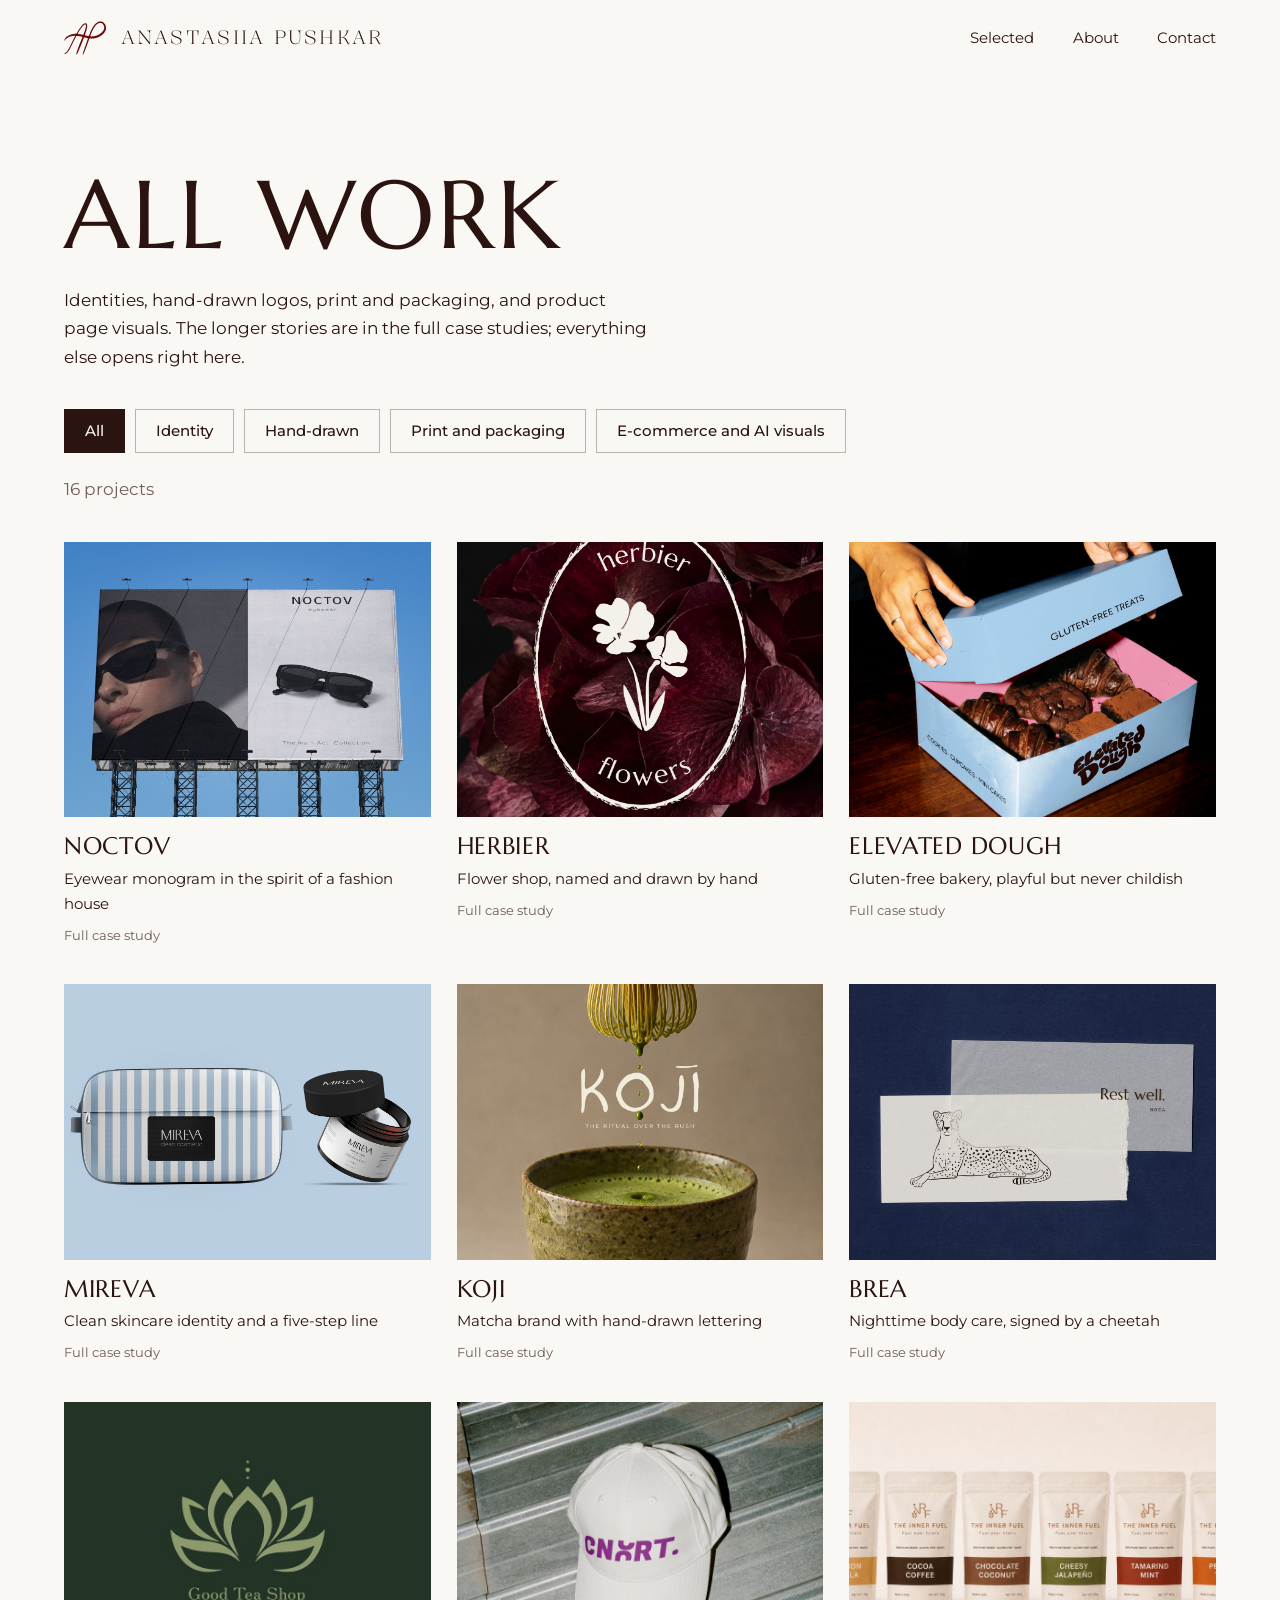
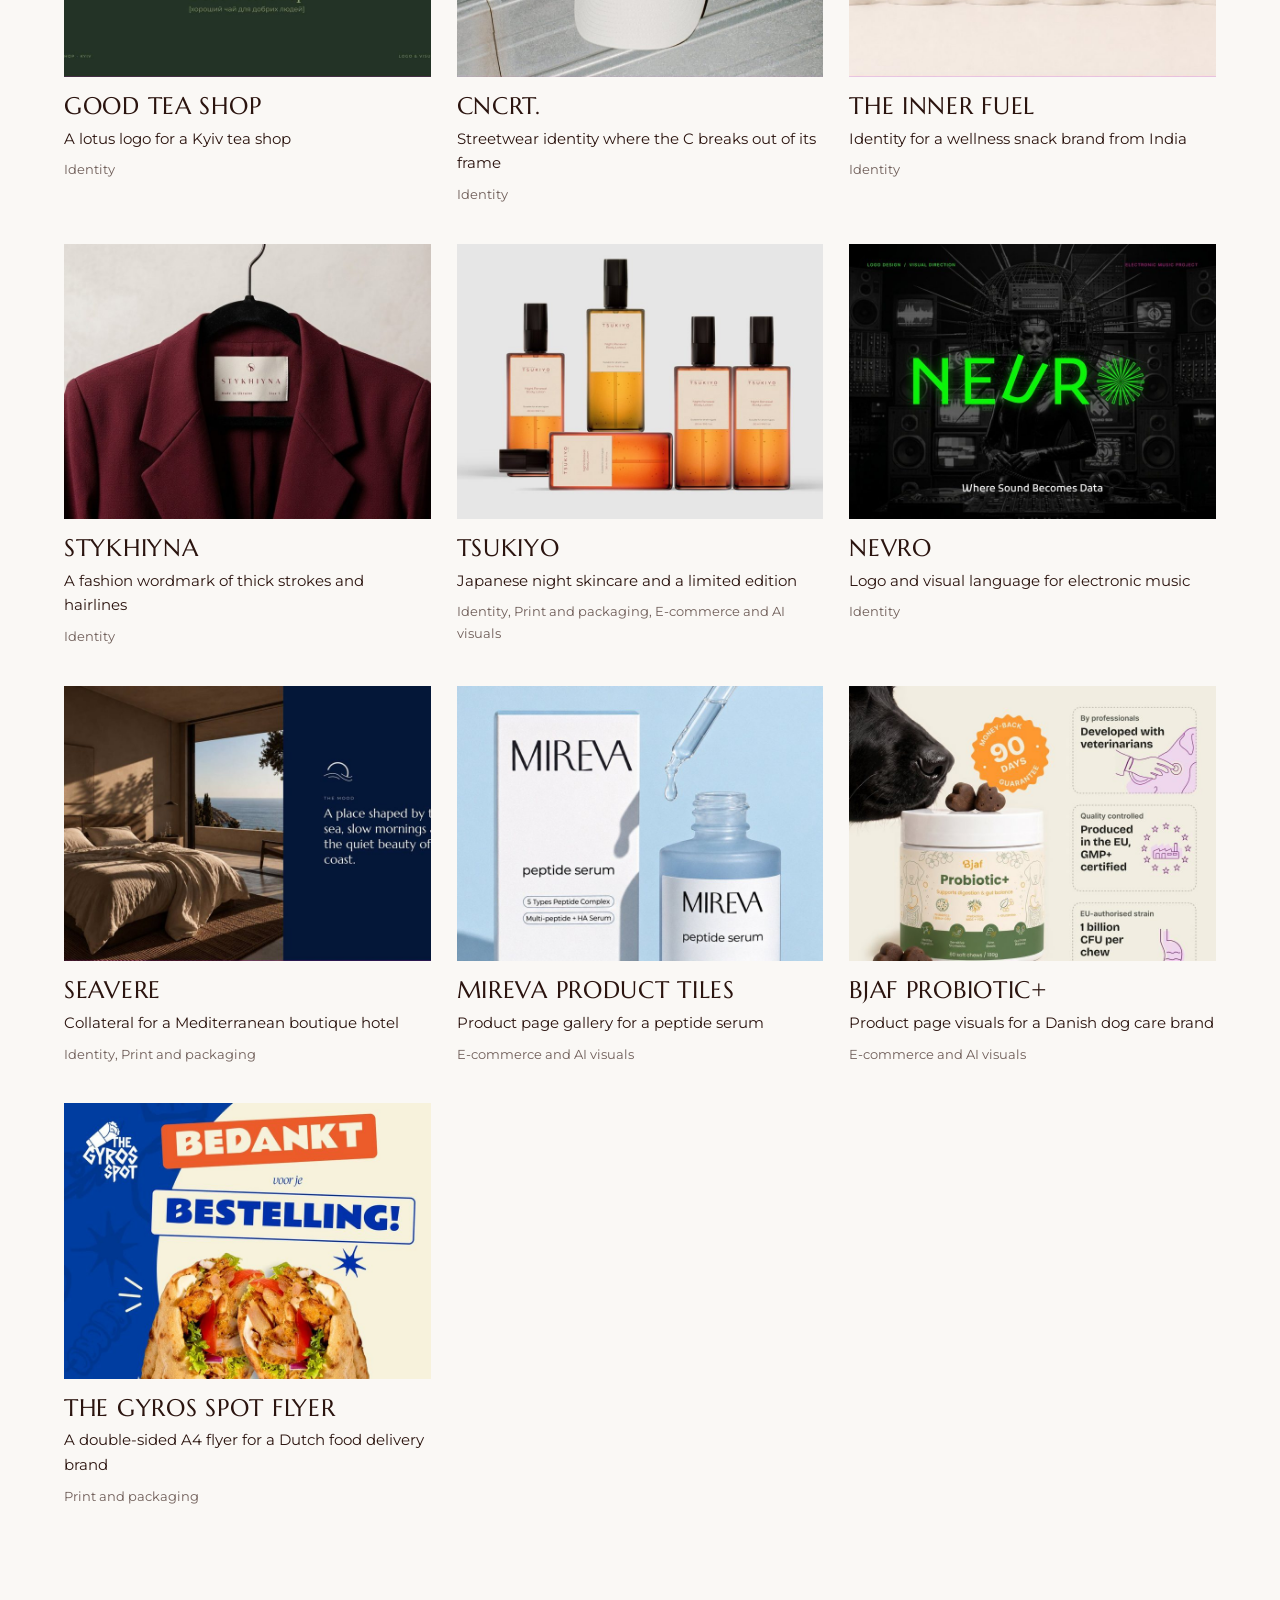
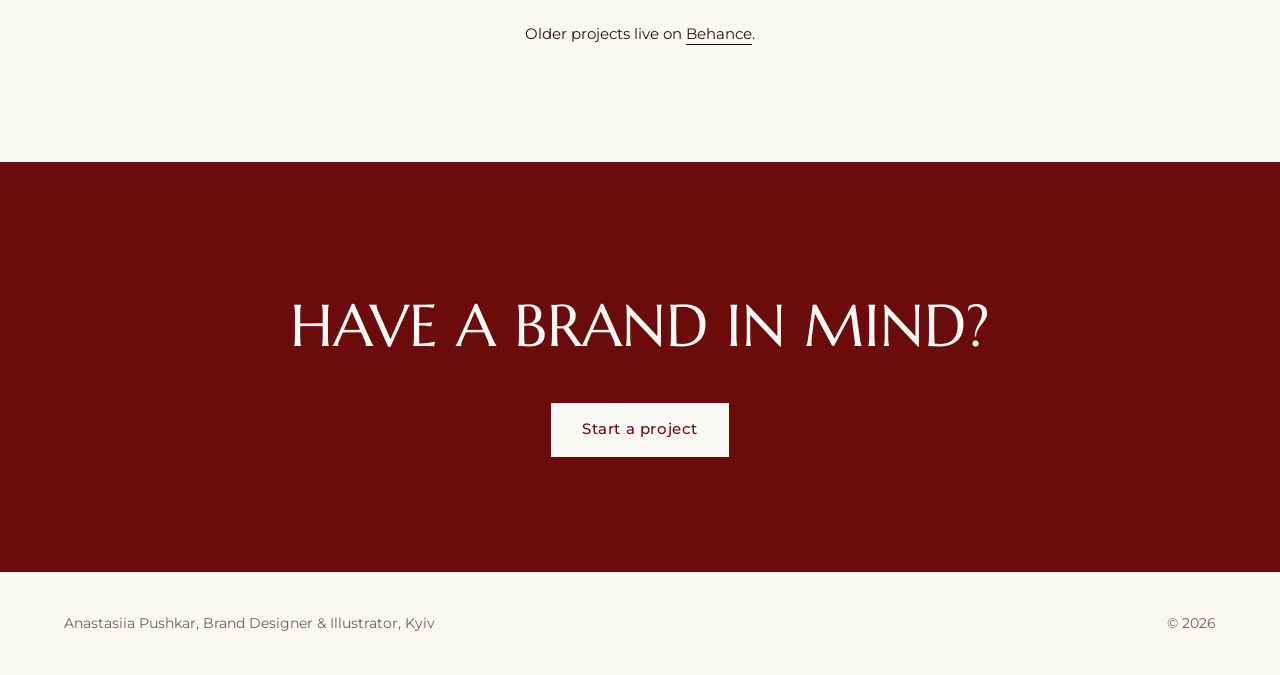
==== all-work.html @ 9fadf8f3 "All work page with filters and project viewer; 10 new projects Co-Authored-By: Claude Opus 5.5 <nore" ====
<!DOCTYPE html>
<html lang="en">
<head>
<meta charset="utf-8">
<meta name="viewport" content="width=device-width, initial-scale=1">
<title>All work · Anastasiia Pushkar</title>
<meta name="description" content="All projects by Anastasiia Pushkar: brand identities, hand-drawn logos, print and packaging, product page visuals.">
<link rel="icon" type="image/svg+xml" href="img/ap-monogram.svg">
<link rel="preconnect" href="https://fonts.googleapis.com">
<link rel="preconnect" href="https://fonts.gstatic.com" crossorigin>
<link href="https://fonts.googleapis.com/css2?family=Kalnia:wght@300;400&family=Marcellus&family=Montserrat:wght@400;500&display=swap" rel="stylesheet">
<style>
:root{--paper:#FAF8F5;--ink:#2B140F;--ink-soft:#6F5E59;--burgundy:#6B0B0C;--fog:#A9B9CB;--fog-soft:#E4EAF0;--pad:clamp(20px,5vw,80px);--max:1440px}
*{box-sizing:border-box;margin:0;padding:0}
body{background:var(--paper);color:var(--ink);font-family:"Montserrat",sans-serif;font-size:17px;line-height:1.65;-webkit-font-smoothing:antialiased}
img{display:block;width:100%;height:auto}
a{color:inherit;text-decoration:none}
button{font:inherit;color:inherit;background:none;border:0;cursor:pointer}
:focus-visible{outline:2px solid var(--burgundy);outline-offset:4px}
.wrap{max-width:var(--max);margin:0 auto;padding:0 var(--pad)}
header{position:sticky;top:0;z-index:10;background:rgba(250,248,245,.92);backdrop-filter:blur(8px)}
nav{display:flex;align-items:center;justify-content:space-between;height:76px}
.logo{display:inline-flex;align-items:center;gap:14px;font-family:"Kalnia",serif;font-weight:300;font-size:19px;letter-spacing:.12em;text-transform:uppercase}
.mark{height:34px;width:auto;color:var(--burgundy);flex:none}
.links{display:flex;gap:clamp(18px,3vw,44px);list-style:none;font-size:15px}
.links a:hover{color:var(--burgundy)}
.intro{padding-top:clamp(48px,7vw,110px);padding-bottom:clamp(28px,3vw,44px)}
.intro h1{font-family:"Marcellus",serif;font-weight:400;text-transform:uppercase;letter-spacing:.03em;line-height:1.02;font-size:clamp(48px,7.5vw,116px)}
.intro p{font-size:clamp(17px,1.35vw,20px);max-width:34em;margin-top:22px}
.filters{display:flex;flex-wrap:wrap;gap:10px;margin-top:clamp(28px,3vw,44px)}
.fl{height:44px;padding:0 20px;border:1px solid rgba(43,20,15,.3);font-size:15px;font-weight:500;transition:background .2s,color .2s,border-color .2s}
.fl:hover{border-color:var(--ink)}
.fl[aria-pressed="true"]{background:var(--ink);color:var(--paper);border-color:var(--ink)}
.count{font-size:14px;color:var(--ink-soft);margin-top:14px}
.grid{list-style:none;display:grid;grid-template-columns:repeat(3,1fr);gap:clamp(28px,3vw,48px) clamp(16px,2vw,32px);padding-bottom:clamp(80px,9vw,140px)}
.card[hidden]{display:none}
.card figure{aspect-ratio:4/3;overflow:hidden;background:var(--fog-soft)}
.card figure img{height:100%;object-fit:cover;transition:transform .6s ease}
.card a:hover figure img{transform:scale(1.03)}
.card .meta{margin-top:16px}
.card h2{font-family:"Marcellus",serif;font-weight:400;font-size:24px;text-transform:uppercase;letter-spacing:.03em;line-height:1.15}
.card p{font-size:15px;margin-top:6px}
.card .kind{display:block;font-size:13px;color:var(--ink-soft);margin-top:8px}
.card a:hover h2{color:var(--burgundy)}
.behance{text-align:center;padding-bottom:clamp(80px,9vw,140px);font-size:15px}
.behance a{text-decoration:underline;text-underline-offset:5px}
.cta{background:var(--burgundy);color:var(--paper);text-align:center;padding:clamp(70px,9vw,130px) var(--pad)}
.cta h2{font-family:"Marcellus",serif;font-weight:400;text-transform:uppercase;font-size:clamp(34px,4.6vw,68px);margin-bottom:28px}
.btn{display:inline-flex;align-items:center;height:54px;padding:0 30px;font-size:15px;font-weight:500;letter-spacing:.04em;background:var(--paper);color:var(--burgundy);border:1px solid var(--paper);transition:background .3s,color .3s}
.btn:hover{background:transparent;color:var(--paper)}
footer{padding:40px 0;font-size:14px;color:var(--ink-soft)}
.foot{display:flex;justify-content:space-between;flex-wrap:wrap;gap:16px}
/* project viewer */
dialog{border:0;padding:0;width:100%;max-width:100%;height:100%;max-height:100%;background:var(--paper);color:var(--ink)}
dialog::backdrop{background:rgba(43,20,15,.4)}
.v-bar{position:sticky;top:0;z-index:2;background:rgba(250,248,245,.94);backdrop-filter:blur(8px)}
.v-bar .wrap{display:flex;align-items:center;justify-content:space-between;height:68px;gap:16px}
.v-bar .crumb{font-size:14px;color:var(--ink-soft);white-space:nowrap;overflow:hidden;text-overflow:ellipsis}
.v-nav{display:flex;gap:6px;align-items:center}
.v-nav button{height:40px;padding:0 14px;font-size:14px;text-decoration:underline;text-underline-offset:5px}
.v-nav button:hover{color:var(--burgundy)}
.v-nav .close{border:1px solid var(--ink);text-decoration:none;padding:0 18px}
.v-head{display:grid;grid-template-columns:1.1fr .9fr;gap:clamp(28px,5vw,90px);padding-top:clamp(36px,5vw,72px);padding-bottom:clamp(36px,4vw,60px)}
.v-head h2{font-family:"Marcellus",serif;font-weight:400;text-transform:uppercase;letter-spacing:.03em;line-height:1.02;font-size:clamp(40px,6vw,88px)}
.v-head .line{font-size:clamp(18px,1.5vw,22px);margin-top:16px;max-width:26em}
.v-head dl{display:grid;gap:14px;margin-bottom:22px}
.v-head dt{font-size:13px;color:var(--ink-soft)}
.v-head dd{font-size:16px}
.v-idea{display:grid;grid-template-columns:.8fr 1.2fr;gap:clamp(24px,4vw,64px);align-items:center;background:var(--fog-soft);padding:clamp(28px,4vw,64px);margin-bottom:clamp(16px,2vw,32px)}
.v-idea h3{font-family:"Marcellus",serif;font-weight:400;font-size:clamp(26px,2.6vw,38px);text-transform:uppercase;letter-spacing:.04em;margin-bottom:14px}
.v-idea p{font-family:"Marcellus",serif;font-size:clamp(19px,1.6vw,24px);line-height:1.4;color:var(--burgundy)}
.v-gal{display:grid;grid-template-columns:1fr 1fr;gap:clamp(16px,2vw,32px);padding-bottom:clamp(60px,7vw,110px)}
.v-gal figure.full{grid-column:1/-1}
.v-gal figcaption{font-size:14px;color:var(--ink-soft);margin-top:10px}
.v-next{display:block;text-align:center;padding-bottom:clamp(70px,8vw,120px)}
.v-next small{font-size:14px;color:var(--ink-soft)}
.v-next strong{display:block;font-family:"Marcellus",serif;font-weight:400;text-transform:uppercase;font-size:clamp(36px,5.5vw,84px);line-height:1.05;margin-top:8px}
.v-next:hover strong{color:var(--burgundy)}
@media (max-width:980px){.grid{grid-template-columns:1fr 1fr}.v-head,.v-idea{grid-template-columns:1fr}}
@media (max-width:620px){.grid{grid-template-columns:1fr}.v-gal{grid-template-columns:1fr}.logo span{display:none}.links{gap:16px}.v-nav .prev,.v-nav .nxt{display:none}}
@media (prefers-reduced-motion:reduce){*{transition:none!important}}
</style>
</head>
<body>
<header><nav class="wrap" aria-label="Main"><a class="logo" href="index.html" aria-label="Anastasiia Pushkar, home"><svg class="mark" viewBox="24 19 367 293" aria-hidden="true"><path fill="currentColor" d="M335.50 22.97C334.90 23.03 333.50 23.13 332.51 23.26C331.52 23.39 330.54 23.56 329.56 23.76C328.58 23.97 327.61 24.21 326.64 24.48C325.68 24.75 324.73 25.05 323.78 25.38C322.84 25.70 321.90 26.05 320.97 26.42C320.04 26.79 319.12 27.19 318.22 27.61C317.31 28.03 316.41 28.47 315.52 28.93C314.63 29.39 313.75 29.86 312.88 30.36C312.01 30.85 311.15 31.36 310.30 31.88C309.45 32.41 308.61 32.95 307.78 33.51C306.95 34.07 306.13 34.64 305.32 35.23C304.51 35.81 303.71 36.41 302.92 37.02C302.13 37.63 301.34 38.25 300.57 38.89C299.80 39.52 299.03 40.17 298.28 40.82C297.52 41.48 296.78 42.15 296.05 42.83C295.31 43.51 294.59 44.20 293.88 44.90C293.16 45.60 292.45 46.30 291.75 47.02C291.05 47.73 290.35 48.45 289.67 49.18C288.99 49.91 288.32 50.65 287.65 51.40C286.99 52.15 286.34 52.90 285.69 53.67C285.04 54.43 284.40 55.20 283.77 55.98C283.14 56.75 282.52 57.54 281.91 58.32C281.29 59.11 280.69 59.91 280.09 60.72C279.50 61.52 278.91 62.33 278.33 63.14C277.75 63.95 277.17 64.77 276.61 65.60C276.04 66.42 275.48 67.25 274.93 68.08C274.38 68.92 273.84 69.76 273.30 70.60C272.76 71.45 272.23 72.29 271.71 73.15C271.19 74.00 270.67 74.85 270.16 75.71C269.64 76.57 269.13 77.43 268.63 78.30C268.13 79.16 267.64 80.03 267.15 80.90C266.66 81.77 266.17 82.65 265.69 83.53C265.21 84.40 264.74 85.28 264.27 86.17C263.80 87.05 263.34 87.94 262.88 88.83C262.42 89.72 261.98 90.61 261.53 91.51C261.08 92.40 260.63 93.29 260.19 94.19C259.75 95.09 259.31 95.99 258.88 96.89C258.45 97.79 258.03 98.70 257.60 99.60C257.18 100.51 256.75 101.41 256.33 102.32C255.92 103.23 255.50 104.14 255.09 105.05C254.68 105.96 254.27 106.88 253.87 107.79C253.47 108.71 253.07 109.63 252.67 110.54C252.28 111.46 251.88 112.38 251.49 113.30C251.10 114.22 250.71 115.14 250.32 116.06C249.94 116.99 249.55 117.91 249.17 118.83C248.79 119.76 248.40 120.68 248.02 121.61C247.64 122.53 247.27 123.46 246.90 124.39C246.52 125.31 246.15 126.24 245.78 127.17C245.40 128.10 245.04 129.03 244.67 129.96C244.30 130.89 243.94 131.82 243.57 132.75C243.21 133.68 242.85 134.62 242.49 135.55C242.13 136.48 241.77 137.42 241.42 138.35C241.06 139.28 240.71 140.22 240.35 141.15C239.99 142.09 239.68 143.04 239.26 143.95C238.84 144.85 238.48 145.85 237.85 146.59C237.22 147.32 236.37 148.04 235.48 148.35C234.59 148.66 233.49 148.52 232.51 148.45C231.52 148.38 230.54 148.11 229.55 147.93C228.57 147.75 227.59 147.54 226.61 147.35C225.63 147.15 224.65 146.95 223.67 146.74C222.69 146.54 221.71 146.33 220.74 146.11C219.76 145.90 218.78 145.68 217.81 145.46C216.83 145.24 215.86 145.01 214.89 144.79C213.91 144.56 212.94 144.33 211.97 144.10C210.99 143.86 210.01 143.68 209.05 143.38C208.10 143.09 206.99 142.91 206.25 142.34C205.51 141.77 204.81 140.86 204.59 139.97C204.37 139.08 204.72 137.98 204.93 137.01C205.14 136.04 205.54 135.11 205.86 134.16C206.17 133.21 206.51 132.27 206.83 131.32C207.15 130.38 207.48 129.43 207.80 128.48C208.12 127.53 208.43 126.58 208.75 125.64C209.06 124.69 209.38 123.74 209.69 122.79C210.01 121.84 210.33 120.89 210.64 119.94C210.96 118.99 211.27 118.04 211.58 117.09C211.88 116.14 212.18 115.19 212.48 114.23C212.78 113.28 213.08 112.32 213.37 111.37C213.67 110.41 213.96 109.46 214.25 108.50C214.54 107.54 214.83 106.59 215.12 105.63C215.40 104.67 215.68 103.71 215.96 102.75C216.24 101.79 216.51 100.83 216.78 99.86C217.05 98.90 217.32 97.94 217.59 96.97C217.85 96.01 218.11 95.04 218.36 94.08C218.62 93.11 218.87 92.14 219.11 91.17C219.36 90.20 219.59 89.23 219.82 88.26C220.06 87.28 220.29 86.31 220.51 85.34C220.74 84.36 220.95 83.38 221.16 82.41C221.37 81.43 221.58 80.45 221.77 79.47C221.96 78.49 222.14 77.50 222.32 76.52C222.49 75.53 222.66 74.55 222.81 73.56C222.97 72.57 223.10 71.58 223.23 70.59C223.35 69.60 223.46 68.60 223.57 67.61C223.68 66.62 223.79 65.62 223.87 64.62C223.95 63.63 224.03 62.63 224.05 61.63C224.08 60.63 224.06 59.63 224.01 58.63C223.96 57.63 223.86 56.64 223.74 55.64C223.62 54.65 223.48 53.66 223.28 52.68C223.09 51.70 222.87 50.72 222.58 49.77C222.28 48.81 221.94 47.87 221.51 46.96C221.09 46.06 220.61 45.17 220.05 44.35C219.48 43.53 218.85 42.73 218.15 42.03C217.45 41.33 216.66 40.67 215.82 40.15C214.99 39.62 214.06 39.17 213.12 38.87C212.18 38.57 211.17 38.42 210.17 38.33C209.18 38.24 208.17 38.26 207.18 38.34C206.18 38.42 205.19 38.58 204.22 38.81C203.25 39.05 202.30 39.38 201.37 39.75C200.44 40.12 199.54 40.55 198.65 41.01C197.77 41.48 196.90 41.98 196.05 42.51C195.21 43.04 194.38 43.61 193.57 44.19C192.76 44.77 191.96 45.38 191.18 46.01C190.40 46.63 189.63 47.27 188.87 47.92C188.11 48.57 187.37 49.24 186.63 49.91C185.89 50.59 185.17 51.28 184.45 51.98C183.73 52.67 183.03 53.38 182.33 54.10C181.64 54.82 180.95 55.55 180.27 56.28C179.59 57.01 178.91 57.75 178.25 58.49C177.58 59.24 176.92 59.99 176.27 60.75C175.61 61.51 174.97 62.27 174.33 63.04C173.68 63.80 173.05 64.57 172.42 65.35C171.79 66.12 171.16 66.91 170.54 67.69C169.92 68.47 169.30 69.26 168.69 70.05C168.07 70.84 167.47 71.63 166.86 72.43C166.26 73.23 165.66 74.03 165.07 74.84C164.47 75.64 163.89 76.45 163.30 77.26C162.71 78.07 162.13 78.88 161.55 79.69C160.97 80.51 160.39 81.32 159.82 82.14C159.24 82.96 158.67 83.78 158.10 84.61C157.53 85.43 156.97 86.25 156.40 87.08C155.84 87.90 155.28 88.73 154.72 89.56C154.16 90.39 153.60 91.22 153.05 92.05C152.50 92.89 151.94 93.72 151.40 94.56C150.85 95.39 150.31 96.24 149.77 97.08C149.23 97.92 148.69 98.76 148.16 99.61C147.62 100.45 147.08 101.29 146.55 102.14C146.01 102.98 145.48 103.83 144.96 104.68C144.43 105.53 143.91 106.38 143.38 107.24C142.86 108.09 142.34 108.94 141.82 109.80C141.30 110.65 140.79 111.51 140.27 112.36C139.75 113.22 139.24 114.08 138.72 114.94C138.21 115.79 137.70 116.65 137.19 117.52C136.68 118.38 136.18 119.24 135.67 120.10C135.17 120.96 134.67 121.83 134.16 122.70C133.65 123.56 133.19 124.45 132.61 125.26C132.04 126.07 131.46 126.94 130.71 127.57C129.96 128.20 129.04 128.71 128.11 129.03C127.19 129.34 126.15 129.38 125.15 129.46C124.16 129.53 123.15 129.49 122.15 129.50C121.15 129.52 120.15 129.52 119.15 129.54C118.15 129.57 117.16 129.61 116.16 129.65C115.16 129.69 114.16 129.73 113.16 129.78C112.16 129.83 111.16 129.89 110.17 129.97C109.17 130.06 108.17 130.16 107.18 130.28C106.19 130.40 105.20 130.53 104.21 130.67C103.22 130.81 102.23 130.96 101.24 131.11C100.25 131.27 99.27 131.44 98.28 131.62C97.30 131.81 96.32 132.00 95.34 132.21C94.36 132.42 93.39 132.65 92.42 132.89C91.45 133.14 90.48 133.40 89.52 133.67C88.56 133.95 87.61 134.24 86.65 134.55C85.70 134.85 84.75 135.17 83.81 135.51C82.87 135.84 81.93 136.19 81.00 136.55C80.07 136.92 79.14 137.29 78.22 137.68C77.30 138.06 76.38 138.46 75.46 138.86C74.55 139.26 73.64 139.68 72.73 140.10C71.82 140.51 70.91 140.94 70.01 141.37C69.11 141.80 68.21 142.24 67.32 142.69C66.43 143.14 65.54 143.60 64.65 144.06C63.77 144.53 62.89 145.00 62.01 145.48C61.13 145.96 60.26 146.45 59.39 146.94C58.52 147.44 57.66 147.95 56.80 148.46C55.95 148.98 55.10 149.51 54.26 150.05C53.42 150.59 52.58 151.14 51.75 151.70C50.93 152.27 50.10 152.84 49.29 153.42C48.48 154.00 47.68 154.60 46.89 155.21C46.09 155.82 45.31 156.44 44.54 157.08C43.77 157.72 43.01 158.37 42.26 159.04C41.52 159.70 40.79 160.39 40.08 161.09C39.36 161.79 38.66 162.50 37.97 163.22C37.28 163.95 36.61 164.69 35.95 165.45C35.30 166.21 34.67 166.98 34.07 167.78C33.47 168.58 32.89 169.39 32.35 170.23C31.81 171.08 31.29 171.94 30.84 172.82C30.38 173.71 29.96 174.63 29.61 175.56C29.26 176.50 28.96 177.46 28.74 178.43C28.53 179.40 28.40 180.40 28.32 181.40C28.25 182.39 28.23 183.40 28.31 184.40C28.38 185.39 28.38 186.49 28.75 187.36C29.13 188.22 29.96 189.56 30.55 189.56C31.13 189.56 31.83 188.21 32.24 187.35C32.64 186.50 32.66 185.39 32.97 184.45C33.29 183.50 33.65 182.56 34.12 181.68C34.58 180.80 35.15 179.97 35.75 179.17C36.35 178.37 37.02 177.62 37.70 176.89C38.38 176.16 39.10 175.46 39.84 174.78C40.57 174.10 41.33 173.45 42.10 172.82C42.87 172.18 43.67 171.57 44.47 170.97C45.27 170.38 46.08 169.79 46.91 169.22C47.73 168.65 48.56 168.10 49.39 167.55C50.23 167.00 51.08 166.46 51.92 165.93C52.77 165.41 53.63 164.89 54.49 164.37C55.34 163.86 56.21 163.36 57.08 162.86C57.94 162.37 58.82 161.88 59.70 161.40C60.57 160.92 61.45 160.44 62.34 159.97C63.22 159.51 64.11 159.05 65.00 158.60C65.89 158.15 66.79 157.70 67.69 157.27C68.59 156.84 69.50 156.41 70.41 155.99C71.32 155.58 72.23 155.18 73.15 154.79C74.07 154.39 75.00 154.01 75.93 153.64C76.85 153.27 77.79 152.91 78.73 152.57C79.67 152.23 80.61 151.90 81.56 151.59C82.51 151.28 83.47 150.99 84.44 150.73C85.40 150.46 86.37 150.21 87.34 149.98C88.31 149.75 89.29 149.54 90.27 149.34C91.25 149.14 92.24 148.97 93.22 148.80C94.21 148.63 95.20 148.48 96.19 148.33C97.17 148.19 98.17 148.05 99.16 147.93C100.15 147.81 101.15 147.72 102.14 147.63C103.14 147.54 104.14 147.46 105.13 147.38C106.13 147.31 107.13 147.23 108.12 147.16C109.12 147.10 110.12 147.03 111.12 146.98C112.12 146.94 113.12 146.86 114.12 146.89C115.11 146.92 116.32 146.75 117.10 147.16C117.87 147.57 118.65 148.50 118.77 149.34C118.89 150.17 118.21 151.25 117.82 152.17C117.44 153.08 116.91 153.94 116.45 154.83C115.99 155.72 115.52 156.60 115.06 157.49C114.59 158.37 114.13 159.26 113.67 160.15C113.20 161.03 112.75 161.92 112.29 162.81C111.83 163.70 111.37 164.59 110.91 165.48C110.46 166.37 110.00 167.26 109.54 168.15C109.09 169.04 108.63 169.93 108.18 170.82C107.73 171.72 107.29 172.61 106.84 173.50C106.39 174.40 105.94 175.29 105.49 176.18C105.04 177.07 104.58 177.96 104.13 178.86C103.68 179.75 103.25 180.65 102.80 181.55C102.36 182.45 101.92 183.34 101.47 184.24C101.03 185.13 100.58 186.03 100.13 186.92C99.69 187.82 99.24 188.71 98.79 189.61C98.35 190.50 97.91 191.40 97.47 192.30C97.03 193.19 96.59 194.09 96.15 194.99C95.72 195.89 95.28 196.79 94.84 197.69C94.40 198.59 93.96 199.49 93.52 200.39C93.09 201.29 92.65 202.18 92.21 203.08C91.77 203.98 91.33 204.88 90.89 205.78C90.45 206.67 90.00 207.57 89.56 208.47C89.12 209.37 88.69 210.27 88.25 211.16C87.81 212.06 87.37 212.96 86.93 213.86C86.49 214.76 86.06 215.66 85.62 216.56C85.18 217.46 84.74 218.35 84.30 219.25C83.86 220.15 83.43 221.05 82.98 221.95C82.54 222.85 82.10 223.74 81.65 224.64C81.21 225.53 80.77 226.43 80.33 227.33C79.89 228.23 79.45 229.12 79.00 230.02C78.55 230.91 78.08 231.80 77.63 232.69C77.18 233.58 76.73 234.48 76.28 235.37C75.84 236.26 75.39 237.16 74.94 238.05C74.49 238.94 74.03 239.83 73.57 240.72C73.11 241.61 72.65 242.50 72.19 243.38C71.73 244.27 71.26 245.16 70.80 246.04C70.33 246.93 69.87 247.81 69.40 248.69C68.93 249.58 68.46 250.46 67.98 251.34C67.51 252.22 67.03 253.10 66.55 253.97C66.07 254.85 65.58 255.73 65.09 256.60C64.61 257.47 64.11 258.34 63.62 259.21C63.12 260.08 62.62 260.94 62.12 261.81C61.61 262.67 61.11 263.53 60.60 264.39C60.09 265.25 59.57 266.11 59.05 266.96C58.53 267.82 58.00 268.66 57.46 269.51C56.92 270.35 56.38 271.19 55.84 272.03C55.29 272.87 54.74 273.70 54.17 274.53C53.61 275.35 53.04 276.18 52.46 276.99C51.88 277.81 51.29 278.61 50.69 279.41C50.09 280.21 49.48 281.01 48.86 281.79C48.24 282.57 47.60 283.34 46.95 284.11C46.31 284.87 45.65 285.62 44.97 286.35C44.29 287.09 43.60 287.81 42.88 288.51C42.17 289.21 41.44 289.89 40.67 290.54C39.91 291.19 39.13 291.82 38.31 292.39C37.49 292.96 36.64 293.49 35.77 293.97C34.89 294.45 33.94 294.79 33.06 295.25C32.18 295.72 31.24 296.15 30.49 296.79C29.73 297.42 28.99 298.20 28.55 299.06C28.10 299.91 27.60 301.11 27.83 301.90C28.05 302.70 29.07 303.49 29.91 303.84C30.75 304.19 31.90 304.08 32.89 304.00C33.87 303.93 34.86 303.66 35.82 303.38C36.77 303.09 37.71 302.73 38.62 302.32C39.53 301.91 40.42 301.45 41.29 300.94C42.15 300.44 42.98 299.88 43.80 299.30C44.61 298.72 45.39 298.10 46.16 297.46C46.93 296.82 47.68 296.15 48.41 295.47C49.14 294.79 49.85 294.08 50.54 293.36C51.24 292.65 51.92 291.91 52.58 291.16C53.25 290.42 53.90 289.66 54.54 288.89C55.19 288.13 55.82 287.35 56.44 286.57C57.06 285.78 57.66 284.98 58.26 284.18C58.86 283.38 59.44 282.57 60.02 281.75C60.60 280.94 61.17 280.12 61.74 279.29C62.30 278.47 62.86 277.64 63.42 276.81C63.97 275.98 64.52 275.14 65.06 274.30C65.61 273.46 66.14 272.62 66.67 271.77C67.19 270.92 67.71 270.06 68.23 269.20C68.74 268.35 69.25 267.49 69.76 266.63C70.27 265.77 70.78 264.90 71.28 264.04C71.79 263.18 72.29 262.31 72.78 261.44C73.28 260.57 73.77 259.70 74.26 258.83C74.74 257.96 75.23 257.08 75.70 256.20C76.18 255.32 76.66 254.44 77.13 253.56C77.61 252.68 78.08 251.80 78.56 250.92C79.03 250.04 79.50 249.16 79.97 248.28C80.44 247.39 80.89 246.50 81.36 245.62C81.82 244.73 82.27 243.84 82.73 242.95C83.19 242.06 83.66 241.18 84.11 240.29C84.57 239.40 85.02 238.50 85.47 237.61C85.92 236.72 86.37 235.82 86.82 234.93C87.27 234.04 87.73 233.15 88.19 232.26C88.64 231.37 89.10 230.48 89.54 229.59C89.99 228.69 90.42 227.79 90.86 226.89C91.30 225.99 91.74 225.09 92.18 224.20C92.63 223.30 93.08 222.41 93.52 221.51C93.97 220.62 94.42 219.72 94.86 218.83C95.30 217.93 95.74 217.03 96.18 216.13C96.62 215.24 97.06 214.34 97.50 213.44C97.94 212.54 98.38 211.64 98.82 210.74C99.26 209.85 99.69 208.95 100.13 208.05C100.57 207.15 101.00 206.25 101.44 205.35C101.88 204.45 102.32 203.55 102.77 202.66C103.21 201.76 103.66 200.87 104.11 199.97C104.55 199.08 104.99 198.18 105.43 197.28C105.87 196.38 106.31 195.48 106.75 194.59C107.19 193.69 107.63 192.79 108.07 191.90C108.52 191.00 108.95 190.10 109.39 189.20C109.83 188.30 110.27 187.40 110.72 186.51C111.16 185.61 111.61 184.72 112.06 183.82C112.50 182.93 112.95 182.04 113.40 181.14C113.85 180.25 114.29 179.35 114.74 178.46C115.19 177.56 115.63 176.67 116.08 175.78C116.53 174.88 116.99 173.99 117.44 173.10C117.90 172.21 118.36 171.32 118.82 170.43C119.27 169.54 119.73 168.66 120.19 167.77C120.65 166.88 121.10 165.99 121.56 165.10C122.02 164.21 122.48 163.32 122.94 162.43C123.40 161.55 123.86 160.66 124.32 159.77C124.78 158.88 125.24 158.00 125.71 157.11C126.17 156.23 126.64 155.34 127.11 154.46C127.58 153.58 128.02 152.67 128.55 151.83C129.08 150.98 129.57 150.04 130.28 149.39C131.00 148.73 131.91 148.17 132.83 147.89C133.76 147.61 134.82 147.69 135.82 147.69C136.81 147.69 137.81 147.81 138.81 147.90C139.81 147.99 140.80 148.12 141.79 148.23C142.78 148.35 143.78 148.47 144.77 148.59C145.76 148.72 146.75 148.84 147.75 148.98C148.74 149.11 149.73 149.26 150.71 149.41C151.70 149.56 152.69 149.72 153.68 149.88C154.66 150.04 155.65 150.20 156.64 150.37C157.62 150.55 158.61 150.72 159.59 150.90C160.57 151.08 161.56 151.27 162.54 151.46C163.52 151.65 164.50 151.85 165.48 152.05C166.46 152.25 167.44 152.46 168.41 152.67C169.39 152.88 170.37 153.09 171.35 153.30C172.32 153.52 173.30 153.74 174.27 153.96C175.25 154.19 176.23 154.38 177.19 154.65C178.15 154.93 179.23 155.10 180.03 155.62C180.82 156.14 181.69 156.94 181.96 157.79C182.23 158.64 181.88 159.77 181.65 160.73C181.41 161.69 180.94 162.60 180.57 163.53C180.21 164.46 179.82 165.38 179.45 166.31C179.08 167.24 178.71 168.17 178.34 169.10C177.96 170.03 177.59 170.95 177.21 171.88C176.84 172.81 176.46 173.73 176.09 174.66C175.71 175.59 175.33 176.51 174.95 177.44C174.57 178.36 174.20 179.29 173.82 180.22C173.44 181.14 173.07 182.07 172.69 183.00C172.32 183.92 171.94 184.85 171.56 185.77C171.18 186.70 170.80 187.63 170.43 188.55C170.05 189.48 169.67 190.40 169.29 191.33C168.91 192.25 168.54 193.18 168.16 194.11C167.78 195.03 167.41 195.96 167.03 196.89C166.66 197.81 166.28 198.74 165.91 199.67C165.53 200.59 165.15 201.52 164.78 202.45C164.40 203.37 164.03 204.30 163.66 205.23C163.28 206.16 162.90 207.08 162.53 208.01C162.16 208.94 161.79 209.87 161.42 210.80C161.05 211.73 160.68 212.66 160.31 213.59C159.94 214.52 159.57 215.44 159.20 216.37C158.83 217.30 158.46 218.23 158.09 219.16C157.72 220.09 157.34 221.01 156.98 221.94C156.61 222.87 156.24 223.80 155.87 224.73C155.51 225.66 155.14 226.60 154.78 227.53C154.41 228.46 154.05 229.39 153.69 230.32C153.33 231.26 152.97 232.19 152.62 233.12C152.26 234.06 151.90 234.99 151.55 235.93C151.19 236.86 150.84 237.80 150.48 238.73C150.13 239.67 149.78 240.60 149.43 241.54C149.08 242.48 148.73 243.42 148.39 244.35C148.04 245.29 147.70 246.23 147.36 247.17C147.02 248.11 146.68 249.05 146.34 249.99C146.00 250.94 145.66 251.88 145.32 252.82C144.98 253.76 144.65 254.70 144.31 255.64C143.97 256.58 143.64 257.52 143.30 258.47C142.96 259.41 142.62 260.35 142.29 261.29C141.95 262.23 141.61 263.17 141.27 264.11C140.93 265.05 140.59 265.99 140.26 266.93C139.92 267.88 139.58 268.82 139.25 269.76C138.91 270.70 138.58 271.65 138.26 272.59C137.93 273.54 137.60 274.48 137.28 275.43C136.96 276.38 136.64 277.32 136.33 278.27C136.01 279.22 135.70 280.17 135.40 281.13C135.09 282.08 134.80 283.03 134.51 283.99C134.23 284.95 133.95 285.91 133.69 286.88C133.42 287.84 133.17 288.81 132.92 289.78C132.68 290.75 132.44 291.72 132.22 292.69C132.00 293.67 131.78 294.65 131.59 295.63C131.40 296.61 131.23 297.59 131.07 298.58C130.92 299.57 130.77 300.56 130.67 301.55C130.57 302.55 130.40 303.56 130.47 304.55C130.55 305.53 130.58 306.85 131.12 307.44C131.66 308.03 132.94 308.36 133.70 308.10C134.47 307.84 135.12 306.69 135.69 305.89C136.27 305.09 136.69 304.16 137.17 303.28C137.65 302.40 138.11 301.51 138.57 300.63C139.03 299.74 139.48 298.84 139.92 297.95C140.37 297.05 140.80 296.15 141.23 295.25C141.67 294.35 142.10 293.45 142.52 292.54C142.95 291.64 143.37 290.73 143.78 289.82C144.20 288.91 144.60 288.00 145.01 287.08C145.41 286.17 145.80 285.25 146.20 284.33C146.59 283.41 146.99 282.49 147.38 281.57C147.77 280.65 148.16 279.73 148.54 278.80C148.93 277.88 149.31 276.96 149.69 276.03C150.08 275.11 150.46 274.19 150.84 273.26C151.22 272.34 151.60 271.41 151.99 270.49C152.37 269.57 152.76 268.64 153.15 267.72C153.53 266.80 153.92 265.88 154.31 264.96C154.70 264.04 155.10 263.12 155.49 262.20C155.89 261.28 156.28 260.36 156.68 259.45C157.08 258.53 157.48 257.61 157.88 256.70C158.28 255.78 158.68 254.86 159.08 253.95C159.48 253.03 159.88 252.11 160.28 251.20C160.68 250.28 161.08 249.36 161.48 248.45C161.88 247.53 162.28 246.61 162.67 245.70C163.07 244.78 163.46 243.86 163.85 242.94C164.24 242.02 164.64 241.10 165.03 240.18C165.42 239.25 165.81 238.33 166.19 237.41C166.58 236.49 166.96 235.57 167.34 234.64C167.73 233.72 168.11 232.79 168.49 231.87C168.87 230.94 169.25 230.02 169.63 229.09C170.01 228.17 170.39 227.24 170.76 226.32C171.14 225.39 171.51 224.46 171.89 223.54C172.27 222.61 172.64 221.68 173.02 220.76C173.39 219.83 173.76 218.90 174.14 217.97C174.51 217.04 174.88 216.12 175.25 215.19C175.62 214.26 175.99 213.33 176.36 212.40C176.73 211.47 177.10 210.54 177.46 209.61C177.83 208.68 178.20 207.75 178.57 206.82C178.94 205.89 179.31 204.96 179.67 204.03C180.04 203.10 180.40 202.17 180.77 201.24C181.13 200.31 181.49 199.37 181.86 198.44C182.22 197.51 182.58 196.58 182.95 195.65C183.31 194.72 183.67 193.78 184.03 192.85C184.40 191.92 184.76 190.99 185.12 190.06C185.48 189.12 185.84 188.19 186.20 187.26C186.56 186.32 186.92 185.39 187.28 184.46C187.64 183.52 187.99 182.59 188.35 181.66C188.71 180.72 189.07 179.79 189.43 178.86C189.79 177.92 190.14 176.99 190.50 176.05C190.85 175.12 191.21 174.18 191.56 173.25C191.92 172.31 192.27 171.38 192.62 170.44C192.98 169.51 193.32 168.57 193.68 167.63C194.03 166.70 194.34 165.74 194.75 164.83C195.16 163.92 195.49 162.88 196.13 162.18C196.78 161.48 197.71 160.87 198.62 160.64C199.53 160.40 200.62 160.63 201.60 160.77C202.59 160.90 203.55 161.20 204.53 161.43C205.50 161.66 206.47 161.90 207.44 162.14C208.41 162.38 209.39 162.61 210.36 162.85C211.33 163.08 212.30 163.31 213.28 163.54C214.25 163.77 215.23 163.99 216.20 164.21C217.18 164.43 218.15 164.64 219.13 164.85C220.11 165.07 221.09 165.27 222.07 165.48C223.04 165.68 224.04 165.82 225.00 166.10C225.96 166.37 227.08 166.54 227.81 167.11C228.55 167.68 229.22 168.62 229.41 169.52C229.59 170.41 229.16 171.49 228.92 172.45C228.68 173.42 228.28 174.35 227.95 175.29C227.62 176.24 227.28 177.18 226.96 178.12C226.63 179.07 226.30 180.01 225.97 180.96C225.64 181.90 225.31 182.84 224.98 183.79C224.65 184.73 224.32 185.68 224.00 186.62C223.67 187.57 223.34 188.51 223.01 189.46C222.69 190.40 222.36 191.35 222.03 192.29C221.70 193.24 221.38 194.18 221.05 195.13C220.72 196.07 220.40 197.02 220.07 197.96C219.75 198.91 219.42 199.85 219.10 200.80C218.77 201.74 218.44 202.69 218.12 203.64C217.79 204.58 217.47 205.53 217.14 206.47C216.82 207.42 216.50 208.37 216.17 209.31C215.85 210.26 215.53 211.20 215.20 212.15C214.88 213.10 214.56 214.04 214.24 214.99C213.91 215.94 213.59 216.88 213.26 217.83C212.94 218.77 212.61 219.72 212.29 220.67C211.96 221.61 211.64 222.56 211.31 223.50C210.99 224.45 210.66 225.39 210.34 226.34C210.01 227.28 209.69 228.23 209.36 229.18C209.04 230.12 208.72 231.07 208.39 232.02C208.07 232.96 207.75 233.91 207.42 234.85C207.10 235.80 206.77 236.75 206.45 237.69C206.12 238.64 205.79 239.58 205.47 240.53C205.14 241.47 204.82 242.42 204.49 243.36C204.16 244.31 203.83 245.25 203.51 246.20C203.18 247.14 202.86 248.09 202.53 249.04C202.21 249.98 201.89 250.93 201.57 251.88C201.25 252.82 200.92 253.77 200.59 254.71C200.26 255.66 199.93 256.60 199.60 257.54C199.27 258.49 198.95 259.43 198.62 260.38C198.30 261.33 197.98 262.27 197.65 263.22C197.33 264.17 197.01 265.11 196.68 266.06C196.36 267.00 196.03 267.95 195.71 268.89C195.38 269.84 195.05 270.78 194.73 271.73C194.41 272.68 194.09 273.62 193.77 274.57C193.45 275.52 193.14 276.47 192.82 277.42C192.50 278.37 192.17 279.31 191.85 280.26C191.53 281.21 191.21 282.15 190.90 283.10C190.59 284.05 190.28 285.01 189.98 285.96C189.68 286.91 189.37 287.86 189.07 288.82C188.78 289.77 188.48 290.73 188.19 291.69C187.90 292.64 187.61 293.60 187.34 294.56C187.07 295.52 186.79 296.49 186.55 297.46C186.31 298.43 186.05 299.40 185.88 300.38C185.70 301.36 185.49 302.36 185.48 303.35C185.47 304.34 185.38 305.61 185.84 306.30C186.30 307.00 187.48 307.64 188.26 307.52C189.03 307.39 189.86 306.33 190.47 305.57C191.08 304.81 191.46 303.84 191.92 302.95C192.37 302.06 192.77 301.14 193.19 300.23C193.60 299.32 194.01 298.40 194.41 297.49C194.81 296.57 195.21 295.65 195.61 294.74C196.00 293.82 196.41 292.90 196.80 291.99C197.20 291.07 197.60 290.15 197.99 289.23C198.38 288.31 198.77 287.39 199.16 286.47C199.55 285.55 199.94 284.63 200.32 283.70C200.71 282.78 201.10 281.86 201.48 280.94C201.87 280.01 202.25 279.09 202.63 278.17C203.01 277.24 203.39 276.32 203.77 275.39C204.15 274.47 204.53 273.54 204.91 272.62C205.29 271.69 205.67 270.77 206.05 269.84C206.43 268.91 206.80 267.99 207.17 267.06C207.55 266.13 207.91 265.20 208.28 264.27C208.65 263.34 209.02 262.41 209.39 261.48C209.75 260.55 210.12 259.62 210.49 258.69C210.85 257.76 211.22 256.83 211.58 255.90C211.94 254.96 212.30 254.03 212.66 253.10C213.02 252.17 213.39 251.23 213.75 250.30C214.11 249.37 214.47 248.44 214.82 247.50C215.18 246.57 215.53 245.63 215.89 244.70C216.24 243.76 216.60 242.83 216.95 241.89C217.30 240.95 217.65 240.02 218.00 239.08C218.35 238.14 218.70 237.21 219.04 236.27C219.39 235.33 219.74 234.39 220.09 233.45C220.43 232.52 220.78 231.58 221.12 230.64C221.47 229.70 221.81 228.76 222.15 227.82C222.50 226.88 222.84 225.94 223.18 225.00C223.52 224.06 223.86 223.12 224.20 222.18C224.54 221.24 224.88 220.30 225.22 219.36C225.56 218.42 225.89 217.48 226.23 216.54C226.56 215.59 226.90 214.65 227.23 213.71C227.57 212.77 227.90 211.82 228.24 210.88C228.57 209.94 228.91 209.00 229.24 208.05C229.57 207.11 229.91 206.17 230.24 205.23C230.58 204.28 230.91 203.34 231.25 202.40C231.58 201.46 231.91 200.51 232.24 199.57C232.57 198.62 232.89 197.68 233.22 196.73C233.55 195.79 233.89 194.85 234.22 193.90C234.55 192.96 234.88 192.02 235.21 191.07C235.54 190.13 235.87 189.19 236.20 188.24C236.54 187.30 236.87 186.36 237.20 185.41C237.53 184.47 237.86 183.52 238.19 182.58C238.52 181.64 238.85 180.69 239.18 179.75C239.51 178.80 239.83 177.86 240.17 176.92C240.50 175.97 240.79 175.01 241.19 174.09C241.58 173.18 241.92 172.15 242.55 171.43C243.18 170.72 244.08 170.09 244.99 169.79C245.89 169.49 246.98 169.61 247.97 169.62C248.97 169.62 249.97 169.75 250.97 169.82C251.96 169.89 252.96 169.98 253.96 170.06C254.95 170.13 255.95 170.20 256.95 170.26C257.95 170.32 258.95 170.36 259.95 170.39C260.95 170.43 261.95 170.47 262.94 170.47C263.94 170.48 264.94 170.45 265.94 170.42C266.94 170.40 267.94 170.35 268.94 170.30C269.94 170.25 270.94 170.18 271.94 170.11C272.93 170.04 273.93 169.96 274.93 169.87C275.92 169.79 276.92 169.70 277.91 169.60C278.91 169.50 279.90 169.40 280.90 169.27C281.89 169.15 282.88 169.00 283.87 168.85C284.86 168.71 285.84 168.55 286.83 168.39C287.82 168.22 288.80 168.04 289.78 167.86C290.77 167.67 291.75 167.48 292.72 167.27C293.70 167.07 294.68 166.86 295.66 166.63C296.63 166.41 297.60 166.17 298.57 165.93C299.54 165.69 300.51 165.44 301.48 165.17C302.44 164.91 303.40 164.64 304.36 164.35C305.32 164.07 306.28 163.78 307.23 163.47C308.18 163.17 309.13 162.86 310.08 162.53C311.02 162.21 311.96 161.87 312.90 161.52C313.84 161.18 314.77 160.82 315.71 160.45C316.64 160.09 317.56 159.71 318.49 159.33C319.41 158.94 320.33 158.54 321.24 158.14C322.15 157.73 323.06 157.31 323.97 156.89C324.87 156.46 325.77 156.02 326.66 155.57C327.56 155.12 328.45 154.67 329.33 154.21C330.22 153.74 331.10 153.27 331.98 152.79C332.85 152.30 333.72 151.81 334.58 151.30C335.45 150.80 336.30 150.28 337.15 149.75C338.01 149.23 338.85 148.70 339.69 148.16C340.53 147.62 341.37 147.07 342.20 146.50C343.02 145.94 343.85 145.37 344.66 144.79C345.48 144.22 346.29 143.63 347.09 143.03C347.89 142.44 348.69 141.83 349.48 141.22C350.27 140.60 351.05 139.98 351.82 139.35C352.60 138.71 353.36 138.07 354.12 137.42C354.88 136.77 355.63 136.10 356.37 135.44C357.12 134.77 357.85 134.09 358.58 133.41C359.31 132.72 360.03 132.03 360.74 131.32C361.45 130.62 362.14 129.90 362.83 129.17C363.52 128.45 364.20 127.71 364.87 126.97C365.54 126.23 366.20 125.48 366.85 124.72C367.50 123.96 368.14 123.19 368.76 122.41C369.39 121.63 370.00 120.84 370.61 120.04C371.21 119.24 371.80 118.43 372.37 117.62C372.95 116.80 373.52 115.98 374.07 115.14C374.62 114.30 375.15 113.46 375.67 112.61C376.19 111.75 376.70 110.89 377.19 110.02C377.68 109.15 378.16 108.27 378.62 107.38C379.08 106.49 379.53 105.60 379.96 104.70C380.38 103.79 380.80 102.88 381.19 101.96C381.58 101.04 381.96 100.11 382.31 99.18C382.66 98.24 383.00 97.30 383.31 96.35C383.63 95.40 383.92 94.44 384.19 93.48C384.47 92.52 384.72 91.55 384.95 90.58C385.18 89.61 385.38 88.63 385.57 87.65C385.75 86.66 385.92 85.68 386.06 84.69C386.21 83.70 386.33 82.70 386.42 81.71C386.51 80.71 386.56 79.71 386.59 78.71C386.62 77.71 386.62 76.71 386.59 75.71C386.56 74.71 386.50 73.71 386.41 72.72C386.31 71.72 386.18 70.73 386.03 69.74C385.88 68.76 385.69 67.77 385.49 66.79C385.29 65.81 385.07 64.84 384.81 63.87C384.56 62.90 384.28 61.94 383.98 60.99C383.68 60.04 383.35 59.09 383.00 58.16C382.65 57.22 382.27 56.29 381.88 55.37C381.48 54.45 381.07 53.54 380.63 52.65C380.19 51.75 379.73 50.86 379.25 49.98C378.77 49.11 378.26 48.24 377.74 47.39C377.22 46.53 376.68 45.69 376.13 44.86C375.57 44.03 374.99 43.21 374.39 42.41C373.80 41.61 373.18 40.82 372.54 40.05C371.91 39.28 371.25 38.52 370.58 37.78C369.91 37.04 369.22 36.32 368.51 35.61C367.80 34.91 367.07 34.22 366.32 33.56C365.57 32.90 364.81 32.25 364.02 31.64C363.23 31.02 362.43 30.42 361.61 29.85C360.79 29.28 359.95 28.74 359.09 28.23C358.23 27.71 357.35 27.23 356.46 26.78C355.57 26.33 354.66 25.91 353.74 25.53C352.81 25.14 351.87 24.79 350.92 24.49C349.97 24.18 349.01 23.91 348.03 23.69C347.06 23.47 346.07 23.30 345.08 23.17C344.09 23.05 343.09 22.98 342.09 22.93C341.09 22.88 340.09 22.88 339.09 22.88C338.09 22.88 336.69 22.92 336.09 22.94C335.49 22.96 336.10 22.92 335.50 22.97ZM205.75 48.32C206.36 48.30 207.82 48.06 208.72 48.34C209.63 48.62 210.54 49.27 211.17 49.99C211.80 50.70 212.19 51.72 212.51 52.65C212.82 53.59 212.94 54.61 213.05 55.60C213.16 56.59 213.17 57.59 213.17 58.59C213.18 59.59 213.14 60.59 213.07 61.59C213.01 62.59 212.91 63.59 212.80 64.58C212.68 65.57 212.53 66.56 212.37 67.55C212.22 68.54 212.05 69.52 211.87 70.50C211.69 71.49 211.49 72.47 211.29 73.45C211.09 74.43 210.88 75.41 210.66 76.38C210.44 77.36 210.22 78.33 209.98 79.30C209.75 80.28 209.51 81.25 209.26 82.22C209.01 83.18 208.76 84.15 208.50 85.12C208.24 86.08 207.98 87.05 207.71 88.01C207.44 88.98 207.17 89.94 206.89 90.90C206.61 91.86 206.33 92.82 206.04 93.78C205.75 94.73 205.46 95.69 205.17 96.65C204.88 97.60 204.58 98.56 204.28 99.51C203.98 100.46 203.67 101.42 203.37 102.37C203.06 103.32 202.74 104.27 202.43 105.22C202.11 106.17 201.80 107.12 201.48 108.06C201.16 109.01 200.84 109.96 200.52 110.91C200.19 111.85 199.86 112.80 199.53 113.74C199.21 114.68 198.87 115.63 198.54 116.57C198.21 117.51 197.87 118.46 197.54 119.40C197.20 120.34 196.86 121.28 196.52 122.22C196.18 123.16 195.84 124.10 195.49 125.04C195.15 125.98 194.80 126.91 194.45 127.85C194.10 128.79 193.76 129.73 193.40 130.66C193.04 131.60 192.73 132.55 192.32 133.46C191.90 134.36 191.54 135.38 190.91 136.10C190.27 136.82 189.39 137.51 188.49 137.77C187.59 138.03 186.50 137.79 185.51 137.66C184.53 137.54 183.56 137.24 182.58 137.02C181.61 136.80 180.63 136.57 179.66 136.36C178.68 136.14 177.70 135.92 176.73 135.71C175.75 135.50 174.77 135.29 173.79 135.08C172.82 134.88 171.84 134.67 170.86 134.48C169.87 134.28 168.89 134.10 167.91 133.91C166.93 133.72 165.94 133.54 164.96 133.36C163.98 133.18 162.99 133.00 162.01 132.83C161.02 132.65 160.04 132.48 159.05 132.32C158.06 132.16 157.08 132.01 156.09 131.87C155.10 131.72 154.11 131.57 153.12 131.43C152.13 131.29 151.14 131.17 150.14 131.04C149.15 130.91 148.14 130.86 147.17 130.66C146.19 130.47 145.01 130.41 144.29 129.87C143.56 129.34 142.90 128.33 142.80 127.46C142.70 126.58 143.30 125.53 143.69 124.62C144.07 123.70 144.64 122.86 145.14 121.99C145.64 121.12 146.15 120.27 146.66 119.41C147.17 118.54 147.68 117.68 148.19 116.83C148.70 115.97 149.22 115.11 149.74 114.25C150.25 113.40 150.78 112.55 151.30 111.69C151.82 110.84 152.35 109.99 152.88 109.14C153.40 108.29 153.93 107.44 154.46 106.59C154.99 105.75 155.52 104.90 156.06 104.06C156.59 103.21 157.13 102.37 157.67 101.53C158.21 100.68 158.75 99.84 159.29 99.00C159.84 98.16 160.38 97.32 160.93 96.49C161.48 95.65 162.04 94.82 162.60 93.99C163.16 93.16 163.72 92.34 164.28 91.51C164.84 90.68 165.41 89.86 165.97 89.03C166.54 88.21 167.10 87.38 167.68 86.56C168.25 85.75 168.83 84.93 169.41 84.12C169.99 83.30 170.58 82.49 171.17 81.69C171.77 80.88 172.37 80.08 172.97 79.28C173.57 78.49 174.17 77.69 174.78 76.90C175.39 76.10 176.00 75.31 176.61 74.52C177.23 73.73 177.85 72.94 178.47 72.17C179.10 71.39 179.74 70.61 180.38 69.85C181.01 69.08 181.66 68.31 182.31 67.55C182.96 66.79 183.62 66.04 184.28 65.29C184.95 64.55 185.62 63.81 186.30 63.07C186.98 62.34 187.68 61.62 188.37 60.90C189.07 60.19 189.78 59.48 190.50 58.78C191.21 58.09 191.93 57.39 192.67 56.72C193.41 56.05 194.16 55.38 194.93 54.74C195.70 54.10 196.47 53.47 197.27 52.87C198.07 52.27 198.88 51.68 199.72 51.14C200.56 50.59 201.41 50.05 202.30 49.61C203.19 49.17 204.50 48.70 205.07 48.48C205.65 48.27 205.14 48.34 205.75 48.32ZM334.50 35.36C335.20 35.33 336.50 35.26 337.50 35.27C338.50 35.28 339.50 35.32 340.49 35.42C341.49 35.52 342.48 35.66 343.46 35.88C344.43 36.10 345.39 36.40 346.33 36.74C347.26 37.08 348.18 37.50 349.07 37.95C349.96 38.40 350.83 38.91 351.66 39.46C352.50 40.00 353.31 40.60 354.09 41.22C354.87 41.84 355.62 42.51 356.35 43.19C357.08 43.88 357.78 44.59 358.45 45.33C359.13 46.06 359.79 46.82 360.41 47.60C361.04 48.38 361.64 49.18 362.22 50.00C362.79 50.82 363.34 51.66 363.86 52.51C364.38 53.36 364.88 54.23 365.34 55.11C365.81 56.00 366.26 56.89 366.68 57.80C367.09 58.71 367.49 59.63 367.85 60.56C368.21 61.50 368.54 62.44 368.83 63.40C369.13 64.35 369.39 65.32 369.62 66.29C369.85 67.26 370.05 68.24 370.21 69.23C370.37 70.22 370.50 71.21 370.58 72.21C370.66 73.20 370.71 74.20 370.71 75.20C370.71 76.20 370.66 77.20 370.58 78.20C370.50 79.19 370.37 80.19 370.22 81.18C370.06 82.16 369.87 83.15 369.66 84.12C369.44 85.10 369.19 86.07 368.92 87.03C368.64 87.99 368.33 88.94 367.99 89.88C367.66 90.82 367.29 91.76 366.90 92.68C366.52 93.60 366.10 94.51 365.67 95.41C365.24 96.31 364.79 97.21 364.32 98.09C363.85 98.97 363.36 99.84 362.85 100.70C362.34 101.56 361.81 102.41 361.26 103.25C360.71 104.09 360.15 104.91 359.57 105.73C358.99 106.54 358.39 107.34 357.78 108.13C357.17 108.93 356.54 109.71 355.90 110.47C355.26 111.24 354.61 112.00 353.95 112.75C353.28 113.50 352.61 114.24 351.92 114.96C351.24 115.69 350.54 116.41 349.83 117.12C349.12 117.82 348.40 118.51 347.67 119.19C346.94 119.88 346.20 120.55 345.45 121.21C344.70 121.88 343.94 122.53 343.18 123.17C342.41 123.82 341.64 124.45 340.86 125.08C340.08 125.70 339.28 126.31 338.49 126.91C337.69 127.52 336.88 128.11 336.07 128.69C335.26 129.27 334.44 129.85 333.61 130.41C332.78 130.97 331.95 131.52 331.10 132.06C330.26 132.60 329.41 133.12 328.56 133.64C327.70 134.16 326.84 134.67 325.97 135.16C325.10 135.66 324.23 136.14 323.35 136.62C322.47 137.10 321.59 137.57 320.70 138.02C319.81 138.48 318.91 138.92 318.01 139.36C317.11 139.79 316.20 140.21 315.29 140.61C314.37 141.02 313.46 141.42 312.53 141.81C311.61 142.19 310.68 142.57 309.75 142.93C308.82 143.29 307.88 143.64 306.94 143.98C306.00 144.32 305.06 144.65 304.11 144.97C303.16 145.28 302.21 145.59 301.25 145.88C300.30 146.18 299.34 146.46 298.38 146.73C297.41 147.00 296.45 147.26 295.48 147.51C294.51 147.76 293.54 148.00 292.56 148.22C291.59 148.45 290.61 148.66 289.63 148.86C288.65 149.07 287.67 149.26 286.69 149.45C285.71 149.63 284.72 149.81 283.74 149.97C282.75 150.13 281.76 150.29 280.77 150.42C279.78 150.56 278.79 150.69 277.80 150.80C276.80 150.91 275.81 151.00 274.81 151.10C273.81 151.19 272.82 151.28 271.82 151.37C270.83 151.45 269.83 151.52 268.83 151.58C267.83 151.64 266.83 151.68 265.83 151.71C264.83 151.74 263.83 151.75 262.83 151.74C261.83 151.74 260.83 151.71 259.83 151.67C258.84 151.63 257.83 151.60 256.84 151.50C255.85 151.40 254.77 151.41 253.87 151.07C252.97 150.73 251.88 150.22 251.44 149.47C251.00 148.71 251.12 147.50 251.24 146.54C251.35 145.58 251.81 144.63 252.14 143.68C252.46 142.74 252.83 141.81 253.19 140.87C253.54 139.93 253.89 139.00 254.25 138.07C254.61 137.13 254.97 136.20 255.33 135.26C255.69 134.33 256.05 133.40 256.41 132.47C256.78 131.54 257.14 130.61 257.51 129.67C257.87 128.74 258.23 127.81 258.60 126.88C258.97 125.95 259.34 125.02 259.72 124.10C260.09 123.17 260.47 122.24 260.85 121.32C261.22 120.39 261.60 119.47 261.99 118.54C262.37 117.62 262.75 116.70 263.14 115.77C263.53 114.85 263.92 113.93 264.32 113.01C264.71 112.10 265.11 111.18 265.52 110.26C265.92 109.35 266.33 108.44 266.74 107.53C267.15 106.61 267.57 105.70 267.98 104.79C268.40 103.88 268.81 102.97 269.23 102.07C269.65 101.16 270.08 100.26 270.51 99.35C270.94 98.45 271.37 97.55 271.81 96.65C272.25 95.75 272.69 94.85 273.14 93.96C273.59 93.07 274.05 92.18 274.51 91.29C274.97 90.41 275.44 89.52 275.91 88.64C276.38 87.76 276.86 86.88 277.34 86.00C277.82 85.13 278.31 84.25 278.81 83.38C279.30 82.52 279.81 81.65 280.31 80.79C280.82 79.93 281.34 79.07 281.86 78.22C282.38 77.37 282.91 76.52 283.45 75.67C283.98 74.83 284.53 73.99 285.08 73.15C285.63 72.32 286.19 71.49 286.76 70.67C287.32 69.85 287.90 69.03 288.49 68.22C289.07 67.41 289.67 66.60 290.27 65.81C290.87 65.01 291.48 64.22 292.10 63.43C292.73 62.65 293.35 61.87 294.00 61.10C294.64 60.34 295.29 59.58 295.95 58.83C296.61 58.08 297.28 57.34 297.97 56.61C298.65 55.88 299.34 55.16 300.05 54.45C300.75 53.74 301.46 53.03 302.19 52.34C302.91 51.66 303.65 50.97 304.39 50.31C305.14 49.64 305.90 48.99 306.67 48.35C307.44 47.72 308.22 47.09 309.02 46.49C309.81 45.88 310.62 45.29 311.44 44.72C312.26 44.14 313.09 43.58 313.93 43.04C314.77 42.50 315.62 41.98 316.49 41.48C317.35 40.97 318.23 40.49 319.11 40.03C320.00 39.58 320.91 39.15 321.82 38.74C322.74 38.34 323.66 37.96 324.60 37.61C325.54 37.26 326.49 36.94 327.44 36.66C328.40 36.38 329.37 36.13 330.35 35.93C331.33 35.73 332.63 35.57 333.32 35.47C334.01 35.38 333.80 35.40 334.50 35.36Z"/></svg><span>Anastasiia Pushkar</span></a>
<ul class="links"><li><a href="index.html#work">Selected</a></li><li><a href="index.html#about">About</a></li><li><a href="index.html#contact">Contact</a></li></ul></nav></header>
<main>
<section class="wrap intro">
<h1>All work</h1>
<p>Identities, hand-drawn logos, print and packaging, and product page visuals. The longer stories are in the full case studies; everything else opens right here.</p>
<div class="filters" role="group" aria-label="Filter projects"><button type="button" class="fl" data-f="all" aria-pressed="true">All</button><button type="button" class="fl" data-f="identity" aria-pressed="false">Identity</button><button type="button" class="fl" data-f="hand" aria-pressed="false">Hand-drawn</button><button type="button" class="fl" data-f="print" aria-pressed="false">Print and packaging</button><button type="button" class="fl" data-f="ai" aria-pressed="false">E-commerce and AI visuals</button></div>
<p class="count" id="count" aria-live="polite"></p>
</section>
<section class="wrap"><ul class="grid" id="grid">
<li class="card" data-tags="identity"><a href="work/noctov.html"><figure><img src="img/noctov.jpg" alt="NOCTOV cover" loading="lazy"></figure><div class="meta"><h2>NOCTOV</h2><p>Eyewear monogram in the spirit of a fashion house</p><span class="kind">Full case study</span></div></a></li>
<li class="card" data-tags="identity hand"><a href="work/herbier.html"><figure><img src="img/herbier.jpg" alt="herbier cover" loading="lazy"></figure><div class="meta"><h2>herbier</h2><p>Flower shop, named and drawn by hand</p><span class="kind">Full case study</span></div></a></li>
<li class="card" data-tags="identity hand"><a href="work/elevated-dough.html"><figure><img src="img/dough.jpg" alt="Elevated Dough cover" loading="lazy"></figure><div class="meta"><h2>Elevated Dough</h2><p>Gluten-free bakery, playful but never childish</p><span class="kind">Full case study</span></div></a></li>
<li class="card" data-tags="identity print"><a href="work/mireva.html"><figure><img src="img/mireva.jpg" alt="MIREVA cover" loading="lazy"></figure><div class="meta"><h2>MIREVA</h2><p>Clean skincare identity and a five-step line</p><span class="kind">Full case study</span></div></a></li>
<li class="card" data-tags="identity hand"><a href="work/koji.html"><figure><img src="img/koji.jpg" alt="KOJI cover" loading="lazy"></figure><div class="meta"><h2>KOJI</h2><p>Matcha brand with hand-drawn lettering</p><span class="kind">Full case study</span></div></a></li>
<li class="card" data-tags="identity hand"><a href="work/brea.html"><figure><img src="img/brea.jpg" alt="BREA cover" loading="lazy"></figure><div class="meta"><h2>BREA</h2><p>Nighttime body care, signed by a cheetah</p><span class="kind">Full case study</span></div></a></li>
<li class="card" data-tags="identity"><a href="#good-tea-shop" data-open="good-tea-shop"><figure><img src="img/archive/thumbs/good-tea.jpg" width="800" height="600" alt="Good Tea Shop cover" loading="lazy"></figure><div class="meta"><h2>Good Tea Shop</h2><p>A lotus logo for a Kyiv tea shop</p><span class="kind">Identity</span></div></a></li>
<li class="card" data-tags="identity"><a href="#cncrt" data-open="cncrt"><figure><img src="img/archive/thumbs/cncrt.jpg" width="800" height="600" alt="CNCRT. cover" loading="lazy"></figure><div class="meta"><h2>CNCRT.</h2><p>Streetwear identity where the C breaks out of its frame</p><span class="kind">Identity</span></div></a></li>
<li class="card" data-tags="identity"><a href="#the-inner-fuel" data-open="the-inner-fuel"><figure><img src="img/archive/thumbs/inner-fuel.jpg" width="800" height="600" alt="The Inner Fuel cover" loading="lazy"></figure><div class="meta"><h2>The Inner Fuel</h2><p>Identity for a wellness snack brand from India</p><span class="kind">Identity</span></div></a></li>
<li class="card" data-tags="identity"><a href="#stykhiyna" data-open="stykhiyna"><figure><img src="img/archive/thumbs/stykhiyna.jpg" width="800" height="600" alt="STYKHIYNA cover" loading="lazy"></figure><div class="meta"><h2>STYKHIYNA</h2><p>A fashion wordmark of thick strokes and hairlines</p><span class="kind">Identity</span></div></a></li>
<li class="card" data-tags="identity print ai"><a href="#tsukiyo" data-open="tsukiyo"><figure><img src="img/archive/thumbs/tsukiyo.jpg" width="800" height="600" alt="TSUKIYO cover" loading="lazy"></figure><div class="meta"><h2>TSUKIYO</h2><p>Japanese night skincare and a limited edition</p><span class="kind">Identity, Print and packaging, E-commerce and AI visuals</span></div></a></li>
<li class="card" data-tags="identity"><a href="#nevro" data-open="nevro"><figure><img src="img/archive/thumbs/nevro.jpg" width="800" height="600" alt="NEVRO cover" loading="lazy"></figure><div class="meta"><h2>NEVRO</h2><p>Logo and visual language for electronic music</p><span class="kind">Identity</span></div></a></li>
<li class="card" data-tags="identity print"><a href="#seavere" data-open="seavere"><figure><img src="img/archive/thumbs/seavere.jpg" width="800" height="600" alt="SEAVERE cover" loading="lazy"></figure><div class="meta"><h2>SEAVERE</h2><p>Collateral for a Mediterranean boutique hotel</p><span class="kind">Identity, Print and packaging</span></div></a></li>
<li class="card" data-tags="ai"><a href="#mireva-tiles" data-open="mireva-tiles"><figure><img src="img/archive/thumbs/mireva-tiles.jpg" width="800" height="600" alt="MIREVA product tiles cover" loading="lazy"></figure><div class="meta"><h2>MIREVA product tiles</h2><p>Product page gallery for a peptide serum</p><span class="kind">E-commerce and AI visuals</span></div></a></li>
<li class="card" data-tags="ai"><a href="#bjaf" data-open="bjaf"><figure><img src="img/archive/thumbs/bjaf.jpg" width="800" height="600" alt="Bjaf Probiotic+ cover" loading="lazy"></figure><div class="meta"><h2>Bjaf Probiotic+</h2><p>Product page visuals for a Danish dog care brand</p><span class="kind">E-commerce and AI visuals</span></div></a></li>
<li class="card" data-tags="print"><a href="#gyros-spot" data-open="gyros-spot"><figure><img src="img/archive/thumbs/gyros.jpg" width="800" height="600" alt="The Gyros Spot flyer cover" loading="lazy"></figure><div class="meta"><h2>The Gyros Spot flyer</h2><p>A double-sided A4 flyer for a Dutch food delivery brand</p><span class="kind">Print and packaging</span></div></a></li>
</ul></section>
<p class="behance wrap">Older projects live on <a href="https://www.behance.net/ec92939a">Behance</a>.</p>
<section class="cta"><h2>Have a brand in mind?</h2><a class="btn" href="index.html#contact">Start a project</a></section>
</main>
<footer><div class="wrap foot"><span>Anastasiia Pushkar, Brand Designer &amp; Illustrator, Kyiv</span><span>© 2026</span></div></footer>

<dialog id="viewer" aria-labelledby="vTitle">
<div class="v-bar"><div class="wrap"><span class="crumb">All work</span><div class="v-nav"><button type="button" class="prev" id="vPrev">Previous</button><button type="button" class="nxt" id="vNext">Next</button><button type="button" class="close" id="vClose">Close</button></div></div></div>
<div class="wrap">
<div class="v-head"><div><h2 id="vTitle"></h2><p class="line" id="vLine"></p></div><div><dl id="vMeta"></dl><p id="vText"></p></div></div>
<div id="vIdea"></div>
<div class="v-gal" id="vGal"></div>
<a class="v-next" href="#" id="vNextBig"><small>Next project</small><strong id="vNextName"></strong></a>
</div>
</dialog>

<script>
(function(){
var DATA={"good-tea-shop": {"name": "Good Tea Shop", "line": "A lotus logo for a Kyiv tea shop", "meta": [["Client", "Tea shop, Kyiv"], ["Services", "Logo, typography, palette, social concepts"]], "text": "The client asked for a lotus. I drew a calm, balanced flower and paired it with a soft serif, so the logo feels at home on kraft pouches, round stickers and social media. The shop uses it every day on its packs and labels.", "idea": null, "imgs": [["img/archive/good-tea/gts-01.jpg", "Primary logo", "f", 1400, 788], ["img/archive/good-tea/gts-04.jpg", "Logo system: primary logo, symbol and wordmark", "f", 1400, 642], ["img/archive/good-tea/gts-03.jpg", "In use on the shop's own pouches", "f", 1400, 788], ["img/archive/good-tea/gts-05.jpg", "Labels and pouches", "f", 1400, 875], ["img/archive/good-tea/gts-06.jpg", "Colour versions", "f", 1400, 802], ["img/archive/good-tea/gts-07.jpg", "Round sticker", "f", 1400, 788], ["img/archive/good-tea/gts-08.jpg", "Typography: Zen Old Mincho and Montserrat", "f", 1400, 788], ["img/archive/good-tea/gts-09.jpg", "Type in use", "f", 1400, 788], ["img/archive/good-tea/gts-10.jpg", "Palette: Tea Leaf, Matcha Sage, Golden Brew", "f", 1400, 788], ["img/archive/good-tea/gts-11.jpg", "Orders packed and sent", "f", 1400, 715], ["img/archive/good-tea/gts-12.jpg", "Social post concepts", "f", 1400, 1161]]}, "cncrt": {"name": "CNCRT.", "line": "Streetwear identity where the C breaks out of its frame", "meta": [["Brand", "Concrete Club, urban streetwear"], ["Services", "Logo, icon, palette, typography, applications"]], "text": "Concrete Club is clothing for the city, built around one line: unfollow the ordinary. The identity needed to feel loud, confident and a little rebellious.", "idea": ["The idea in one letter", "The third C in CNCRT. is flipped: its lower half sits on top. The icon puts that C inside a square and lets it break out of the frame. That is the whole brand in one gesture: no inner limits, no rules.", "img/archive/cncrt/cncrt-02.jpg", 1400, 700], "imgs": [["img/archive/cncrt/cncrt-01.jpg", "Poster", "f", 1400, 770], ["img/archive/cncrt/cncrt-03.jpg", "Cap", "f", 1400, 770], ["img/archive/cncrt/cncrt-04.jpg", "Woven label", "h", 1400, 1402], ["img/archive/cncrt/cncrt-05.jpg", "Neck label", "h", 1400, 1240], ["img/archive/cncrt/cncrt-07.jpg", "Street poster and hang tags", "f", 1400, 770], ["img/archive/cncrt/cncrt-06.jpg", "Business card", "h", 1400, 2098], ["img/archive/cncrt/cncrt-10.jpg", "T-shirt", "h", 1400, 1240], ["img/archive/cncrt/cncrt-08.jpg", "Palette", "f", 1400, 584], ["img/archive/cncrt/cncrt-09.jpg", "Fugaz One and Albert Sans", "f", 1400, 584], ["img/archive/cncrt/cncrt-11.jpg", "Bag", "f", 1400, 1955]]}, "the-inner-fuel": {"name": "The Inner Fuel", "line": "Identity for a wellness snack brand from India", "meta": [["Client", "Wellness snack brand, India"], ["Services", "Logo, visual identity, flavour colours"]], "text": "Nutrient-rich waffle chips made from ancient grains. I designed the IRF monogram with a growing grain, a warm earthy palette, and chose a colour for each of the six flavours so the range reads at a glance.", "idea": null, "imgs": [["img/archive/inner-fuel/if-01.jpg", "The monogram", "f", 1400, 788], ["img/archive/inner-fuel/if-02.jpg", "Palette and flavour colours", "f", 1400, 788], ["img/archive/inner-fuel/if-03.jpg", "The logo and flavour colours across the range", "f", 1400, 788], ["img/archive/inner-fuel/if-05.jpg", "On the shelf", "f", 1400, 788], ["img/archive/inner-fuel/if-04.jpg", "Sticker", "f", 1400, 788], ["img/archive/inner-fuel/if-06.jpg", "Embossed bowl and tote", "f", 1400, 788], ["img/archive/inner-fuel/if-07.jpg", "Delivery truck", "f", 1400, 788], ["img/archive/inner-fuel/if-08.jpg", "Feedback from the client", "f", 1400, 788]]}, "stykhiyna": {"name": "STYKHIYNA", "line": "A fashion wordmark of thick strokes and hairlines", "meta": [["Brand", "Ukrainian clothing brand"], ["Services", "Naming, logo, monogram, applications"]], "text": "A clothing brand I built from the name up: the story, a couture wordmark and an S monogram in a circle. Burgundy and cream, and a lot of air.", "idea": null, "imgs": [["img/archive/stykhiyna/st-01.jpg", "Monogram and wordmark on burgundy and cream", "f", 1400, 729], ["img/archive/stykhiyna/st-02.jpg", "Thick strokes meet hairlines", "f", 1400, 729], ["img/archive/stykhiyna/st-03.jpg", "Garment label", "f", 1400, 850], ["img/archive/stykhiyna/st-04.jpg", "Shopping bags", "f", 1400, 875], ["img/archive/stykhiyna/st-05.jpg", "Website", "f", 1400, 948], ["img/archive/stykhiyna/st-06.jpg", "Showroom", "f", 1400, 782], ["img/archive/stykhiyna/st-07.jpg", "Magazine ad", "f", 1400, 1750]]}, "tsukiyo": {"name": "TSUKIYO", "line": "Japanese night skincare and a limited edition", "meta": [["Brand", "Night skincare inspired by Japan"], ["Services", "Identity, packaging, AI artwork, dielines"]], "text": "An identity for skincare you use at night, inspired by the quiet of Japan after dark. For the limited edition I created a series of night scenes with AI, then built a carton around each one, down to a print-ready dieline.", "idea": null, "imgs": [["img/archive/tsukiyo/ts-01.jpg", "Core line", "f", 1400, 893], ["img/archive/tsukiyo/ts-02.jpg", "Bottle and carton", "f", 1400, 894], ["img/archive/tsukiyo/ts-03.jpg", "Label pattern", "f", 1400, 1301], ["img/archive/tsukiyo/ts-art.jpg", "From AI artwork to packaging", "f", 1600, 900], ["img/archive/tsukiyo/ts-dieline.jpg", "Print-ready dieline with bleed and fold lines", "f", 1600, 901], ["img/archive/tsukiyo/ts-04.jpg", "Cream jar and box", "f", 1400, 1050], ["img/archive/tsukiyo/ts-05.jpg", "Details", "f", 1400, 523], ["img/archive/tsukiyo/ts-06.jpg", "Limited edition set", "f", 1400, 962], ["img/archive/tsukiyo/ts-07.jpg", "Editorial", "f", 1400, 933], ["img/archive/tsukiyo/ts-08.jpg", "Tote bag and city light", "f", 1400, 695]]}, "nevro": {"name": "NEVRO", "line": "Logo and visual language for electronic music", "meta": [["Brand", "Electronic music project"], ["Services", "Logo, custom type, identity, art direction"]], "text": "Where sound becomes data. A custom wordmark with a sound-burst O, a black and signal-green system, and one visual code that works on studio hardware and on apparel.", "idea": null, "imgs": [["img/archive/nevro/nv-01.jpg", "Key visual", "f", 1400, 1050], ["img/archive/nevro/nv-02.jpg", "The logo", "f", 1400, 875], ["img/archive/nevro/nv-03.jpg", "Objective", "f", 1400, 875], ["img/archive/nevro/nv-04.jpg", "Colour", "f", 1400, 875], ["img/archive/nevro/nv-05.jpg", "Kufam and Inter", "f", 1400, 875], ["img/archive/nevro/nv-06.jpg", "Studio hardware", "f", 1400, 875], ["img/archive/nevro/nv-07.jpg", "Apparel", "f", 1400, 875], ["img/archive/nevro/nv-08.jpg", "On screen", "f", 1400, 875]]}, "seavere": {"name": "SEAVERE", "line": "Collateral for a Mediterranean boutique hotel", "meta": [["Brand", "Boutique hotel"], ["Services", "Identity, door hangers, key card and sleeve, directory, spa brochure"]], "text": "A calm coastal identity, and everything a guest holds during a stay: door hangers with print specifications, a key card and sleeve, an in-room directory and a spa brochure.", "idea": null, "imgs": [["img/archive/seavere/sv-01.jpg", "Logo", "f", 1400, 788], ["img/archive/seavere/sv-03.jpg", "The mood", "f", 1400, 788], ["img/archive/seavere/sv-04.jpg", "Logo versions", "f", 1400, 743], ["img/archive/seavere/sv-05.jpg", "Typography", "h", 1400, 788], ["img/archive/seavere/sv-06.jpg", "Palette", "h", 1400, 788], ["img/archive/seavere/sv-doors.jpg", "Door hangers", "h", 1400, 1674], ["img/archive/seavere/sv-spec.jpg", "Print specifications: bleed, safe area, die-cut", "h", 1264, 1900], ["img/archive/seavere/sv-key.jpg", "Key card and key sleeve", "f", 1400, 1698], ["img/archive/seavere/sv-dir.jpg", "Hotel directory, covers", "f", 1400, 1215], ["img/archive/seavere/sv-dir1.jpg", "Directory, welcome spread", "h", 1400, 953], ["img/archive/seavere/sv-dir2.jpg", "Directory, the hotel", "h", 1400, 952], ["img/archive/seavere/sv-spa.jpg", "Spa brochure, covers", "f", 1400, 1411], ["img/archive/seavere/sv-spa2.jpg", "Spa brochure, inside", "f", 1400, 1186]]}, "mireva-tiles": {"name": "MIREVA product tiles", "line": "Product page gallery for a peptide serum", "meta": [["Brand", "MIREVA, clean skincare"], ["Services", "AI imagery, retouching, product page tiles"]], "text": "Four gallery tiles for a product page: hero, benefit, what's inside, how to use. I generated the imagery with AI from my own prompts in one consistent style, corrected colour in Photoshop and laid out the text in Figma.", "idea": null, "imgs": [["img/archive/mireva-tiles/mt-01.jpg", "Hero", "h", 801, 801], ["img/archive/mireva-tiles/mt-02.jpg", "Benefit", "h", 801, 801], ["img/archive/mireva-tiles/mt-03.jpg", "What's inside", "h", 801, 801], ["img/archive/mireva-tiles/mt-04.jpg", "How to use", "h", 801, 801]]}, "bjaf": {"name": "Bjaf Probiotic+", "line": "Product page visuals for a Danish dog care brand", "meta": [["Client", "Bjaf, dog care brand, Denmark"], ["Services", "AI packshots, Photoshop, Shopify product tiles"]], "text": "The task was to put the real Probiotic+ label onto the real tub with AI, without bending the label or inventing details, and then design tiles for the Shopify product page. I generated the packshot, matched the brand's cream background in Photoshop, and built tiles that explain the product in a few seconds.", "idea": null, "imgs": [["img/archive/bjaf/bj-01.jpg", "AI packshot on white", "h", 801, 801], ["img/archive/bjaf/bj-02.jpg", "On the brand's cream background", "h", 801, 801], ["img/archive/bjaf/bj-03.jpg", "Tile: benefits", "h", 801, 801], ["img/archive/bjaf/bj-04.jpg", "Tile: symptoms", "h", 801, 801], ["img/archive/bjaf/bj-05.jpg", "Tile: everyday moments", "h", 801, 801], ["img/archive/bjaf/bj-06.jpg", "Tile: the EU-authorised strain", "h", 801, 801], ["img/archive/bjaf/bj-07.jpg", "Same tile with certification stamps", "h", 801, 801]]}, "gyros-spot": {"name": "The Gyros Spot flyer", "line": "A double-sided A4 flyer for a Dutch food delivery brand", "meta": [["Client", "The Gyros Spot, Netherlands"], ["Services", "Print flyer within an existing brand book"]], "text": "A thank-you flyer that goes into every delivery bag: a promo with a discount code on the front, the menu on the back. All copy in Dutch, built within the brand's existing book and delivered print-ready with bleed and safe zones.", "idea": null, "imgs": [["img/archive/gyros/gy-01.jpg", "Front", "h", 1100, 1547], ["img/archive/gyros/gy-02.jpg", "Back", "h", 1100, 1547]]}};
var ORDER=Object.keys(DATA);
var grid=document.getElementById('grid'),cards=[].slice.call(grid.children),count=document.getElementById('count');
var fbtns=[].slice.call(document.querySelectorAll('.fl'));
function filter(f){var n=0;cards.forEach(function(c){var on=f==='all'||c.dataset.tags.split(' ').indexOf(f)>-1;c.hidden=!on;if(on)n++});fbtns.forEach(function(b){b.setAttribute('aria-pressed',b.dataset.f===f?'true':'false')});count.textContent=n+(n===1?' project':' projects');}
fbtns.forEach(function(b){b.addEventListener('click',function(){filter(b.dataset.f)})});
filter('all');
var dlg=document.getElementById('viewer'),cur=null,lastFocus=null;
function el(t,c,txt){var e=document.createElement(t);if(c)e.className=c;if(txt!=null)e.textContent=txt;return e}
function img(src,alt,w,h){var i=document.createElement('img');i.src=src;i.alt=alt;i.width=w;i.height=h;i.loading='lazy';i.decoding='async';return i}
function open(slug,push){var d=DATA[slug];if(!d)return;cur=slug;
 document.getElementById('vTitle').textContent=d.name;document.getElementById('vLine').textContent=d.line;document.getElementById('vText').textContent=d.text;
 var m=document.getElementById('vMeta');m.innerHTML='';d.meta.forEach(function(x){var w=el('div');w.appendChild(el('dt','',x[0]));w.appendChild(el('dd','',x[1]));m.appendChild(w)});
 var id=document.getElementById('vIdea');id.innerHTML='';if(d.idea){var b=el('div','v-idea');var t=el('div');t.appendChild(el('h3','',d.idea[0]));t.appendChild(el('p','',d.idea[1]));b.appendChild(img(d.idea[2],d.name+': '+d.idea[0],d.idea[3],d.idea[4]));b.appendChild(t);id.appendChild(b)}
 var g=document.getElementById('vGal');g.innerHTML='';d.imgs.forEach(function(x,i){var f=el('figure',x[2]==='f'?'full':'half');var im=img(x[0],d.name+': '+x[1],x[3],x[4]);if(i<2)im.loading='eager';f.appendChild(im);f.appendChild(el('figcaption','',x[1]));g.appendChild(f)});
 var nx=ORDER[(ORDER.indexOf(slug)+1)%ORDER.length];document.getElementById('vNextName').textContent=DATA[nx].name;document.getElementById('vNextBig').href='#'+nx;
 if(!dlg.open){lastFocus=document.activeElement;dlg.showModal();document.body.style.overflow='hidden'}
 dlg.scrollTop=0;document.getElementById('vClose').focus({preventScroll:true});
 if(push!==false)history.replaceState(null,'','#'+slug);}
function close(){if(dlg.open)dlg.close()}
dlg.addEventListener('close',function(){document.body.style.overflow='';history.replaceState(null,'',location.pathname+location.search);if(lastFocus)lastFocus.focus({preventScroll:true})});
function step(k){var i=ORDER.indexOf(cur);open(ORDER[(i+k+ORDER.length)%ORDER.length])}
document.getElementById('vClose').onclick=close;document.getElementById('vPrev').onclick=function(){step(-1)};document.getElementById('vNext').onclick=function(){step(1)};
document.getElementById('vNextBig').onclick=function(e){e.preventDefault();step(1)};
grid.addEventListener('click',function(e){var a=e.target.closest('[data-open]');if(!a)return;e.preventDefault();open(a.dataset.open)});
dlg.addEventListener('keydown',function(e){if(e.key==='ArrowRight')step(1);if(e.key==='ArrowLeft')step(-1)});
var h=location.hash.slice(1);if(DATA[h])open(h,false);
})();
</script>
</body>
</html>
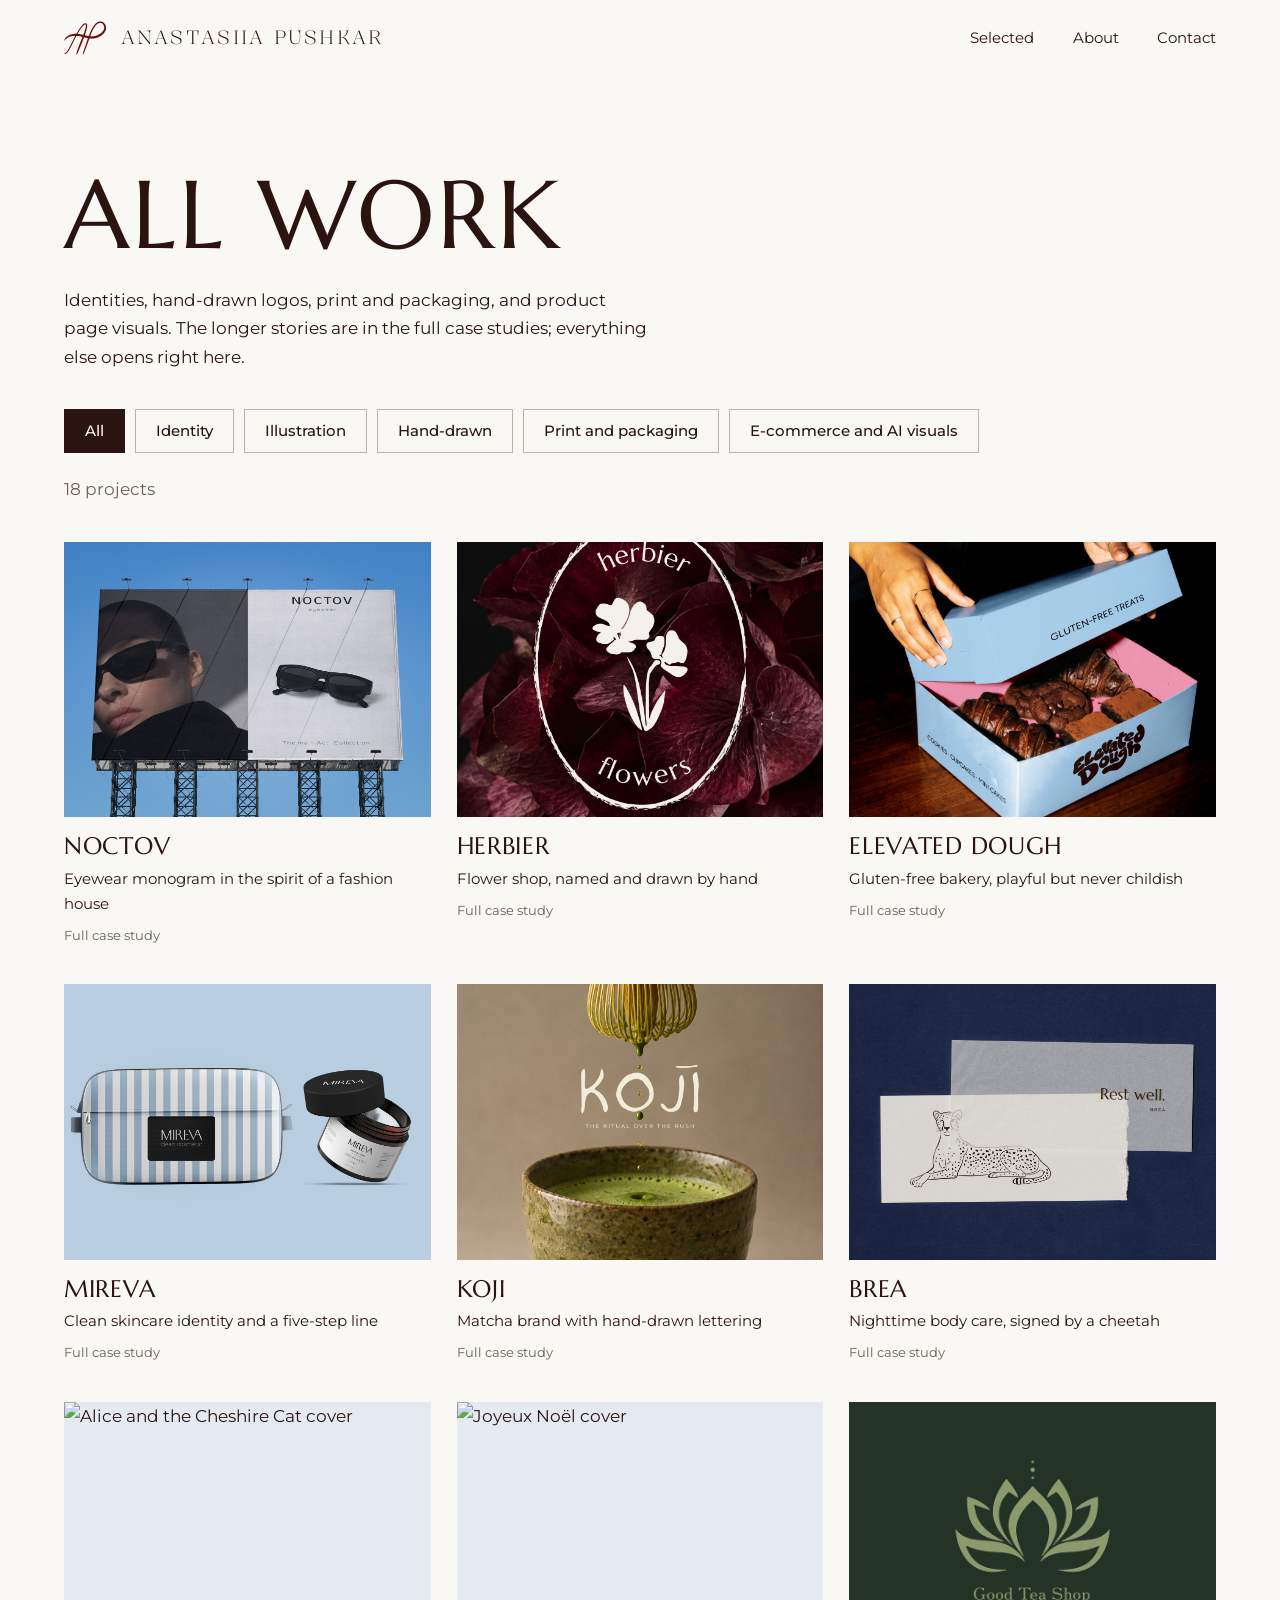
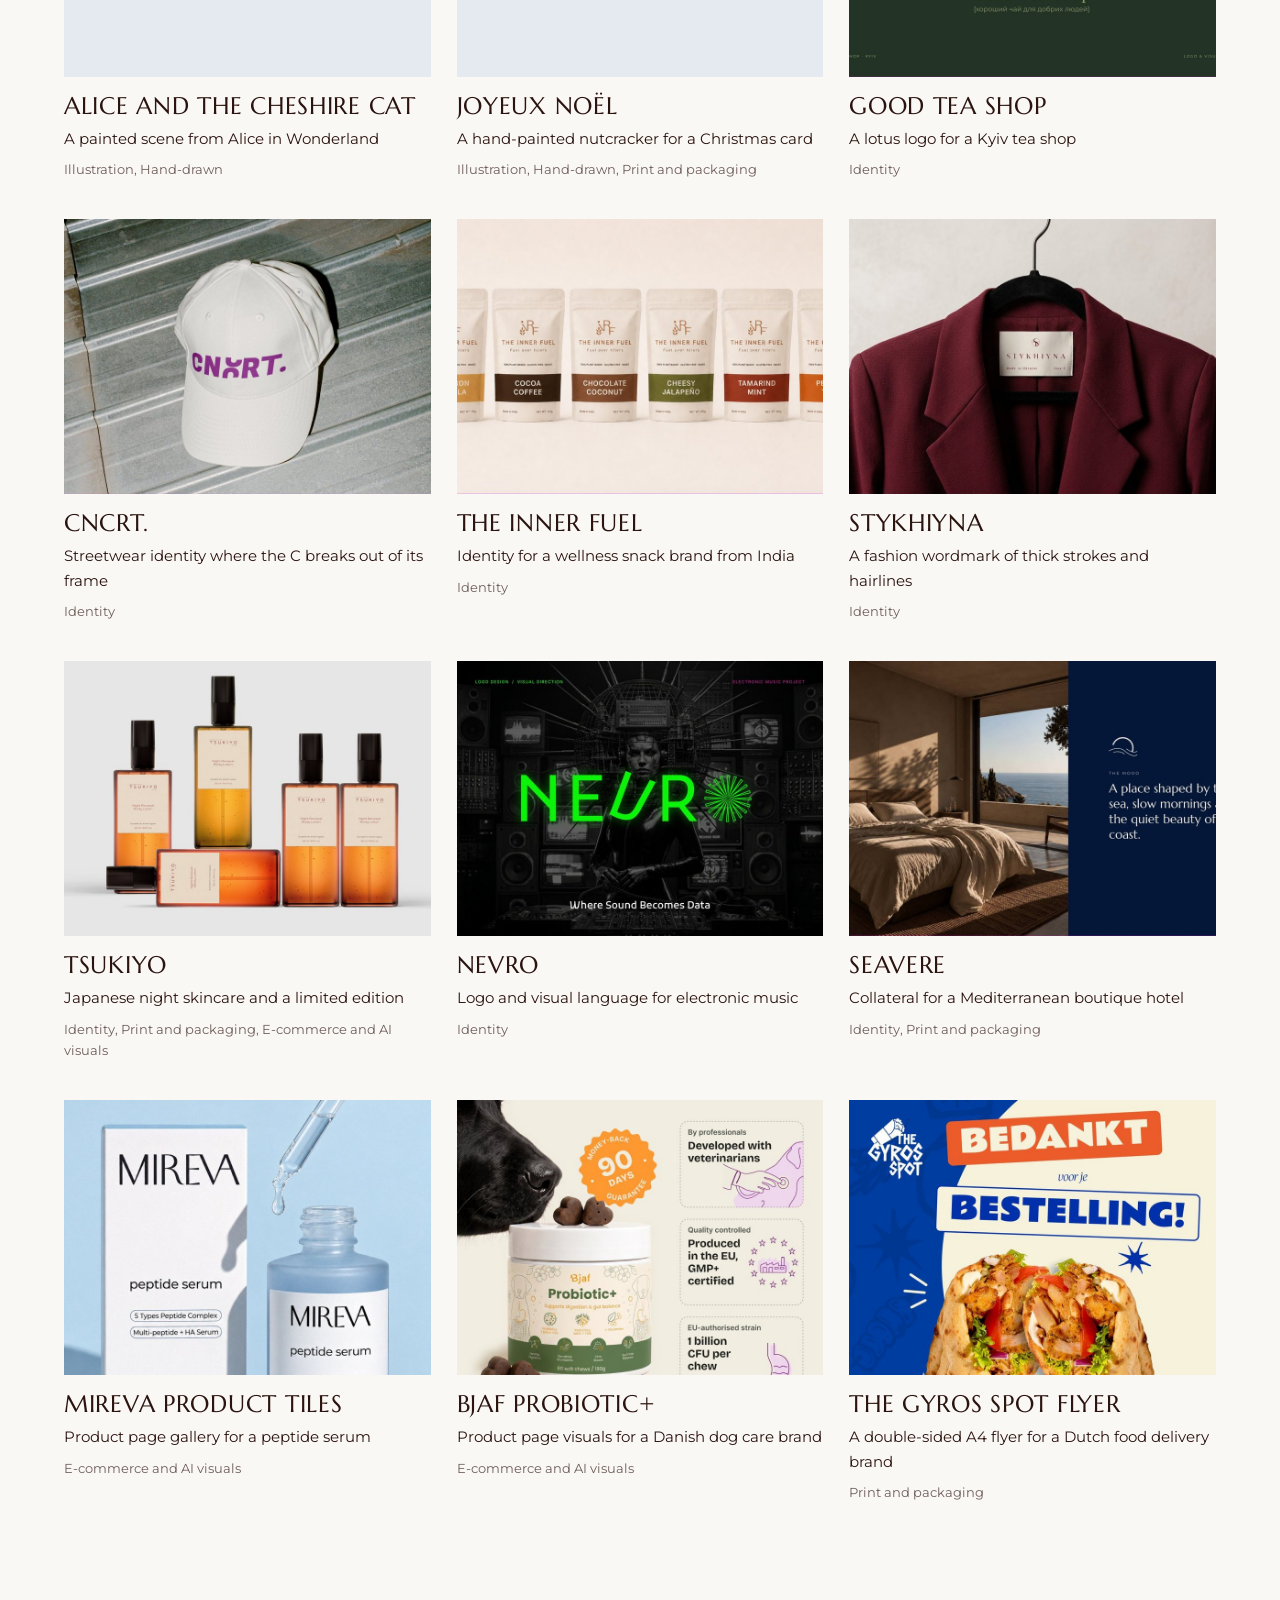
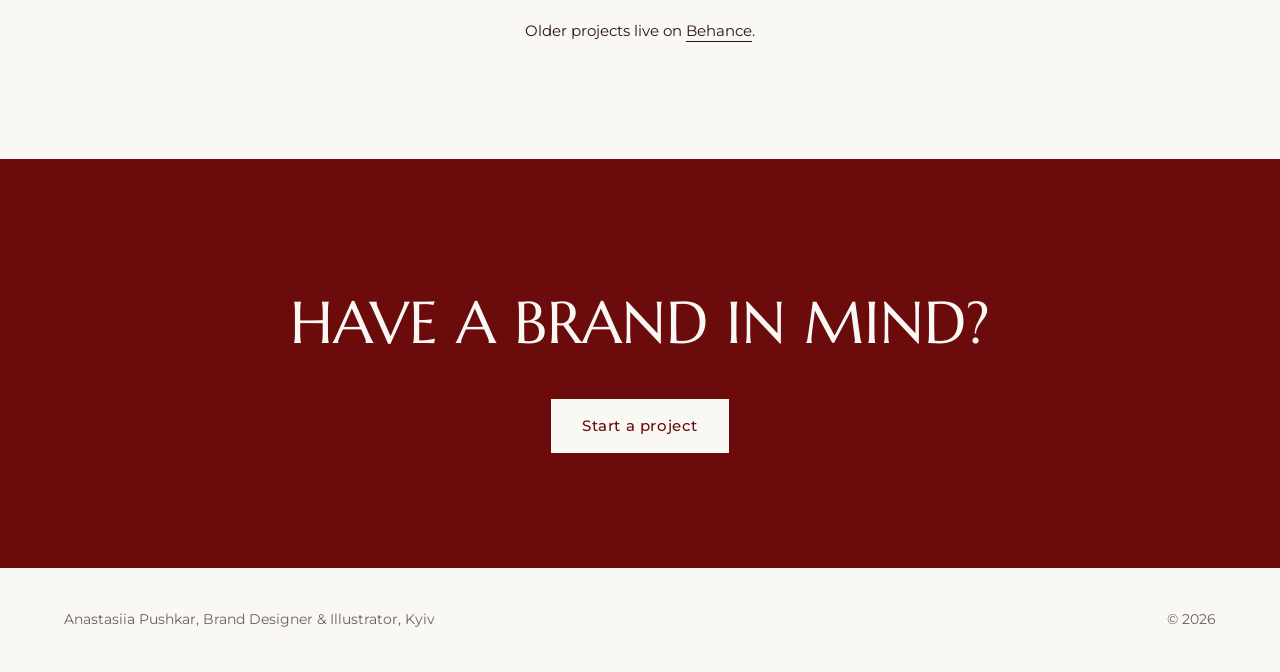
==== commit 2cbc49d7: "Illustration: Alice with Instagram process video, Illustration filter Co-Authored-By: Claude Opus 5." ====
--- a/all-work.html
+++ b/all-work.html
@@ -72,6 +72,11 @@
 .v-gal{display:grid;grid-template-columns:1fr 1fr;gap:clamp(16px,2vw,32px);padding-bottom:clamp(60px,7vw,110px)}
 .v-gal figure.full{grid-column:1/-1}
 .v-gal figcaption{font-size:14px;color:var(--ink-soft);margin-top:10px}
+.v-video{max-width:480px;margin:0 auto clamp(60px,7vw,110px);text-align:center}
+.v-video h3{font-family:"Marcellus",serif;font-weight:400;font-size:clamp(26px,2.6vw,38px);text-transform:uppercase;letter-spacing:.04em}
+.v-video p{font-size:15px;color:var(--ink-soft);margin:8px 0 22px}
+.v-video iframe{width:100%;aspect-ratio:9/16;min-height:640px;border:0;background:var(--fog-soft)}
+.v-gal figure.full img{max-height:90vh;width:auto;max-width:100%;margin:0 auto}
 .v-next{display:block;text-align:center;padding-bottom:clamp(70px,8vw,120px)}
 .v-next small{font-size:14px;color:var(--ink-soft)}
 .v-next strong{display:block;font-family:"Marcellus",serif;font-weight:400;text-transform:uppercase;font-size:clamp(36px,5.5vw,84px);line-height:1.05;margin-top:8px}
@@ -82,22 +87,24 @@
 </style>
 </head>
 <body>
-<header><nav class="wrap" aria-label="Main"><a class="logo" href="index.html" aria-label="Anastasiia Pushkar, home"><svg class="mark" viewBox="24 19 367 293" aria-hidden="true"><path fill="currentColor" d="M335.50 22.97C334.90 23.03 333.50 23.13 332.51 23.26C331.52 23.39 330.54 23.56 329.56 23.76C328.58 23.97 327.61 24.21 326.64 24.48C325.68 24.75 324.73 25.05 323.78 25.38C322.84 25.70 321.90 26.05 320.97 26.42C320.04 26.79 319.12 27.19 318.22 27.61C317.31 28.03 316.41 28.47 315.52 28.93C314.63 29.39 313.75 29.86 312.88 30.36C312.01 30.85 311.15 31.36 310.30 31.88C309.45 32.41 308.61 32.95 307.78 33.51C306.95 34.07 306.13 34.64 305.32 35.23C304.51 35.81 303.71 36.41 302.92 37.02C302.13 37.63 301.34 38.25 300.57 38.89C299.80 39.52 299.03 40.17 298.28 40.82C297.52 41.48 296.78 42.15 296.05 42.83C295.31 43.51 294.59 44.20 293.88 44.90C293.16 45.60 292.45 46.30 291.75 47.02C291.05 47.73 290.35 48.45 289.67 49.18C288.99 49.91 288.32 50.65 287.65 51.40C286.99 52.15 286.34 52.90 285.69 53.67C285.04 54.43 284.40 55.20 283.77 55.98C283.14 56.75 282.52 57.54 281.91 58.32C281.29 59.11 280.69 59.91 280.09 60.72C279.50 61.52 278.91 62.33 278.33 63.14C277.75 63.95 277.17 64.77 276.61 65.60C276.04 66.42 275.48 67.25 274.93 68.08C274.38 68.92 273.84 69.76 273.30 70.60C272.76 71.45 272.23 72.29 271.71 73.15C271.19 74.00 270.67 74.85 270.16 75.71C269.64 76.57 269.13 77.43 268.63 78.30C268.13 79.16 267.64 80.03 267.15 80.90C266.66 81.77 266.17 82.65 265.69 83.53C265.21 84.40 264.74 85.28 264.27 86.17C263.80 87.05 263.34 87.94 262.88 88.83C262.42 89.72 261.98 90.61 261.53 91.51C261.08 92.40 260.63 93.29 260.19 94.19C259.75 95.09 259.31 95.99 258.88 96.89C258.45 97.79 258.03 98.70 257.60 99.60C257.18 100.51 256.75 101.41 256.33 102.32C255.92 103.23 255.50 104.14 255.09 105.05C254.68 105.96 254.27 106.88 253.87 107.79C253.47 108.71 253.07 109.63 252.67 110.54C252.28 111.46 251.88 112.38 251.49 113.30C251.10 114.22 250.71 115.14 250.32 116.06C249.94 116.99 249.55 117.91 249.17 118.83C248.79 119.76 248.40 120.68 248.02 121.61C247.64 122.53 247.27 123.46 246.90 124.39C246.52 125.31 246.15 126.24 245.78 127.17C245.40 128.10 245.04 129.03 244.67 129.96C244.30 130.89 243.94 131.82 243.57 132.75C243.21 133.68 242.85 134.62 242.49 135.55C242.13 136.48 241.77 137.42 241.42 138.35C241.06 139.28 240.71 140.22 240.35 141.15C239.99 142.09 239.68 143.04 239.26 143.95C238.84 144.85 238.48 145.85 237.85 146.59C237.22 147.32 236.37 148.04 235.48 148.35C234.59 148.66 233.49 148.52 232.51 148.45C231.52 148.38 230.54 148.11 229.55 147.93C228.57 147.75 227.59 147.54 226.61 147.35C225.63 147.15 224.65 146.95 223.67 146.74C222.69 146.54 221.71 146.33 220.74 146.11C219.76 145.90 218.78 145.68 217.81 145.46C216.83 145.24 215.86 145.01 214.89 144.79C213.91 144.56 212.94 144.33 211.97 144.10C210.99 143.86 210.01 143.68 209.05 143.38C208.10 143.09 206.99 142.91 206.25 142.34C205.51 141.77 204.81 140.86 204.59 139.97C204.37 139.08 204.72 137.98 204.93 137.01C205.14 136.04 205.54 135.11 205.86 134.16C206.17 133.21 206.51 132.27 206.83 131.32C207.15 130.38 207.48 129.43 207.80 128.48C208.12 127.53 208.43 126.58 208.75 125.64C209.06 124.69 209.38 123.74 209.69 122.79C210.01 121.84 210.33 120.89 210.64 119.94C210.96 118.99 211.27 118.04 211.58 117.09C211.88 116.14 212.18 115.19 212.48 114.23C212.78 113.28 213.08 112.32 213.37 111.37C213.67 110.41 213.96 109.46 214.25 108.50C214.54 107.54 214.83 106.59 215.12 105.63C215.40 104.67 215.68 103.71 215.96 102.75C216.24 101.79 216.51 100.83 216.78 99.86C217.05 98.90 217.32 97.94 217.59 96.97C217.85 96.01 218.11 95.04 218.36 94.08C218.62 93.11 218.87 92.14 219.11 91.17C219.36 90.20 219.59 89.23 219.82 88.26C220.06 87.28 220.29 86.31 220.51 85.34C220.74 84.36 220.95 83.38 221.16 82.41C221.37 81.43 221.58 80.45 221.77 79.47C221.96 78.49 222.14 77.50 222.32 76.52C222.49 75.53 222.66 74.55 222.81 73.56C222.97 72.57 223.10 71.58 223.23 70.59C223.35 69.60 223.46 68.60 223.57 67.61C223.68 66.62 223.79 65.62 223.87 64.62C223.95 63.63 224.03 62.63 224.05 61.63C224.08 60.63 224.06 59.63 224.01 58.63C223.96 57.63 223.86 56.64 223.74 55.64C223.62 54.65 223.48 53.66 223.28 52.68C223.09 51.70 222.87 50.72 222.58 49.77C222.28 48.81 221.94 47.87 221.51 46.96C221.09 46.06 220.61 45.17 220.05 44.35C219.48 43.53 218.85 42.73 218.15 42.03C217.45 41.33 216.66 40.67 215.82 40.15C214.99 39.62 214.06 39.17 213.12 38.87C212.18 38.57 211.17 38.42 210.17 38.33C209.18 38.24 208.17 38.26 207.18 38.34C206.18 38.42 205.19 38.58 204.22 38.81C203.25 39.05 202.30 39.38 201.37 39.75C200.44 40.12 199.54 40.55 198.65 41.01C197.77 41.48 196.90 41.98 196.05 42.51C195.21 43.04 194.38 43.61 193.57 44.19C192.76 44.77 191.96 45.38 191.18 46.01C190.40 46.63 189.63 47.27 188.87 47.92C188.11 48.57 187.37 49.24 186.63 49.91C185.89 50.59 185.17 51.28 184.45 51.98C183.73 52.67 183.03 53.38 182.33 54.10C181.64 54.82 180.95 55.55 180.27 56.28C179.59 57.01 178.91 57.75 178.25 58.49C177.58 59.24 176.92 59.99 176.27 60.75C175.61 61.51 174.97 62.27 174.33 63.04C173.68 63.80 173.05 64.57 172.42 65.35C171.79 66.12 171.16 66.91 170.54 67.69C169.92 68.47 169.30 69.26 168.69 70.05C168.07 70.84 167.47 71.63 166.86 72.43C166.26 73.23 165.66 74.03 165.07 74.84C164.47 75.64 163.89 76.45 163.30 77.26C162.71 78.07 162.13 78.88 161.55 79.69C160.97 80.51 160.39 81.32 159.82 82.14C159.24 82.96 158.67 83.78 158.10 84.61C157.53 85.43 156.97 86.25 156.40 87.08C155.84 87.90 155.28 88.73 154.72 89.56C154.16 90.39 153.60 91.22 153.05 92.05C152.50 92.89 151.94 93.72 151.40 94.56C150.85 95.39 150.31 96.24 149.77 97.08C149.23 97.92 148.69 98.76 148.16 99.61C147.62 100.45 147.08 101.29 146.55 102.14C146.01 102.98 145.48 103.83 144.96 104.68C144.43 105.53 143.91 106.38 143.38 107.24C142.86 108.09 142.34 108.94 141.82 109.80C141.30 110.65 140.79 111.51 140.27 112.36C139.75 113.22 139.24 114.08 138.72 114.94C138.21 115.79 137.70 116.65 137.19 117.52C136.68 118.38 136.18 119.24 135.67 120.10C135.17 120.96 134.67 121.83 134.16 122.70C133.65 123.56 133.19 124.45 132.61 125.26C132.04 126.07 131.46 126.94 130.71 127.57C129.96 128.20 129.04 128.71 128.11 129.03C127.19 129.34 126.15 129.38 125.15 129.46C124.16 129.53 123.15 129.49 122.15 129.50C121.15 129.52 120.15 129.52 119.15 129.54C118.15 129.57 117.16 129.61 116.16 129.65C115.16 129.69 114.16 129.73 113.16 129.78C112.16 129.83 111.16 129.89 110.17 129.97C109.17 130.06 108.17 130.16 107.18 130.28C106.19 130.40 105.20 130.53 104.21 130.67C103.22 130.81 102.23 130.96 101.24 131.11C100.25 131.27 99.27 131.44 98.28 131.62C97.30 131.81 96.32 132.00 95.34 132.21C94.36 132.42 93.39 132.65 92.42 132.89C91.45 133.14 90.48 133.40 89.52 133.67C88.56 133.95 87.61 134.24 86.65 134.55C85.70 134.85 84.75 135.17 83.81 135.51C82.87 135.84 81.93 136.19 81.00 136.55C80.07 136.92 79.14 137.29 78.22 137.68C77.30 138.06 76.38 138.46 75.46 138.86C74.55 139.26 73.64 139.68 72.73 140.10C71.82 140.51 70.91 140.94 70.01 141.37C69.11 141.80 68.21 142.24 67.32 142.69C66.43 143.14 65.54 143.60 64.65 144.06C63.77 144.53 62.89 145.00 62.01 145.48C61.13 145.96 60.26 146.45 59.39 146.94C58.52 147.44 57.66 147.95 56.80 148.46C55.95 148.98 55.10 149.51 54.26 150.05C53.42 150.59 52.58 151.14 51.75 151.70C50.93 152.27 50.10 152.84 49.29 153.42C48.48 154.00 47.68 154.60 46.89 155.21C46.09 155.82 45.31 156.44 44.54 157.08C43.77 157.72 43.01 158.37 42.26 159.04C41.52 159.70 40.79 160.39 40.08 161.09C39.36 161.79 38.66 162.50 37.97 163.22C37.28 163.95 36.61 164.69 35.95 165.45C35.30 166.21 34.67 166.98 34.07 167.78C33.47 168.58 32.89 169.39 32.35 170.23C31.81 171.08 31.29 171.94 30.84 172.82C30.38 173.71 29.96 174.63 29.61 175.56C29.26 176.50 28.96 177.46 28.74 178.43C28.53 179.40 28.40 180.40 28.32 181.40C28.25 182.39 28.23 183.40 28.31 184.40C28.38 185.39 28.38 186.49 28.75 187.36C29.13 188.22 29.96 189.56 30.55 189.56C31.13 189.56 31.83 188.21 32.24 187.35C32.64 186.50 32.66 185.39 32.97 184.45C33.29 183.50 33.65 182.56 34.12 181.68C34.58 180.80 35.15 179.97 35.75 179.17C36.35 178.37 37.02 177.62 37.70 176.89C38.38 176.16 39.10 175.46 39.84 174.78C40.57 174.10 41.33 173.45 42.10 172.82C42.87 172.18 43.67 171.57 44.47 170.97C45.27 170.38 46.08 169.79 46.91 169.22C47.73 168.65 48.56 168.10 49.39 167.55C50.23 167.00 51.08 166.46 51.92 165.93C52.77 165.41 53.63 164.89 54.49 164.37C55.34 163.86 56.21 163.36 57.08 162.86C57.94 162.37 58.82 161.88 59.70 161.40C60.57 160.92 61.45 160.44 62.34 159.97C63.22 159.51 64.11 159.05 65.00 158.60C65.89 158.15 66.79 157.70 67.69 157.27C68.59 156.84 69.50 156.41 70.41 155.99C71.32 155.58 72.23 155.18 73.15 154.79C74.07 154.39 75.00 154.01 75.93 153.64C76.85 153.27 77.79 152.91 78.73 152.57C79.67 152.23 80.61 151.90 81.56 151.59C82.51 151.28 83.47 150.99 84.44 150.73C85.40 150.46 86.37 150.21 87.34 149.98C88.31 149.75 89.29 149.54 90.27 149.34C91.25 149.14 92.24 148.97 93.22 148.80C94.21 148.63 95.20 148.48 96.19 148.33C97.17 148.19 98.17 148.05 99.16 147.93C100.15 147.81 101.15 147.72 102.14 147.63C103.14 147.54 104.14 147.46 105.13 147.38C106.13 147.31 107.13 147.23 108.12 147.16C109.12 147.10 110.12 147.03 111.12 146.98C112.12 146.94 113.12 146.86 114.12 146.89C115.11 146.92 116.32 146.75 117.10 147.16C117.87 147.57 118.65 148.50 118.77 149.34C118.89 150.17 118.21 151.25 117.82 152.17C117.44 153.08 116.91 153.94 116.45 154.83C115.99 155.72 115.52 156.60 115.06 157.49C114.59 158.37 114.13 159.26 113.67 160.15C113.20 161.03 112.75 161.92 112.29 162.81C111.83 163.70 111.37 164.59 110.91 165.48C110.46 166.37 110.00 167.26 109.54 168.15C109.09 169.04 108.63 169.93 108.18 170.82C107.73 171.72 107.29 172.61 106.84 173.50C106.39 174.40 105.94 175.29 105.49 176.18C105.04 177.07 104.58 177.96 104.13 178.86C103.68 179.75 103.25 180.65 102.80 181.55C102.36 182.45 101.92 183.34 101.47 184.24C101.03 185.13 100.58 186.03 100.13 186.92C99.69 187.82 99.24 188.71 98.79 189.61C98.35 190.50 97.91 191.40 97.47 192.30C97.03 193.19 96.59 194.09 96.15 194.99C95.72 195.89 95.28 196.79 94.84 197.69C94.40 198.59 93.96 199.49 93.52 200.39C93.09 201.29 92.65 202.18 92.21 203.08C91.77 203.98 91.33 204.88 90.89 205.78C90.45 206.67 90.00 207.57 89.56 208.47C89.12 209.37 88.69 210.27 88.25 211.16C87.81 212.06 87.37 212.96 86.93 213.86C86.49 214.76 86.06 215.66 85.62 216.56C85.18 217.46 84.74 218.35 84.30 219.25C83.86 220.15 83.43 221.05 82.98 221.95C82.54 222.85 82.10 223.74 81.65 224.64C81.21 225.53 80.77 226.43 80.33 227.33C79.89 228.23 79.45 229.12 79.00 230.02C78.55 230.91 78.08 231.80 77.63 232.69C77.18 233.58 76.73 234.48 76.28 235.37C75.84 236.26 75.39 237.16 74.94 238.05C74.49 238.94 74.03 239.83 73.57 240.72C73.11 241.61 72.65 242.50 72.19 243.38C71.73 244.27 71.26 245.16 70.80 246.04C70.33 246.93 69.87 247.81 69.40 248.69C68.93 249.58 68.46 250.46 67.98 251.34C67.51 252.22 67.03 253.10 66.55 253.97C66.07 254.85 65.58 255.73 65.09 256.60C64.61 257.47 64.11 258.34 63.62 259.21C63.12 260.08 62.62 260.94 62.12 261.81C61.61 262.67 61.11 263.53 60.60 264.39C60.09 265.25 59.57 266.11 59.05 266.96C58.53 267.82 58.00 268.66 57.46 269.51C56.92 270.35 56.38 271.19 55.84 272.03C55.29 272.87 54.74 273.70 54.17 274.53C53.61 275.35 53.04 276.18 52.46 276.99C51.88 277.81 51.29 278.61 50.69 279.41C50.09 280.21 49.48 281.01 48.86 281.79C48.24 282.57 47.60 283.34 46.95 284.11C46.31 284.87 45.65 285.62 44.97 286.35C44.29 287.09 43.60 287.81 42.88 288.51C42.17 289.21 41.44 289.89 40.67 290.54C39.91 291.19 39.13 291.82 38.31 292.39C37.49 292.96 36.64 293.49 35.77 293.97C34.89 294.45 33.94 294.79 33.06 295.25C32.18 295.72 31.24 296.15 30.49 296.79C29.73 297.42 28.99 298.20 28.55 299.06C28.10 299.91 27.60 301.11 27.83 301.90C28.05 302.70 29.07 303.49 29.91 303.84C30.75 304.19 31.90 304.08 32.89 304.00C33.87 303.93 34.86 303.66 35.82 303.38C36.77 303.09 37.71 302.73 38.62 302.32C39.53 301.91 40.42 301.45 41.29 300.94C42.15 300.44 42.98 299.88 43.80 299.30C44.61 298.72 45.39 298.10 46.16 297.46C46.93 296.82 47.68 296.15 48.41 295.47C49.14 294.79 49.85 294.08 50.54 293.36C51.24 292.65 51.92 291.91 52.58 291.16C53.25 290.42 53.90 289.66 54.54 288.89C55.19 288.13 55.82 287.35 56.44 286.57C57.06 285.78 57.66 284.98 58.26 284.18C58.86 283.38 59.44 282.57 60.02 281.75C60.60 280.94 61.17 280.12 61.74 279.29C62.30 278.47 62.86 277.64 63.42 276.81C63.97 275.98 64.52 275.14 65.06 274.30C65.61 273.46 66.14 272.62 66.67 271.77C67.19 270.92 67.71 270.06 68.23 269.20C68.74 268.35 69.25 267.49 69.76 266.63C70.27 265.77 70.78 264.90 71.28 264.04C71.79 263.18 72.29 262.31 72.78 261.44C73.28 260.57 73.77 259.70 74.26 258.83C74.74 257.96 75.23 257.08 75.70 256.20C76.18 255.32 76.66 254.44 77.13 253.56C77.61 252.68 78.08 251.80 78.56 250.92C79.03 250.04 79.50 249.16 79.97 248.28C80.44 247.39 80.89 246.50 81.36 245.62C81.82 244.73 82.27 243.84 82.73 242.95C83.19 242.06 83.66 241.18 84.11 240.29C84.57 239.40 85.02 238.50 85.47 237.61C85.92 236.72 86.37 235.82 86.82 234.93C87.27 234.04 87.73 233.15 88.19 232.26C88.64 231.37 89.10 230.48 89.54 229.59C89.99 228.69 90.42 227.79 90.86 226.89C91.30 225.99 91.74 225.09 92.18 224.20C92.63 223.30 93.08 222.41 93.52 221.51C93.97 220.62 94.42 219.72 94.86 218.83C95.30 217.93 95.74 217.03 96.18 216.13C96.62 215.24 97.06 214.34 97.50 213.44C97.94 212.54 98.38 211.64 98.82 210.74C99.26 209.85 99.69 208.95 100.13 208.05C100.57 207.15 101.00 206.25 101.44 205.35C101.88 204.45 102.32 203.55 102.77 202.66C103.21 201.76 103.66 200.87 104.11 199.97C104.55 199.08 104.99 198.18 105.43 197.28C105.87 196.38 106.31 195.48 106.75 194.59C107.19 193.69 107.63 192.79 108.07 191.90C108.52 191.00 108.95 190.10 109.39 189.20C109.83 188.30 110.27 187.40 110.72 186.51C111.16 185.61 111.61 184.72 112.06 183.82C112.50 182.93 112.95 182.04 113.40 181.14C113.85 180.25 114.29 179.35 114.74 178.46C115.19 177.56 115.63 176.67 116.08 175.78C116.53 174.88 116.99 173.99 117.44 173.10C117.90 172.21 118.36 171.32 118.82 170.43C119.27 169.54 119.73 168.66 120.19 167.77C120.65 166.88 121.10 165.99 121.56 165.10C122.02 164.21 122.48 163.32 122.94 162.43C123.40 161.55 123.86 160.66 124.32 159.77C124.78 158.88 125.24 158.00 125.71 157.11C126.17 156.23 126.64 155.34 127.11 154.46C127.58 153.58 128.02 152.67 128.55 151.83C129.08 150.98 129.57 150.04 130.28 149.39C131.00 148.73 131.91 148.17 132.83 147.89C133.76 147.61 134.82 147.69 135.82 147.69C136.81 147.69 137.81 147.81 138.81 147.90C139.81 147.99 140.80 148.12 141.79 148.23C142.78 148.35 143.78 148.47 144.77 148.59C145.76 148.72 146.75 148.84 147.75 148.98C148.74 149.11 149.73 149.26 150.71 149.41C151.70 149.56 152.69 149.72 153.68 149.88C154.66 150.04 155.65 150.20 156.64 150.37C157.62 150.55 158.61 150.72 159.59 150.90C160.57 151.08 161.56 151.27 162.54 151.46C163.52 151.65 164.50 151.85 165.48 152.05C166.46 152.25 167.44 152.46 168.41 152.67C169.39 152.88 170.37 153.09 171.35 153.30C172.32 153.52 173.30 153.74 174.27 153.96C175.25 154.19 176.23 154.38 177.19 154.65C178.15 154.93 179.23 155.10 180.03 155.62C180.82 156.14 181.69 156.94 181.96 157.79C182.23 158.64 181.88 159.77 181.65 160.73C181.41 161.69 180.94 162.60 180.57 163.53C180.21 164.46 179.82 165.38 179.45 166.31C179.08 167.24 178.71 168.17 178.34 169.10C177.96 170.03 177.59 170.95 177.21 171.88C176.84 172.81 176.46 173.73 176.09 174.66C175.71 175.59 175.33 176.51 174.95 177.44C174.57 178.36 174.20 179.29 173.82 180.22C173.44 181.14 173.07 182.07 172.69 183.00C172.32 183.92 171.94 184.85 171.56 185.77C171.18 186.70 170.80 187.63 170.43 188.55C170.05 189.48 169.67 190.40 169.29 191.33C168.91 192.25 168.54 193.18 168.16 194.11C167.78 195.03 167.41 195.96 167.03 196.89C166.66 197.81 166.28 198.74 165.91 199.67C165.53 200.59 165.15 201.52 164.78 202.45C164.40 203.37 164.03 204.30 163.66 205.23C163.28 206.16 162.90 207.08 162.53 208.01C162.16 208.94 161.79 209.87 161.42 210.80C161.05 211.73 160.68 212.66 160.31 213.59C159.94 214.52 159.57 215.44 159.20 216.37C158.83 217.30 158.46 218.23 158.09 219.16C157.72 220.09 157.34 221.01 156.98 221.94C156.61 222.87 156.24 223.80 155.87 224.73C155.51 225.66 155.14 226.60 154.78 227.53C154.41 228.46 154.05 229.39 153.69 230.32C153.33 231.26 152.97 232.19 152.62 233.12C152.26 234.06 151.90 234.99 151.55 235.93C151.19 236.86 150.84 237.80 150.48 238.73C150.13 239.67 149.78 240.60 149.43 241.54C149.08 242.48 148.73 243.42 148.39 244.35C148.04 245.29 147.70 246.23 147.36 247.17C147.02 248.11 146.68 249.05 146.34 249.99C146.00 250.94 145.66 251.88 145.32 252.82C144.98 253.76 144.65 254.70 144.31 255.64C143.97 256.58 143.64 257.52 143.30 258.47C142.96 259.41 142.62 260.35 142.29 261.29C141.95 262.23 141.61 263.17 141.27 264.11C140.93 265.05 140.59 265.99 140.26 266.93C139.92 267.88 139.58 268.82 139.25 269.76C138.91 270.70 138.58 271.65 138.26 272.59C137.93 273.54 137.60 274.48 137.28 275.43C136.96 276.38 136.64 277.32 136.33 278.27C136.01 279.22 135.70 280.17 135.40 281.13C135.09 282.08 134.80 283.03 134.51 283.99C134.23 284.95 133.95 285.91 133.69 286.88C133.42 287.84 133.17 288.81 132.92 289.78C132.68 290.75 132.44 291.72 132.22 292.69C132.00 293.67 131.78 294.65 131.59 295.63C131.40 296.61 131.23 297.59 131.07 298.58C130.92 299.57 130.77 300.56 130.67 301.55C130.57 302.55 130.40 303.56 130.47 304.55C130.55 305.53 130.58 306.85 131.12 307.44C131.66 308.03 132.94 308.36 133.70 308.10C134.47 307.84 135.12 306.69 135.69 305.89C136.27 305.09 136.69 304.16 137.17 303.28C137.65 302.40 138.11 301.51 138.57 300.63C139.03 299.74 139.48 298.84 139.92 297.95C140.37 297.05 140.80 296.15 141.23 295.25C141.67 294.35 142.10 293.45 142.52 292.54C142.95 291.64 143.37 290.73 143.78 289.82C144.20 288.91 144.60 288.00 145.01 287.08C145.41 286.17 145.80 285.25 146.20 284.33C146.59 283.41 146.99 282.49 147.38 281.57C147.77 280.65 148.16 279.73 148.54 278.80C148.93 277.88 149.31 276.96 149.69 276.03C150.08 275.11 150.46 274.19 150.84 273.26C151.22 272.34 151.60 271.41 151.99 270.49C152.37 269.57 152.76 268.64 153.15 267.72C153.53 266.80 153.92 265.88 154.31 264.96C154.70 264.04 155.10 263.12 155.49 262.20C155.89 261.28 156.28 260.36 156.68 259.45C157.08 258.53 157.48 257.61 157.88 256.70C158.28 255.78 158.68 254.86 159.08 253.95C159.48 253.03 159.88 252.11 160.28 251.20C160.68 250.28 161.08 249.36 161.48 248.45C161.88 247.53 162.28 246.61 162.67 245.70C163.07 244.78 163.46 243.86 163.85 242.94C164.24 242.02 164.64 241.10 165.03 240.18C165.42 239.25 165.81 238.33 166.19 237.41C166.58 236.49 166.96 235.57 167.34 234.64C167.73 233.72 168.11 232.79 168.49 231.87C168.87 230.94 169.25 230.02 169.63 229.09C170.01 228.17 170.39 227.24 170.76 226.32C171.14 225.39 171.51 224.46 171.89 223.54C172.27 222.61 172.64 221.68 173.02 220.76C173.39 219.83 173.76 218.90 174.14 217.97C174.51 217.04 174.88 216.12 175.25 215.19C175.62 214.26 175.99 213.33 176.36 212.40C176.73 211.47 177.10 210.54 177.46 209.61C177.83 208.68 178.20 207.75 178.57 206.82C178.94 205.89 179.31 204.96 179.67 204.03C180.04 203.10 180.40 202.17 180.77 201.24C181.13 200.31 181.49 199.37 181.86 198.44C182.22 197.51 182.58 196.58 182.95 195.65C183.31 194.72 183.67 193.78 184.03 192.85C184.40 191.92 184.76 190.99 185.12 190.06C185.48 189.12 185.84 188.19 186.20 187.26C186.56 186.32 186.92 185.39 187.28 184.46C187.64 183.52 187.99 182.59 188.35 181.66C188.71 180.72 189.07 179.79 189.43 178.86C189.79 177.92 190.14 176.99 190.50 176.05C190.85 175.12 191.21 174.18 191.56 173.25C191.92 172.31 192.27 171.38 192.62 170.44C192.98 169.51 193.32 168.57 193.68 167.63C194.03 166.70 194.34 165.74 194.75 164.83C195.16 163.92 195.49 162.88 196.13 162.18C196.78 161.48 197.71 160.87 198.62 160.64C199.53 160.40 200.62 160.63 201.60 160.77C202.59 160.90 203.55 161.20 204.53 161.43C205.50 161.66 206.47 161.90 207.44 162.14C208.41 162.38 209.39 162.61 210.36 162.85C211.33 163.08 212.30 163.31 213.28 163.54C214.25 163.77 215.23 163.99 216.20 164.21C217.18 164.43 218.15 164.64 219.13 164.85C220.11 165.07 221.09 165.27 222.07 165.48C223.04 165.68 224.04 165.82 225.00 166.10C225.96 166.37 227.08 166.54 227.81 167.11C228.55 167.68 229.22 168.62 229.41 169.52C229.59 170.41 229.16 171.49 228.92 172.45C228.68 173.42 228.28 174.35 227.95 175.29C227.62 176.24 227.28 177.18 226.96 178.12C226.63 179.07 226.30 180.01 225.97 180.96C225.64 181.90 225.31 182.84 224.98 183.79C224.65 184.73 224.32 185.68 224.00 186.62C223.67 187.57 223.34 188.51 223.01 189.46C222.69 190.40 222.36 191.35 222.03 192.29C221.70 193.24 221.38 194.18 221.05 195.13C220.72 196.07 220.40 197.02 220.07 197.96C219.75 198.91 219.42 199.85 219.10 200.80C218.77 201.74 218.44 202.69 218.12 203.64C217.79 204.58 217.47 205.53 217.14 206.47C216.82 207.42 216.50 208.37 216.17 209.31C215.85 210.26 215.53 211.20 215.20 212.15C214.88 213.10 214.56 214.04 214.24 214.99C213.91 215.94 213.59 216.88 213.26 217.83C212.94 218.77 212.61 219.72 212.29 220.67C211.96 221.61 211.64 222.56 211.31 223.50C210.99 224.45 210.66 225.39 210.34 226.34C210.01 227.28 209.69 228.23 209.36 229.18C209.04 230.12 208.72 231.07 208.39 232.02C208.07 232.96 207.75 233.91 207.42 234.85C207.10 235.80 206.77 236.75 206.45 237.69C206.12 238.64 205.79 239.58 205.47 240.53C205.14 241.47 204.82 242.42 204.49 243.36C204.16 244.31 203.83 245.25 203.51 246.20C203.18 247.14 202.86 248.09 202.53 249.04C202.21 249.98 201.89 250.93 201.57 251.88C201.25 252.82 200.92 253.77 200.59 254.71C200.26 255.66 199.93 256.60 199.60 257.54C199.27 258.49 198.95 259.43 198.62 260.38C198.30 261.33 197.98 262.27 197.65 263.22C197.33 264.17 197.01 265.11 196.68 266.06C196.36 267.00 196.03 267.95 195.71 268.89C195.38 269.84 195.05 270.78 194.73 271.73C194.41 272.68 194.09 273.62 193.77 274.57C193.45 275.52 193.14 276.47 192.82 277.42C192.50 278.37 192.17 279.31 191.85 280.26C191.53 281.21 191.21 282.15 190.90 283.10C190.59 284.05 190.28 285.01 189.98 285.96C189.68 286.91 189.37 287.86 189.07 288.82C188.78 289.77 188.48 290.73 188.19 291.69C187.90 292.64 187.61 293.60 187.34 294.56C187.07 295.52 186.79 296.49 186.55 297.46C186.31 298.43 186.05 299.40 185.88 300.38C185.70 301.36 185.49 302.36 185.48 303.35C185.47 304.34 185.38 305.61 185.84 306.30C186.30 307.00 187.48 307.64 188.26 307.52C189.03 307.39 189.86 306.33 190.47 305.57C191.08 304.81 191.46 303.84 191.92 302.95C192.37 302.06 192.77 301.14 193.19 300.23C193.60 299.32 194.01 298.40 194.41 297.49C194.81 296.57 195.21 295.65 195.61 294.74C196.00 293.82 196.41 292.90 196.80 291.99C197.20 291.07 197.60 290.15 197.99 289.23C198.38 288.31 198.77 287.39 199.16 286.47C199.55 285.55 199.94 284.63 200.32 283.70C200.71 282.78 201.10 281.86 201.48 280.94C201.87 280.01 202.25 279.09 202.63 278.17C203.01 277.24 203.39 276.32 203.77 275.39C204.15 274.47 204.53 273.54 204.91 272.62C205.29 271.69 205.67 270.77 206.05 269.84C206.43 268.91 206.80 267.99 207.17 267.06C207.55 266.13 207.91 265.20 208.28 264.27C208.65 263.34 209.02 262.41 209.39 261.48C209.75 260.55 210.12 259.62 210.49 258.69C210.85 257.76 211.22 256.83 211.58 255.90C211.94 254.96 212.30 254.03 212.66 253.10C213.02 252.17 213.39 251.23 213.75 250.30C214.11 249.37 214.47 248.44 214.82 247.50C215.18 246.57 215.53 245.63 215.89 244.70C216.24 243.76 216.60 242.83 216.95 241.89C217.30 240.95 217.65 240.02 218.00 239.08C218.35 238.14 218.70 237.21 219.04 236.27C219.39 235.33 219.74 234.39 220.09 233.45C220.43 232.52 220.78 231.58 221.12 230.64C221.47 229.70 221.81 228.76 222.15 227.82C222.50 226.88 222.84 225.94 223.18 225.00C223.52 224.06 223.86 223.12 224.20 222.18C224.54 221.24 224.88 220.30 225.22 219.36C225.56 218.42 225.89 217.48 226.23 216.54C226.56 215.59 226.90 214.65 227.23 213.71C227.57 212.77 227.90 211.82 228.24 210.88C228.57 209.94 228.91 209.00 229.24 208.05C229.57 207.11 229.91 206.17 230.24 205.23C230.58 204.28 230.91 203.34 231.25 202.40C231.58 201.46 231.91 200.51 232.24 199.57C232.57 198.62 232.89 197.68 233.22 196.73C233.55 195.79 233.89 194.85 234.22 193.90C234.55 192.96 234.88 192.02 235.21 191.07C235.54 190.13 235.87 189.19 236.20 188.24C236.54 187.30 236.87 186.36 237.20 185.41C237.53 184.47 237.86 183.52 238.19 182.58C238.52 181.64 238.85 180.69 239.18 179.75C239.51 178.80 239.83 177.86 240.17 176.92C240.50 175.97 240.79 175.01 241.19 174.09C241.58 173.18 241.92 172.15 242.55 171.43C243.18 170.72 244.08 170.09 244.99 169.79C245.89 169.49 246.98 169.61 247.97 169.62C248.97 169.62 249.97 169.75 250.97 169.82C251.96 169.89 252.96 169.98 253.96 170.06C254.95 170.13 255.95 170.20 256.95 170.26C257.95 170.32 258.95 170.36 259.95 170.39C260.95 170.43 261.95 170.47 262.94 170.47C263.94 170.48 264.94 170.45 265.94 170.42C266.94 170.40 267.94 170.35 268.94 170.30C269.94 170.25 270.94 170.18 271.94 170.11C272.93 170.04 273.93 169.96 274.93 169.87C275.92 169.79 276.92 169.70 277.91 169.60C278.91 169.50 279.90 169.40 280.90 169.27C281.89 169.15 282.88 169.00 283.87 168.85C284.86 168.71 285.84 168.55 286.83 168.39C287.82 168.22 288.80 168.04 289.78 167.86C290.77 167.67 291.75 167.48 292.72 167.27C293.70 167.07 294.68 166.86 295.66 166.63C296.63 166.41 297.60 166.17 298.57 165.93C299.54 165.69 300.51 165.44 301.48 165.17C302.44 164.91 303.40 164.64 304.36 164.35C305.32 164.07 306.28 163.78 307.23 163.47C308.18 163.17 309.13 162.86 310.08 162.53C311.02 162.21 311.96 161.87 312.90 161.52C313.84 161.18 314.77 160.82 315.71 160.45C316.64 160.09 317.56 159.71 318.49 159.33C319.41 158.94 320.33 158.54 321.24 158.14C322.15 157.73 323.06 157.31 323.97 156.89C324.87 156.46 325.77 156.02 326.66 155.57C327.56 155.12 328.45 154.67 329.33 154.21C330.22 153.74 331.10 153.27 331.98 152.79C332.85 152.30 333.72 151.81 334.58 151.30C335.45 150.80 336.30 150.28 337.15 149.75C338.01 149.23 338.85 148.70 339.69 148.16C340.53 147.62 341.37 147.07 342.20 146.50C343.02 145.94 343.85 145.37 344.66 144.79C345.48 144.22 346.29 143.63 347.09 143.03C347.89 142.44 348.69 141.83 349.48 141.22C350.27 140.60 351.05 139.98 351.82 139.35C352.60 138.71 353.36 138.07 354.12 137.42C354.88 136.77 355.63 136.10 356.37 135.44C357.12 134.77 357.85 134.09 358.58 133.41C359.31 132.72 360.03 132.03 360.74 131.32C361.45 130.62 362.14 129.90 362.83 129.17C363.52 128.45 364.20 127.71 364.87 126.97C365.54 126.23 366.20 125.48 366.85 124.72C367.50 123.96 368.14 123.19 368.76 122.41C369.39 121.63 370.00 120.84 370.61 120.04C371.21 119.24 371.80 118.43 372.37 117.62C372.95 116.80 373.52 115.98 374.07 115.14C374.62 114.30 375.15 113.46 375.67 112.61C376.19 111.75 376.70 110.89 377.19 110.02C377.68 109.15 378.16 108.27 378.62 107.38C379.08 106.49 379.53 105.60 379.96 104.70C380.38 103.79 380.80 102.88 381.19 101.96C381.58 101.04 381.96 100.11 382.31 99.18C382.66 98.24 383.00 97.30 383.31 96.35C383.63 95.40 383.92 94.44 384.19 93.48C384.47 92.52 384.72 91.55 384.95 90.58C385.18 89.61 385.38 88.63 385.57 87.65C385.75 86.66 385.92 85.68 386.06 84.69C386.21 83.70 386.33 82.70 386.42 81.71C386.51 80.71 386.56 79.71 386.59 78.71C386.62 77.71 386.62 76.71 386.59 75.71C386.56 74.71 386.50 73.71 386.41 72.72C386.31 71.72 386.18 70.73 386.03 69.74C385.88 68.76 385.69 67.77 385.49 66.79C385.29 65.81 385.07 64.84 384.81 63.87C384.56 62.90 384.28 61.94 383.98 60.99C383.68 60.04 383.35 59.09 383.00 58.16C382.65 57.22 382.27 56.29 381.88 55.37C381.48 54.45 381.07 53.54 380.63 52.65C380.19 51.75 379.73 50.86 379.25 49.98C378.77 49.11 378.26 48.24 377.74 47.39C377.22 46.53 376.68 45.69 376.13 44.86C375.57 44.03 374.99 43.21 374.39 42.41C373.80 41.61 373.18 40.82 372.54 40.05C371.91 39.28 371.25 38.52 370.58 37.78C369.91 37.04 369.22 36.32 368.51 35.61C367.80 34.91 367.07 34.22 366.32 33.56C365.57 32.90 364.81 32.25 364.02 31.64C363.23 31.02 362.43 30.42 361.61 29.85C360.79 29.28 359.95 28.74 359.09 28.23C358.23 27.71 357.35 27.23 356.46 26.78C355.57 26.33 354.66 25.91 353.74 25.53C352.81 25.14 351.87 24.79 350.92 24.49C349.97 24.18 349.01 23.91 348.03 23.69C347.06 23.47 346.07 23.30 345.08 23.17C344.09 23.05 343.09 22.98 342.09 22.93C341.09 22.88 340.09 22.88 339.09 22.88C338.09 22.88 336.69 22.92 336.09 22.94C335.49 22.96 336.10 22.92 335.50 22.97ZM205.75 48.32C206.36 48.30 207.82 48.06 208.72 48.34C209.63 48.62 210.54 49.27 211.17 49.99C211.80 50.70 212.19 51.72 212.51 52.65C212.82 53.59 212.94 54.61 213.05 55.60C213.16 56.59 213.17 57.59 213.17 58.59C213.18 59.59 213.14 60.59 213.07 61.59C213.01 62.59 212.91 63.59 212.80 64.58C212.68 65.57 212.53 66.56 212.37 67.55C212.22 68.54 212.05 69.52 211.87 70.50C211.69 71.49 211.49 72.47 211.29 73.45C211.09 74.43 210.88 75.41 210.66 76.38C210.44 77.36 210.22 78.33 209.98 79.30C209.75 80.28 209.51 81.25 209.26 82.22C209.01 83.18 208.76 84.15 208.50 85.12C208.24 86.08 207.98 87.05 207.71 88.01C207.44 88.98 207.17 89.94 206.89 90.90C206.61 91.86 206.33 92.82 206.04 93.78C205.75 94.73 205.46 95.69 205.17 96.65C204.88 97.60 204.58 98.56 204.28 99.51C203.98 100.46 203.67 101.42 203.37 102.37C203.06 103.32 202.74 104.27 202.43 105.22C202.11 106.17 201.80 107.12 201.48 108.06C201.16 109.01 200.84 109.96 200.52 110.91C200.19 111.85 199.86 112.80 199.53 113.74C199.21 114.68 198.87 115.63 198.54 116.57C198.21 117.51 197.87 118.46 197.54 119.40C197.20 120.34 196.86 121.28 196.52 122.22C196.18 123.16 195.84 124.10 195.49 125.04C195.15 125.98 194.80 126.91 194.45 127.85C194.10 128.79 193.76 129.73 193.40 130.66C193.04 131.60 192.73 132.55 192.32 133.46C191.90 134.36 191.54 135.38 190.91 136.10C190.27 136.82 189.39 137.51 188.49 137.77C187.59 138.03 186.50 137.79 185.51 137.66C184.53 137.54 183.56 137.24 182.58 137.02C181.61 136.80 180.63 136.57 179.66 136.36C178.68 136.14 177.70 135.92 176.73 135.71C175.75 135.50 174.77 135.29 173.79 135.08C172.82 134.88 171.84 134.67 170.86 134.48C169.87 134.28 168.89 134.10 167.91 133.91C166.93 133.72 165.94 133.54 164.96 133.36C163.98 133.18 162.99 133.00 162.01 132.83C161.02 132.65 160.04 132.48 159.05 132.32C158.06 132.16 157.08 132.01 156.09 131.87C155.10 131.72 154.11 131.57 153.12 131.43C152.13 131.29 151.14 131.17 150.14 131.04C149.15 130.91 148.14 130.86 147.17 130.66C146.19 130.47 145.01 130.41 144.29 129.87C143.56 129.34 142.90 128.33 142.80 127.46C142.70 126.58 143.30 125.53 143.69 124.62C144.07 123.70 144.64 122.86 145.14 121.99C145.64 121.12 146.15 120.27 146.66 119.41C147.17 118.54 147.68 117.68 148.19 116.83C148.70 115.97 149.22 115.11 149.74 114.25C150.25 113.40 150.78 112.55 151.30 111.69C151.82 110.84 152.35 109.99 152.88 109.14C153.40 108.29 153.93 107.44 154.46 106.59C154.99 105.75 155.52 104.90 156.06 104.06C156.59 103.21 157.13 102.37 157.67 101.53C158.21 100.68 158.75 99.84 159.29 99.00C159.84 98.16 160.38 97.32 160.93 96.49C161.48 95.65 162.04 94.82 162.60 93.99C163.16 93.16 163.72 92.34 164.28 91.51C164.84 90.68 165.41 89.86 165.97 89.03C166.54 88.21 167.10 87.38 167.68 86.56C168.25 85.75 168.83 84.93 169.41 84.12C169.99 83.30 170.58 82.49 171.17 81.69C171.77 80.88 172.37 80.08 172.97 79.28C173.57 78.49 174.17 77.69 174.78 76.90C175.39 76.10 176.00 75.31 176.61 74.52C177.23 73.73 177.85 72.94 178.47 72.17C179.10 71.39 179.74 70.61 180.38 69.85C181.01 69.08 181.66 68.31 182.31 67.55C182.96 66.79 183.62 66.04 184.28 65.29C184.95 64.55 185.62 63.81 186.30 63.07C186.98 62.34 187.68 61.62 188.37 60.90C189.07 60.19 189.78 59.48 190.50 58.78C191.21 58.09 191.93 57.39 192.67 56.72C193.41 56.05 194.16 55.38 194.93 54.74C195.70 54.10 196.47 53.47 197.27 52.87C198.07 52.27 198.88 51.68 199.72 51.14C200.56 50.59 201.41 50.05 202.30 49.61C203.19 49.17 204.50 48.70 205.07 48.48C205.65 48.27 205.14 48.34 205.75 48.32ZM334.50 35.36C335.20 35.33 336.50 35.26 337.50 35.27C338.50 35.28 339.50 35.32 340.49 35.42C341.49 35.52 342.48 35.66 343.46 35.88C344.43 36.10 345.39 36.40 346.33 36.74C347.26 37.08 348.18 37.50 349.07 37.95C349.96 38.40 350.83 38.91 351.66 39.46C352.50 40.00 353.31 40.60 354.09 41.22C354.87 41.84 355.62 42.51 356.35 43.19C357.08 43.88 357.78 44.59 358.45 45.33C359.13 46.06 359.79 46.82 360.41 47.60C361.04 48.38 361.64 49.18 362.22 50.00C362.79 50.82 363.34 51.66 363.86 52.51C364.38 53.36 364.88 54.23 365.34 55.11C365.81 56.00 366.26 56.89 366.68 57.80C367.09 58.71 367.49 59.63 367.85 60.56C368.21 61.50 368.54 62.44 368.83 63.40C369.13 64.35 369.39 65.32 369.62 66.29C369.85 67.26 370.05 68.24 370.21 69.23C370.37 70.22 370.50 71.21 370.58 72.21C370.66 73.20 370.71 74.20 370.71 75.20C370.71 76.20 370.66 77.20 370.58 78.20C370.50 79.19 370.37 80.19 370.22 81.18C370.06 82.16 369.87 83.15 369.66 84.12C369.44 85.10 369.19 86.07 368.92 87.03C368.64 87.99 368.33 88.94 367.99 89.88C367.66 90.82 367.29 91.76 366.90 92.68C366.52 93.60 366.10 94.51 365.67 95.41C365.24 96.31 364.79 97.21 364.32 98.09C363.85 98.97 363.36 99.84 362.85 100.70C362.34 101.56 361.81 102.41 361.26 103.25C360.71 104.09 360.15 104.91 359.57 105.73C358.99 106.54 358.39 107.34 357.78 108.13C357.17 108.93 356.54 109.71 355.90 110.47C355.26 111.24 354.61 112.00 353.95 112.75C353.28 113.50 352.61 114.24 351.92 114.96C351.24 115.69 350.54 116.41 349.83 117.12C349.12 117.82 348.40 118.51 347.67 119.19C346.94 119.88 346.20 120.55 345.45 121.21C344.70 121.88 343.94 122.53 343.18 123.17C342.41 123.82 341.64 124.45 340.86 125.08C340.08 125.70 339.28 126.31 338.49 126.91C337.69 127.52 336.88 128.11 336.07 128.69C335.26 129.27 334.44 129.85 333.61 130.41C332.78 130.97 331.95 131.52 331.10 132.06C330.26 132.60 329.41 133.12 328.56 133.64C327.70 134.16 326.84 134.67 325.97 135.16C325.10 135.66 324.23 136.14 323.35 136.62C322.47 137.10 321.59 137.57 320.70 138.02C319.81 138.48 318.91 138.92 318.01 139.36C317.11 139.79 316.20 140.21 315.29 140.61C314.37 141.02 313.46 141.42 312.53 141.81C311.61 142.19 310.68 142.57 309.75 142.93C308.82 143.29 307.88 143.64 306.94 143.98C306.00 144.32 305.06 144.65 304.11 144.97C303.16 145.28 302.21 145.59 301.25 145.88C300.30 146.18 299.34 146.46 298.38 146.73C297.41 147.00 296.45 147.26 295.48 147.51C294.51 147.76 293.54 148.00 292.56 148.22C291.59 148.45 290.61 148.66 289.63 148.86C288.65 149.07 287.67 149.26 286.69 149.45C285.71 149.63 284.72 149.81 283.74 149.97C282.75 150.13 281.76 150.29 280.77 150.42C279.78 150.56 278.79 150.69 277.80 150.80C276.80 150.91 275.81 151.00 274.81 151.10C273.81 151.19 272.82 151.28 271.82 151.37C270.83 151.45 269.83 151.52 268.83 151.58C267.83 151.64 266.83 151.68 265.83 151.71C264.83 151.74 263.83 151.75 262.83 151.74C261.83 151.74 260.83 151.71 259.83 151.67C258.84 151.63 257.83 151.60 256.84 151.50C255.85 151.40 254.77 151.41 253.87 151.07C252.97 150.73 251.88 150.22 251.44 149.47C251.00 148.71 251.12 147.50 251.24 146.54C251.35 145.58 251.81 144.63 252.14 143.68C252.46 142.74 252.83 141.81 253.19 140.87C253.54 139.93 253.89 139.00 254.25 138.07C254.61 137.13 254.97 136.20 255.33 135.26C255.69 134.33 256.05 133.40 256.41 132.47C256.78 131.54 257.14 130.61 257.51 129.67C257.87 128.74 258.23 127.81 258.60 126.88C258.97 125.95 259.34 125.02 259.72 124.10C260.09 123.17 260.47 122.24 260.85 121.32C261.22 120.39 261.60 119.47 261.99 118.54C262.37 117.62 262.75 116.70 263.14 115.77C263.53 114.85 263.92 113.93 264.32 113.01C264.71 112.10 265.11 111.18 265.52 110.26C265.92 109.35 266.33 108.44 266.74 107.53C267.15 106.61 267.57 105.70 267.98 104.79C268.40 103.88 268.81 102.97 269.23 102.07C269.65 101.16 270.08 100.26 270.51 99.35C270.94 98.45 271.37 97.55 271.81 96.65C272.25 95.75 272.69 94.85 273.14 93.96C273.59 93.07 274.05 92.18 274.51 91.29C274.97 90.41 275.44 89.52 275.91 88.64C276.38 87.76 276.86 86.88 277.34 86.00C277.82 85.13 278.31 84.25 278.81 83.38C279.30 82.52 279.81 81.65 280.31 80.79C280.82 79.93 281.34 79.07 281.86 78.22C282.38 77.37 282.91 76.52 283.45 75.67C283.98 74.83 284.53 73.99 285.08 73.15C285.63 72.32 286.19 71.49 286.76 70.67C287.32 69.85 287.90 69.03 288.49 68.22C289.07 67.41 289.67 66.60 290.27 65.81C290.87 65.01 291.48 64.22 292.10 63.43C292.73 62.65 293.35 61.87 294.00 61.10C294.64 60.34 295.29 59.58 295.95 58.83C296.61 58.08 297.28 57.34 297.97 56.61C298.65 55.88 299.34 55.16 300.05 54.45C300.75 53.74 301.46 53.03 302.19 52.34C302.91 51.66 303.65 50.97 304.39 50.31C305.14 49.64 305.90 48.99 306.67 48.35C307.44 47.72 308.22 47.09 309.02 46.49C309.81 45.88 310.62 45.29 311.44 44.72C312.26 44.14 313.09 43.58 313.93 43.04C314.77 42.50 315.62 41.98 316.49 41.48C317.35 40.97 318.23 40.49 319.11 40.03C320.00 39.58 320.91 39.15 321.82 38.74C322.74 38.34 323.66 37.96 324.60 37.61C325.54 37.26 326.49 36.94 327.44 36.66C328.40 36.38 329.37 36.13 330.35 35.93C331.33 35.73 332.63 35.57 333.32 35.47C334.01 35.38 333.80 35.40 334.50 35.36Z"/></svg><span>Anastasiia Pushkar</span></a>
-<ul class="links"><li><a href="index.html#work">Selected</a></li><li><a href="index.html#about">About</a></li><li><a href="index.html#contact">Contact</a></li></ul></nav></header>
+<header><nav class="wrap" aria-label="Main"><a class="logo" href="./" aria-label="Anastasiia Pushkar, home"><svg class="mark" viewBox="24 19 367 293" aria-hidden="true"><path fill="currentColor" d="M335.50 22.97C334.90 23.03 333.50 23.13 332.51 23.26C331.52 23.39 330.54 23.56 329.56 23.76C328.58 23.97 327.61 24.21 326.64 24.48C325.68 24.75 324.73 25.05 323.78 25.38C322.84 25.70 321.90 26.05 320.97 26.42C320.04 26.79 319.12 27.19 318.22 27.61C317.31 28.03 316.41 28.47 315.52 28.93C314.63 29.39 313.75 29.86 312.88 30.36C312.01 30.85 311.15 31.36 310.30 31.88C309.45 32.41 308.61 32.95 307.78 33.51C306.95 34.07 306.13 34.64 305.32 35.23C304.51 35.81 303.71 36.41 302.92 37.02C302.13 37.63 301.34 38.25 300.57 38.89C299.80 39.52 299.03 40.17 298.28 40.82C297.52 41.48 296.78 42.15 296.05 42.83C295.31 43.51 294.59 44.20 293.88 44.90C293.16 45.60 292.45 46.30 291.75 47.02C291.05 47.73 290.35 48.45 289.67 49.18C288.99 49.91 288.32 50.65 287.65 51.40C286.99 52.15 286.34 52.90 285.69 53.67C285.04 54.43 284.40 55.20 283.77 55.98C283.14 56.75 282.52 57.54 281.91 58.32C281.29 59.11 280.69 59.91 280.09 60.72C279.50 61.52 278.91 62.33 278.33 63.14C277.75 63.95 277.17 64.77 276.61 65.60C276.04 66.42 275.48 67.25 274.93 68.08C274.38 68.92 273.84 69.76 273.30 70.60C272.76 71.45 272.23 72.29 271.71 73.15C271.19 74.00 270.67 74.85 270.16 75.71C269.64 76.57 269.13 77.43 268.63 78.30C268.13 79.16 267.64 80.03 267.15 80.90C266.66 81.77 266.17 82.65 265.69 83.53C265.21 84.40 264.74 85.28 264.27 86.17C263.80 87.05 263.34 87.94 262.88 88.83C262.42 89.72 261.98 90.61 261.53 91.51C261.08 92.40 260.63 93.29 260.19 94.19C259.75 95.09 259.31 95.99 258.88 96.89C258.45 97.79 258.03 98.70 257.60 99.60C257.18 100.51 256.75 101.41 256.33 102.32C255.92 103.23 255.50 104.14 255.09 105.05C254.68 105.96 254.27 106.88 253.87 107.79C253.47 108.71 253.07 109.63 252.67 110.54C252.28 111.46 251.88 112.38 251.49 113.30C251.10 114.22 250.71 115.14 250.32 116.06C249.94 116.99 249.55 117.91 249.17 118.83C248.79 119.76 248.40 120.68 248.02 121.61C247.64 122.53 247.27 123.46 246.90 124.39C246.52 125.31 246.15 126.24 245.78 127.17C245.40 128.10 245.04 129.03 244.67 129.96C244.30 130.89 243.94 131.82 243.57 132.75C243.21 133.68 242.85 134.62 242.49 135.55C242.13 136.48 241.77 137.42 241.42 138.35C241.06 139.28 240.71 140.22 240.35 141.15C239.99 142.09 239.68 143.04 239.26 143.95C238.84 144.85 238.48 145.85 237.85 146.59C237.22 147.32 236.37 148.04 235.48 148.35C234.59 148.66 233.49 148.52 232.51 148.45C231.52 148.38 230.54 148.11 229.55 147.93C228.57 147.75 227.59 147.54 226.61 147.35C225.63 147.15 224.65 146.95 223.67 146.74C222.69 146.54 221.71 146.33 220.74 146.11C219.76 145.90 218.78 145.68 217.81 145.46C216.83 145.24 215.86 145.01 214.89 144.79C213.91 144.56 212.94 144.33 211.97 144.10C210.99 143.86 210.01 143.68 209.05 143.38C208.10 143.09 206.99 142.91 206.25 142.34C205.51 141.77 204.81 140.86 204.59 139.97C204.37 139.08 204.72 137.98 204.93 137.01C205.14 136.04 205.54 135.11 205.86 134.16C206.17 133.21 206.51 132.27 206.83 131.32C207.15 130.38 207.48 129.43 207.80 128.48C208.12 127.53 208.43 126.58 208.75 125.64C209.06 124.69 209.38 123.74 209.69 122.79C210.01 121.84 210.33 120.89 210.64 119.94C210.96 118.99 211.27 118.04 211.58 117.09C211.88 116.14 212.18 115.19 212.48 114.23C212.78 113.28 213.08 112.32 213.37 111.37C213.67 110.41 213.96 109.46 214.25 108.50C214.54 107.54 214.83 106.59 215.12 105.63C215.40 104.67 215.68 103.71 215.96 102.75C216.24 101.79 216.51 100.83 216.78 99.86C217.05 98.90 217.32 97.94 217.59 96.97C217.85 96.01 218.11 95.04 218.36 94.08C218.62 93.11 218.87 92.14 219.11 91.17C219.36 90.20 219.59 89.23 219.82 88.26C220.06 87.28 220.29 86.31 220.51 85.34C220.74 84.36 220.95 83.38 221.16 82.41C221.37 81.43 221.58 80.45 221.77 79.47C221.96 78.49 222.14 77.50 222.32 76.52C222.49 75.53 222.66 74.55 222.81 73.56C222.97 72.57 223.10 71.58 223.23 70.59C223.35 69.60 223.46 68.60 223.57 67.61C223.68 66.62 223.79 65.62 223.87 64.62C223.95 63.63 224.03 62.63 224.05 61.63C224.08 60.63 224.06 59.63 224.01 58.63C223.96 57.63 223.86 56.64 223.74 55.64C223.62 54.65 223.48 53.66 223.28 52.68C223.09 51.70 222.87 50.72 222.58 49.77C222.28 48.81 221.94 47.87 221.51 46.96C221.09 46.06 220.61 45.17 220.05 44.35C219.48 43.53 218.85 42.73 218.15 42.03C217.45 41.33 216.66 40.67 215.82 40.15C214.99 39.62 214.06 39.17 213.12 38.87C212.18 38.57 211.17 38.42 210.17 38.33C209.18 38.24 208.17 38.26 207.18 38.34C206.18 38.42 205.19 38.58 204.22 38.81C203.25 39.05 202.30 39.38 201.37 39.75C200.44 40.12 199.54 40.55 198.65 41.01C197.77 41.48 196.90 41.98 196.05 42.51C195.21 43.04 194.38 43.61 193.57 44.19C192.76 44.77 191.96 45.38 191.18 46.01C190.40 46.63 189.63 47.27 188.87 47.92C188.11 48.57 187.37 49.24 186.63 49.91C185.89 50.59 185.17 51.28 184.45 51.98C183.73 52.67 183.03 53.38 182.33 54.10C181.64 54.82 180.95 55.55 180.27 56.28C179.59 57.01 178.91 57.75 178.25 58.49C177.58 59.24 176.92 59.99 176.27 60.75C175.61 61.51 174.97 62.27 174.33 63.04C173.68 63.80 173.05 64.57 172.42 65.35C171.79 66.12 171.16 66.91 170.54 67.69C169.92 68.47 169.30 69.26 168.69 70.05C168.07 70.84 167.47 71.63 166.86 72.43C166.26 73.23 165.66 74.03 165.07 74.84C164.47 75.64 163.89 76.45 163.30 77.26C162.71 78.07 162.13 78.88 161.55 79.69C160.97 80.51 160.39 81.32 159.82 82.14C159.24 82.96 158.67 83.78 158.10 84.61C157.53 85.43 156.97 86.25 156.40 87.08C155.84 87.90 155.28 88.73 154.72 89.56C154.16 90.39 153.60 91.22 153.05 92.05C152.50 92.89 151.94 93.72 151.40 94.56C150.85 95.39 150.31 96.24 149.77 97.08C149.23 97.92 148.69 98.76 148.16 99.61C147.62 100.45 147.08 101.29 146.55 102.14C146.01 102.98 145.48 103.83 144.96 104.68C144.43 105.53 143.91 106.38 143.38 107.24C142.86 108.09 142.34 108.94 141.82 109.80C141.30 110.65 140.79 111.51 140.27 112.36C139.75 113.22 139.24 114.08 138.72 114.94C138.21 115.79 137.70 116.65 137.19 117.52C136.68 118.38 136.18 119.24 135.67 120.10C135.17 120.96 134.67 121.83 134.16 122.70C133.65 123.56 133.19 124.45 132.61 125.26C132.04 126.07 131.46 126.94 130.71 127.57C129.96 128.20 129.04 128.71 128.11 129.03C127.19 129.34 126.15 129.38 125.15 129.46C124.16 129.53 123.15 129.49 122.15 129.50C121.15 129.52 120.15 129.52 119.15 129.54C118.15 129.57 117.16 129.61 116.16 129.65C115.16 129.69 114.16 129.73 113.16 129.78C112.16 129.83 111.16 129.89 110.17 129.97C109.17 130.06 108.17 130.16 107.18 130.28C106.19 130.40 105.20 130.53 104.21 130.67C103.22 130.81 102.23 130.96 101.24 131.11C100.25 131.27 99.27 131.44 98.28 131.62C97.30 131.81 96.32 132.00 95.34 132.21C94.36 132.42 93.39 132.65 92.42 132.89C91.45 133.14 90.48 133.40 89.52 133.67C88.56 133.95 87.61 134.24 86.65 134.55C85.70 134.85 84.75 135.17 83.81 135.51C82.87 135.84 81.93 136.19 81.00 136.55C80.07 136.92 79.14 137.29 78.22 137.68C77.30 138.06 76.38 138.46 75.46 138.86C74.55 139.26 73.64 139.68 72.73 140.10C71.82 140.51 70.91 140.94 70.01 141.37C69.11 141.80 68.21 142.24 67.32 142.69C66.43 143.14 65.54 143.60 64.65 144.06C63.77 144.53 62.89 145.00 62.01 145.48C61.13 145.96 60.26 146.45 59.39 146.94C58.52 147.44 57.66 147.95 56.80 148.46C55.95 148.98 55.10 149.51 54.26 150.05C53.42 150.59 52.58 151.14 51.75 151.70C50.93 152.27 50.10 152.84 49.29 153.42C48.48 154.00 47.68 154.60 46.89 155.21C46.09 155.82 45.31 156.44 44.54 157.08C43.77 157.72 43.01 158.37 42.26 159.04C41.52 159.70 40.79 160.39 40.08 161.09C39.36 161.79 38.66 162.50 37.97 163.22C37.28 163.95 36.61 164.69 35.95 165.45C35.30 166.21 34.67 166.98 34.07 167.78C33.47 168.58 32.89 169.39 32.35 170.23C31.81 171.08 31.29 171.94 30.84 172.82C30.38 173.71 29.96 174.63 29.61 175.56C29.26 176.50 28.96 177.46 28.74 178.43C28.53 179.40 28.40 180.40 28.32 181.40C28.25 182.39 28.23 183.40 28.31 184.40C28.38 185.39 28.38 186.49 28.75 187.36C29.13 188.22 29.96 189.56 30.55 189.56C31.13 189.56 31.83 188.21 32.24 187.35C32.64 186.50 32.66 185.39 32.97 184.45C33.29 183.50 33.65 182.56 34.12 181.68C34.58 180.80 35.15 179.97 35.75 179.17C36.35 178.37 37.02 177.62 37.70 176.89C38.38 176.16 39.10 175.46 39.84 174.78C40.57 174.10 41.33 173.45 42.10 172.82C42.87 172.18 43.67 171.57 44.47 170.97C45.27 170.38 46.08 169.79 46.91 169.22C47.73 168.65 48.56 168.10 49.39 167.55C50.23 167.00 51.08 166.46 51.92 165.93C52.77 165.41 53.63 164.89 54.49 164.37C55.34 163.86 56.21 163.36 57.08 162.86C57.94 162.37 58.82 161.88 59.70 161.40C60.57 160.92 61.45 160.44 62.34 159.97C63.22 159.51 64.11 159.05 65.00 158.60C65.89 158.15 66.79 157.70 67.69 157.27C68.59 156.84 69.50 156.41 70.41 155.99C71.32 155.58 72.23 155.18 73.15 154.79C74.07 154.39 75.00 154.01 75.93 153.64C76.85 153.27 77.79 152.91 78.73 152.57C79.67 152.23 80.61 151.90 81.56 151.59C82.51 151.28 83.47 150.99 84.44 150.73C85.40 150.46 86.37 150.21 87.34 149.98C88.31 149.75 89.29 149.54 90.27 149.34C91.25 149.14 92.24 148.97 93.22 148.80C94.21 148.63 95.20 148.48 96.19 148.33C97.17 148.19 98.17 148.05 99.16 147.93C100.15 147.81 101.15 147.72 102.14 147.63C103.14 147.54 104.14 147.46 105.13 147.38C106.13 147.31 107.13 147.23 108.12 147.16C109.12 147.10 110.12 147.03 111.12 146.98C112.12 146.94 113.12 146.86 114.12 146.89C115.11 146.92 116.32 146.75 117.10 147.16C117.87 147.57 118.65 148.50 118.77 149.34C118.89 150.17 118.21 151.25 117.82 152.17C117.44 153.08 116.91 153.94 116.45 154.83C115.99 155.72 115.52 156.60 115.06 157.49C114.59 158.37 114.13 159.26 113.67 160.15C113.20 161.03 112.75 161.92 112.29 162.81C111.83 163.70 111.37 164.59 110.91 165.48C110.46 166.37 110.00 167.26 109.54 168.15C109.09 169.04 108.63 169.93 108.18 170.82C107.73 171.72 107.29 172.61 106.84 173.50C106.39 174.40 105.94 175.29 105.49 176.18C105.04 177.07 104.58 177.96 104.13 178.86C103.68 179.75 103.25 180.65 102.80 181.55C102.36 182.45 101.92 183.34 101.47 184.24C101.03 185.13 100.58 186.03 100.13 186.92C99.69 187.82 99.24 188.71 98.79 189.61C98.35 190.50 97.91 191.40 97.47 192.30C97.03 193.19 96.59 194.09 96.15 194.99C95.72 195.89 95.28 196.79 94.84 197.69C94.40 198.59 93.96 199.49 93.52 200.39C93.09 201.29 92.65 202.18 92.21 203.08C91.77 203.98 91.33 204.88 90.89 205.78C90.45 206.67 90.00 207.57 89.56 208.47C89.12 209.37 88.69 210.27 88.25 211.16C87.81 212.06 87.37 212.96 86.93 213.86C86.49 214.76 86.06 215.66 85.62 216.56C85.18 217.46 84.74 218.35 84.30 219.25C83.86 220.15 83.43 221.05 82.98 221.95C82.54 222.85 82.10 223.74 81.65 224.64C81.21 225.53 80.77 226.43 80.33 227.33C79.89 228.23 79.45 229.12 79.00 230.02C78.55 230.91 78.08 231.80 77.63 232.69C77.18 233.58 76.73 234.48 76.28 235.37C75.84 236.26 75.39 237.16 74.94 238.05C74.49 238.94 74.03 239.83 73.57 240.72C73.11 241.61 72.65 242.50 72.19 243.38C71.73 244.27 71.26 245.16 70.80 246.04C70.33 246.93 69.87 247.81 69.40 248.69C68.93 249.58 68.46 250.46 67.98 251.34C67.51 252.22 67.03 253.10 66.55 253.97C66.07 254.85 65.58 255.73 65.09 256.60C64.61 257.47 64.11 258.34 63.62 259.21C63.12 260.08 62.62 260.94 62.12 261.81C61.61 262.67 61.11 263.53 60.60 264.39C60.09 265.25 59.57 266.11 59.05 266.96C58.53 267.82 58.00 268.66 57.46 269.51C56.92 270.35 56.38 271.19 55.84 272.03C55.29 272.87 54.74 273.70 54.17 274.53C53.61 275.35 53.04 276.18 52.46 276.99C51.88 277.81 51.29 278.61 50.69 279.41C50.09 280.21 49.48 281.01 48.86 281.79C48.24 282.57 47.60 283.34 46.95 284.11C46.31 284.87 45.65 285.62 44.97 286.35C44.29 287.09 43.60 287.81 42.88 288.51C42.17 289.21 41.44 289.89 40.67 290.54C39.91 291.19 39.13 291.82 38.31 292.39C37.49 292.96 36.64 293.49 35.77 293.97C34.89 294.45 33.94 294.79 33.06 295.25C32.18 295.72 31.24 296.15 30.49 296.79C29.73 297.42 28.99 298.20 28.55 299.06C28.10 299.91 27.60 301.11 27.83 301.90C28.05 302.70 29.07 303.49 29.91 303.84C30.75 304.19 31.90 304.08 32.89 304.00C33.87 303.93 34.86 303.66 35.82 303.38C36.77 303.09 37.71 302.73 38.62 302.32C39.53 301.91 40.42 301.45 41.29 300.94C42.15 300.44 42.98 299.88 43.80 299.30C44.61 298.72 45.39 298.10 46.16 297.46C46.93 296.82 47.68 296.15 48.41 295.47C49.14 294.79 49.85 294.08 50.54 293.36C51.24 292.65 51.92 291.91 52.58 291.16C53.25 290.42 53.90 289.66 54.54 288.89C55.19 288.13 55.82 287.35 56.44 286.57C57.06 285.78 57.66 284.98 58.26 284.18C58.86 283.38 59.44 282.57 60.02 281.75C60.60 280.94 61.17 280.12 61.74 279.29C62.30 278.47 62.86 277.64 63.42 276.81C63.97 275.98 64.52 275.14 65.06 274.30C65.61 273.46 66.14 272.62 66.67 271.77C67.19 270.92 67.71 270.06 68.23 269.20C68.74 268.35 69.25 267.49 69.76 266.63C70.27 265.77 70.78 264.90 71.28 264.04C71.79 263.18 72.29 262.31 72.78 261.44C73.28 260.57 73.77 259.70 74.26 258.83C74.74 257.96 75.23 257.08 75.70 256.20C76.18 255.32 76.66 254.44 77.13 253.56C77.61 252.68 78.08 251.80 78.56 250.92C79.03 250.04 79.50 249.16 79.97 248.28C80.44 247.39 80.89 246.50 81.36 245.62C81.82 244.73 82.27 243.84 82.73 242.95C83.19 242.06 83.66 241.18 84.11 240.29C84.57 239.40 85.02 238.50 85.47 237.61C85.92 236.72 86.37 235.82 86.82 234.93C87.27 234.04 87.73 233.15 88.19 232.26C88.64 231.37 89.10 230.48 89.54 229.59C89.99 228.69 90.42 227.79 90.86 226.89C91.30 225.99 91.74 225.09 92.18 224.20C92.63 223.30 93.08 222.41 93.52 221.51C93.97 220.62 94.42 219.72 94.86 218.83C95.30 217.93 95.74 217.03 96.18 216.13C96.62 215.24 97.06 214.34 97.50 213.44C97.94 212.54 98.38 211.64 98.82 210.74C99.26 209.85 99.69 208.95 100.13 208.05C100.57 207.15 101.00 206.25 101.44 205.35C101.88 204.45 102.32 203.55 102.77 202.66C103.21 201.76 103.66 200.87 104.11 199.97C104.55 199.08 104.99 198.18 105.43 197.28C105.87 196.38 106.31 195.48 106.75 194.59C107.19 193.69 107.63 192.79 108.07 191.90C108.52 191.00 108.95 190.10 109.39 189.20C109.83 188.30 110.27 187.40 110.72 186.51C111.16 185.61 111.61 184.72 112.06 183.82C112.50 182.93 112.95 182.04 113.40 181.14C113.85 180.25 114.29 179.35 114.74 178.46C115.19 177.56 115.63 176.67 116.08 175.78C116.53 174.88 116.99 173.99 117.44 173.10C117.90 172.21 118.36 171.32 118.82 170.43C119.27 169.54 119.73 168.66 120.19 167.77C120.65 166.88 121.10 165.99 121.56 165.10C122.02 164.21 122.48 163.32 122.94 162.43C123.40 161.55 123.86 160.66 124.32 159.77C124.78 158.88 125.24 158.00 125.71 157.11C126.17 156.23 126.64 155.34 127.11 154.46C127.58 153.58 128.02 152.67 128.55 151.83C129.08 150.98 129.57 150.04 130.28 149.39C131.00 148.73 131.91 148.17 132.83 147.89C133.76 147.61 134.82 147.69 135.82 147.69C136.81 147.69 137.81 147.81 138.81 147.90C139.81 147.99 140.80 148.12 141.79 148.23C142.78 148.35 143.78 148.47 144.77 148.59C145.76 148.72 146.75 148.84 147.75 148.98C148.74 149.11 149.73 149.26 150.71 149.41C151.70 149.56 152.69 149.72 153.68 149.88C154.66 150.04 155.65 150.20 156.64 150.37C157.62 150.55 158.61 150.72 159.59 150.90C160.57 151.08 161.56 151.27 162.54 151.46C163.52 151.65 164.50 151.85 165.48 152.05C166.46 152.25 167.44 152.46 168.41 152.67C169.39 152.88 170.37 153.09 171.35 153.30C172.32 153.52 173.30 153.74 174.27 153.96C175.25 154.19 176.23 154.38 177.19 154.65C178.15 154.93 179.23 155.10 180.03 155.62C180.82 156.14 181.69 156.94 181.96 157.79C182.23 158.64 181.88 159.77 181.65 160.73C181.41 161.69 180.94 162.60 180.57 163.53C180.21 164.46 179.82 165.38 179.45 166.31C179.08 167.24 178.71 168.17 178.34 169.10C177.96 170.03 177.59 170.95 177.21 171.88C176.84 172.81 176.46 173.73 176.09 174.66C175.71 175.59 175.33 176.51 174.95 177.44C174.57 178.36 174.20 179.29 173.82 180.22C173.44 181.14 173.07 182.07 172.69 183.00C172.32 183.92 171.94 184.85 171.56 185.77C171.18 186.70 170.80 187.63 170.43 188.55C170.05 189.48 169.67 190.40 169.29 191.33C168.91 192.25 168.54 193.18 168.16 194.11C167.78 195.03 167.41 195.96 167.03 196.89C166.66 197.81 166.28 198.74 165.91 199.67C165.53 200.59 165.15 201.52 164.78 202.45C164.40 203.37 164.03 204.30 163.66 205.23C163.28 206.16 162.90 207.08 162.53 208.01C162.16 208.94 161.79 209.87 161.42 210.80C161.05 211.73 160.68 212.66 160.31 213.59C159.94 214.52 159.57 215.44 159.20 216.37C158.83 217.30 158.46 218.23 158.09 219.16C157.72 220.09 157.34 221.01 156.98 221.94C156.61 222.87 156.24 223.80 155.87 224.73C155.51 225.66 155.14 226.60 154.78 227.53C154.41 228.46 154.05 229.39 153.69 230.32C153.33 231.26 152.97 232.19 152.62 233.12C152.26 234.06 151.90 234.99 151.55 235.93C151.19 236.86 150.84 237.80 150.48 238.73C150.13 239.67 149.78 240.60 149.43 241.54C149.08 242.48 148.73 243.42 148.39 244.35C148.04 245.29 147.70 246.23 147.36 247.17C147.02 248.11 146.68 249.05 146.34 249.99C146.00 250.94 145.66 251.88 145.32 252.82C144.98 253.76 144.65 254.70 144.31 255.64C143.97 256.58 143.64 257.52 143.30 258.47C142.96 259.41 142.62 260.35 142.29 261.29C141.95 262.23 141.61 263.17 141.27 264.11C140.93 265.05 140.59 265.99 140.26 266.93C139.92 267.88 139.58 268.82 139.25 269.76C138.91 270.70 138.58 271.65 138.26 272.59C137.93 273.54 137.60 274.48 137.28 275.43C136.96 276.38 136.64 277.32 136.33 278.27C136.01 279.22 135.70 280.17 135.40 281.13C135.09 282.08 134.80 283.03 134.51 283.99C134.23 284.95 133.95 285.91 133.69 286.88C133.42 287.84 133.17 288.81 132.92 289.78C132.68 290.75 132.44 291.72 132.22 292.69C132.00 293.67 131.78 294.65 131.59 295.63C131.40 296.61 131.23 297.59 131.07 298.58C130.92 299.57 130.77 300.56 130.67 301.55C130.57 302.55 130.40 303.56 130.47 304.55C130.55 305.53 130.58 306.85 131.12 307.44C131.66 308.03 132.94 308.36 133.70 308.10C134.47 307.84 135.12 306.69 135.69 305.89C136.27 305.09 136.69 304.16 137.17 303.28C137.65 302.40 138.11 301.51 138.57 300.63C139.03 299.74 139.48 298.84 139.92 297.95C140.37 297.05 140.80 296.15 141.23 295.25C141.67 294.35 142.10 293.45 142.52 292.54C142.95 291.64 143.37 290.73 143.78 289.82C144.20 288.91 144.60 288.00 145.01 287.08C145.41 286.17 145.80 285.25 146.20 284.33C146.59 283.41 146.99 282.49 147.38 281.57C147.77 280.65 148.16 279.73 148.54 278.80C148.93 277.88 149.31 276.96 149.69 276.03C150.08 275.11 150.46 274.19 150.84 273.26C151.22 272.34 151.60 271.41 151.99 270.49C152.37 269.57 152.76 268.64 153.15 267.72C153.53 266.80 153.92 265.88 154.31 264.96C154.70 264.04 155.10 263.12 155.49 262.20C155.89 261.28 156.28 260.36 156.68 259.45C157.08 258.53 157.48 257.61 157.88 256.70C158.28 255.78 158.68 254.86 159.08 253.95C159.48 253.03 159.88 252.11 160.28 251.20C160.68 250.28 161.08 249.36 161.48 248.45C161.88 247.53 162.28 246.61 162.67 245.70C163.07 244.78 163.46 243.86 163.85 242.94C164.24 242.02 164.64 241.10 165.03 240.18C165.42 239.25 165.81 238.33 166.19 237.41C166.58 236.49 166.96 235.57 167.34 234.64C167.73 233.72 168.11 232.79 168.49 231.87C168.87 230.94 169.25 230.02 169.63 229.09C170.01 228.17 170.39 227.24 170.76 226.32C171.14 225.39 171.51 224.46 171.89 223.54C172.27 222.61 172.64 221.68 173.02 220.76C173.39 219.83 173.76 218.90 174.14 217.97C174.51 217.04 174.88 216.12 175.25 215.19C175.62 214.26 175.99 213.33 176.36 212.40C176.73 211.47 177.10 210.54 177.46 209.61C177.83 208.68 178.20 207.75 178.57 206.82C178.94 205.89 179.31 204.96 179.67 204.03C180.04 203.10 180.40 202.17 180.77 201.24C181.13 200.31 181.49 199.37 181.86 198.44C182.22 197.51 182.58 196.58 182.95 195.65C183.31 194.72 183.67 193.78 184.03 192.85C184.40 191.92 184.76 190.99 185.12 190.06C185.48 189.12 185.84 188.19 186.20 187.26C186.56 186.32 186.92 185.39 187.28 184.46C187.64 183.52 187.99 182.59 188.35 181.66C188.71 180.72 189.07 179.79 189.43 178.86C189.79 177.92 190.14 176.99 190.50 176.05C190.85 175.12 191.21 174.18 191.56 173.25C191.92 172.31 192.27 171.38 192.62 170.44C192.98 169.51 193.32 168.57 193.68 167.63C194.03 166.70 194.34 165.74 194.75 164.83C195.16 163.92 195.49 162.88 196.13 162.18C196.78 161.48 197.71 160.87 198.62 160.64C199.53 160.40 200.62 160.63 201.60 160.77C202.59 160.90 203.55 161.20 204.53 161.43C205.50 161.66 206.47 161.90 207.44 162.14C208.41 162.38 209.39 162.61 210.36 162.85C211.33 163.08 212.30 163.31 213.28 163.54C214.25 163.77 215.23 163.99 216.20 164.21C217.18 164.43 218.15 164.64 219.13 164.85C220.11 165.07 221.09 165.27 222.07 165.48C223.04 165.68 224.04 165.82 225.00 166.10C225.96 166.37 227.08 166.54 227.81 167.11C228.55 167.68 229.22 168.62 229.41 169.52C229.59 170.41 229.16 171.49 228.92 172.45C228.68 173.42 228.28 174.35 227.95 175.29C227.62 176.24 227.28 177.18 226.96 178.12C226.63 179.07 226.30 180.01 225.97 180.96C225.64 181.90 225.31 182.84 224.98 183.79C224.65 184.73 224.32 185.68 224.00 186.62C223.67 187.57 223.34 188.51 223.01 189.46C222.69 190.40 222.36 191.35 222.03 192.29C221.70 193.24 221.38 194.18 221.05 195.13C220.72 196.07 220.40 197.02 220.07 197.96C219.75 198.91 219.42 199.85 219.10 200.80C218.77 201.74 218.44 202.69 218.12 203.64C217.79 204.58 217.47 205.53 217.14 206.47C216.82 207.42 216.50 208.37 216.17 209.31C215.85 210.26 215.53 211.20 215.20 212.15C214.88 213.10 214.56 214.04 214.24 214.99C213.91 215.94 213.59 216.88 213.26 217.83C212.94 218.77 212.61 219.72 212.29 220.67C211.96 221.61 211.64 222.56 211.31 223.50C210.99 224.45 210.66 225.39 210.34 226.34C210.01 227.28 209.69 228.23 209.36 229.18C209.04 230.12 208.72 231.07 208.39 232.02C208.07 232.96 207.75 233.91 207.42 234.85C207.10 235.80 206.77 236.75 206.45 237.69C206.12 238.64 205.79 239.58 205.47 240.53C205.14 241.47 204.82 242.42 204.49 243.36C204.16 244.31 203.83 245.25 203.51 246.20C203.18 247.14 202.86 248.09 202.53 249.04C202.21 249.98 201.89 250.93 201.57 251.88C201.25 252.82 200.92 253.77 200.59 254.71C200.26 255.66 199.93 256.60 199.60 257.54C199.27 258.49 198.95 259.43 198.62 260.38C198.30 261.33 197.98 262.27 197.65 263.22C197.33 264.17 197.01 265.11 196.68 266.06C196.36 267.00 196.03 267.95 195.71 268.89C195.38 269.84 195.05 270.78 194.73 271.73C194.41 272.68 194.09 273.62 193.77 274.57C193.45 275.52 193.14 276.47 192.82 277.42C192.50 278.37 192.17 279.31 191.85 280.26C191.53 281.21 191.21 282.15 190.90 283.10C190.59 284.05 190.28 285.01 189.98 285.96C189.68 286.91 189.37 287.86 189.07 288.82C188.78 289.77 188.48 290.73 188.19 291.69C187.90 292.64 187.61 293.60 187.34 294.56C187.07 295.52 186.79 296.49 186.55 297.46C186.31 298.43 186.05 299.40 185.88 300.38C185.70 301.36 185.49 302.36 185.48 303.35C185.47 304.34 185.38 305.61 185.84 306.30C186.30 307.00 187.48 307.64 188.26 307.52C189.03 307.39 189.86 306.33 190.47 305.57C191.08 304.81 191.46 303.84 191.92 302.95C192.37 302.06 192.77 301.14 193.19 300.23C193.60 299.32 194.01 298.40 194.41 297.49C194.81 296.57 195.21 295.65 195.61 294.74C196.00 293.82 196.41 292.90 196.80 291.99C197.20 291.07 197.60 290.15 197.99 289.23C198.38 288.31 198.77 287.39 199.16 286.47C199.55 285.55 199.94 284.63 200.32 283.70C200.71 282.78 201.10 281.86 201.48 280.94C201.87 280.01 202.25 279.09 202.63 278.17C203.01 277.24 203.39 276.32 203.77 275.39C204.15 274.47 204.53 273.54 204.91 272.62C205.29 271.69 205.67 270.77 206.05 269.84C206.43 268.91 206.80 267.99 207.17 267.06C207.55 266.13 207.91 265.20 208.28 264.27C208.65 263.34 209.02 262.41 209.39 261.48C209.75 260.55 210.12 259.62 210.49 258.69C210.85 257.76 211.22 256.83 211.58 255.90C211.94 254.96 212.30 254.03 212.66 253.10C213.02 252.17 213.39 251.23 213.75 250.30C214.11 249.37 214.47 248.44 214.82 247.50C215.18 246.57 215.53 245.63 215.89 244.70C216.24 243.76 216.60 242.83 216.95 241.89C217.30 240.95 217.65 240.02 218.00 239.08C218.35 238.14 218.70 237.21 219.04 236.27C219.39 235.33 219.74 234.39 220.09 233.45C220.43 232.52 220.78 231.58 221.12 230.64C221.47 229.70 221.81 228.76 222.15 227.82C222.50 226.88 222.84 225.94 223.18 225.00C223.52 224.06 223.86 223.12 224.20 222.18C224.54 221.24 224.88 220.30 225.22 219.36C225.56 218.42 225.89 217.48 226.23 216.54C226.56 215.59 226.90 214.65 227.23 213.71C227.57 212.77 227.90 211.82 228.24 210.88C228.57 209.94 228.91 209.00 229.24 208.05C229.57 207.11 229.91 206.17 230.24 205.23C230.58 204.28 230.91 203.34 231.25 202.40C231.58 201.46 231.91 200.51 232.24 199.57C232.57 198.62 232.89 197.68 233.22 196.73C233.55 195.79 233.89 194.85 234.22 193.90C234.55 192.96 234.88 192.02 235.21 191.07C235.54 190.13 235.87 189.19 236.20 188.24C236.54 187.30 236.87 186.36 237.20 185.41C237.53 184.47 237.86 183.52 238.19 182.58C238.52 181.64 238.85 180.69 239.18 179.75C239.51 178.80 239.83 177.86 240.17 176.92C240.50 175.97 240.79 175.01 241.19 174.09C241.58 173.18 241.92 172.15 242.55 171.43C243.18 170.72 244.08 170.09 244.99 169.79C245.89 169.49 246.98 169.61 247.97 169.62C248.97 169.62 249.97 169.75 250.97 169.82C251.96 169.89 252.96 169.98 253.96 170.06C254.95 170.13 255.95 170.20 256.95 170.26C257.95 170.32 258.95 170.36 259.95 170.39C260.95 170.43 261.95 170.47 262.94 170.47C263.94 170.48 264.94 170.45 265.94 170.42C266.94 170.40 267.94 170.35 268.94 170.30C269.94 170.25 270.94 170.18 271.94 170.11C272.93 170.04 273.93 169.96 274.93 169.87C275.92 169.79 276.92 169.70 277.91 169.60C278.91 169.50 279.90 169.40 280.90 169.27C281.89 169.15 282.88 169.00 283.87 168.85C284.86 168.71 285.84 168.55 286.83 168.39C287.82 168.22 288.80 168.04 289.78 167.86C290.77 167.67 291.75 167.48 292.72 167.27C293.70 167.07 294.68 166.86 295.66 166.63C296.63 166.41 297.60 166.17 298.57 165.93C299.54 165.69 300.51 165.44 301.48 165.17C302.44 164.91 303.40 164.64 304.36 164.35C305.32 164.07 306.28 163.78 307.23 163.47C308.18 163.17 309.13 162.86 310.08 162.53C311.02 162.21 311.96 161.87 312.90 161.52C313.84 161.18 314.77 160.82 315.71 160.45C316.64 160.09 317.56 159.71 318.49 159.33C319.41 158.94 320.33 158.54 321.24 158.14C322.15 157.73 323.06 157.31 323.97 156.89C324.87 156.46 325.77 156.02 326.66 155.57C327.56 155.12 328.45 154.67 329.33 154.21C330.22 153.74 331.10 153.27 331.98 152.79C332.85 152.30 333.72 151.81 334.58 151.30C335.45 150.80 336.30 150.28 337.15 149.75C338.01 149.23 338.85 148.70 339.69 148.16C340.53 147.62 341.37 147.07 342.20 146.50C343.02 145.94 343.85 145.37 344.66 144.79C345.48 144.22 346.29 143.63 347.09 143.03C347.89 142.44 348.69 141.83 349.48 141.22C350.27 140.60 351.05 139.98 351.82 139.35C352.60 138.71 353.36 138.07 354.12 137.42C354.88 136.77 355.63 136.10 356.37 135.44C357.12 134.77 357.85 134.09 358.58 133.41C359.31 132.72 360.03 132.03 360.74 131.32C361.45 130.62 362.14 129.90 362.83 129.17C363.52 128.45 364.20 127.71 364.87 126.97C365.54 126.23 366.20 125.48 366.85 124.72C367.50 123.96 368.14 123.19 368.76 122.41C369.39 121.63 370.00 120.84 370.61 120.04C371.21 119.24 371.80 118.43 372.37 117.62C372.95 116.80 373.52 115.98 374.07 115.14C374.62 114.30 375.15 113.46 375.67 112.61C376.19 111.75 376.70 110.89 377.19 110.02C377.68 109.15 378.16 108.27 378.62 107.38C379.08 106.49 379.53 105.60 379.96 104.70C380.38 103.79 380.80 102.88 381.19 101.96C381.58 101.04 381.96 100.11 382.31 99.18C382.66 98.24 383.00 97.30 383.31 96.35C383.63 95.40 383.92 94.44 384.19 93.48C384.47 92.52 384.72 91.55 384.95 90.58C385.18 89.61 385.38 88.63 385.57 87.65C385.75 86.66 385.92 85.68 386.06 84.69C386.21 83.70 386.33 82.70 386.42 81.71C386.51 80.71 386.56 79.71 386.59 78.71C386.62 77.71 386.62 76.71 386.59 75.71C386.56 74.71 386.50 73.71 386.41 72.72C386.31 71.72 386.18 70.73 386.03 69.74C385.88 68.76 385.69 67.77 385.49 66.79C385.29 65.81 385.07 64.84 384.81 63.87C384.56 62.90 384.28 61.94 383.98 60.99C383.68 60.04 383.35 59.09 383.00 58.16C382.65 57.22 382.27 56.29 381.88 55.37C381.48 54.45 381.07 53.54 380.63 52.65C380.19 51.75 379.73 50.86 379.25 49.98C378.77 49.11 378.26 48.24 377.74 47.39C377.22 46.53 376.68 45.69 376.13 44.86C375.57 44.03 374.99 43.21 374.39 42.41C373.80 41.61 373.18 40.82 372.54 40.05C371.91 39.28 371.25 38.52 370.58 37.78C369.91 37.04 369.22 36.32 368.51 35.61C367.80 34.91 367.07 34.22 366.32 33.56C365.57 32.90 364.81 32.25 364.02 31.64C363.23 31.02 362.43 30.42 361.61 29.85C360.79 29.28 359.95 28.74 359.09 28.23C358.23 27.71 357.35 27.23 356.46 26.78C355.57 26.33 354.66 25.91 353.74 25.53C352.81 25.14 351.87 24.79 350.92 24.49C349.97 24.18 349.01 23.91 348.03 23.69C347.06 23.47 346.07 23.30 345.08 23.17C344.09 23.05 343.09 22.98 342.09 22.93C341.09 22.88 340.09 22.88 339.09 22.88C338.09 22.88 336.69 22.92 336.09 22.94C335.49 22.96 336.10 22.92 335.50 22.97ZM205.75 48.32C206.36 48.30 207.82 48.06 208.72 48.34C209.63 48.62 210.54 49.27 211.17 49.99C211.80 50.70 212.19 51.72 212.51 52.65C212.82 53.59 212.94 54.61 213.05 55.60C213.16 56.59 213.17 57.59 213.17 58.59C213.18 59.59 213.14 60.59 213.07 61.59C213.01 62.59 212.91 63.59 212.80 64.58C212.68 65.57 212.53 66.56 212.37 67.55C212.22 68.54 212.05 69.52 211.87 70.50C211.69 71.49 211.49 72.47 211.29 73.45C211.09 74.43 210.88 75.41 210.66 76.38C210.44 77.36 210.22 78.33 209.98 79.30C209.75 80.28 209.51 81.25 209.26 82.22C209.01 83.18 208.76 84.15 208.50 85.12C208.24 86.08 207.98 87.05 207.71 88.01C207.44 88.98 207.17 89.94 206.89 90.90C206.61 91.86 206.33 92.82 206.04 93.78C205.75 94.73 205.46 95.69 205.17 96.65C204.88 97.60 204.58 98.56 204.28 99.51C203.98 100.46 203.67 101.42 203.37 102.37C203.06 103.32 202.74 104.27 202.43 105.22C202.11 106.17 201.80 107.12 201.48 108.06C201.16 109.01 200.84 109.96 200.52 110.91C200.19 111.85 199.86 112.80 199.53 113.74C199.21 114.68 198.87 115.63 198.54 116.57C198.21 117.51 197.87 118.46 197.54 119.40C197.20 120.34 196.86 121.28 196.52 122.22C196.18 123.16 195.84 124.10 195.49 125.04C195.15 125.98 194.80 126.91 194.45 127.85C194.10 128.79 193.76 129.73 193.40 130.66C193.04 131.60 192.73 132.55 192.32 133.46C191.90 134.36 191.54 135.38 190.91 136.10C190.27 136.82 189.39 137.51 188.49 137.77C187.59 138.03 186.50 137.79 185.51 137.66C184.53 137.54 183.56 137.24 182.58 137.02C181.61 136.80 180.63 136.57 179.66 136.36C178.68 136.14 177.70 135.92 176.73 135.71C175.75 135.50 174.77 135.29 173.79 135.08C172.82 134.88 171.84 134.67 170.86 134.48C169.87 134.28 168.89 134.10 167.91 133.91C166.93 133.72 165.94 133.54 164.96 133.36C163.98 133.18 162.99 133.00 162.01 132.83C161.02 132.65 160.04 132.48 159.05 132.32C158.06 132.16 157.08 132.01 156.09 131.87C155.10 131.72 154.11 131.57 153.12 131.43C152.13 131.29 151.14 131.17 150.14 131.04C149.15 130.91 148.14 130.86 147.17 130.66C146.19 130.47 145.01 130.41 144.29 129.87C143.56 129.34 142.90 128.33 142.80 127.46C142.70 126.58 143.30 125.53 143.69 124.62C144.07 123.70 144.64 122.86 145.14 121.99C145.64 121.12 146.15 120.27 146.66 119.41C147.17 118.54 147.68 117.68 148.19 116.83C148.70 115.97 149.22 115.11 149.74 114.25C150.25 113.40 150.78 112.55 151.30 111.69C151.82 110.84 152.35 109.99 152.88 109.14C153.40 108.29 153.93 107.44 154.46 106.59C154.99 105.75 155.52 104.90 156.06 104.06C156.59 103.21 157.13 102.37 157.67 101.53C158.21 100.68 158.75 99.84 159.29 99.00C159.84 98.16 160.38 97.32 160.93 96.49C161.48 95.65 162.04 94.82 162.60 93.99C163.16 93.16 163.72 92.34 164.28 91.51C164.84 90.68 165.41 89.86 165.97 89.03C166.54 88.21 167.10 87.38 167.68 86.56C168.25 85.75 168.83 84.93 169.41 84.12C169.99 83.30 170.58 82.49 171.17 81.69C171.77 80.88 172.37 80.08 172.97 79.28C173.57 78.49 174.17 77.69 174.78 76.90C175.39 76.10 176.00 75.31 176.61 74.52C177.23 73.73 177.85 72.94 178.47 72.17C179.10 71.39 179.74 70.61 180.38 69.85C181.01 69.08 181.66 68.31 182.31 67.55C182.96 66.79 183.62 66.04 184.28 65.29C184.95 64.55 185.62 63.81 186.30 63.07C186.98 62.34 187.68 61.62 188.37 60.90C189.07 60.19 189.78 59.48 190.50 58.78C191.21 58.09 191.93 57.39 192.67 56.72C193.41 56.05 194.16 55.38 194.93 54.74C195.70 54.10 196.47 53.47 197.27 52.87C198.07 52.27 198.88 51.68 199.72 51.14C200.56 50.59 201.41 50.05 202.30 49.61C203.19 49.17 204.50 48.70 205.07 48.48C205.65 48.27 205.14 48.34 205.75 48.32ZM334.50 35.36C335.20 35.33 336.50 35.26 337.50 35.27C338.50 35.28 339.50 35.32 340.49 35.42C341.49 35.52 342.48 35.66 343.46 35.88C344.43 36.10 345.39 36.40 346.33 36.74C347.26 37.08 348.18 37.50 349.07 37.95C349.96 38.40 350.83 38.91 351.66 39.46C352.50 40.00 353.31 40.60 354.09 41.22C354.87 41.84 355.62 42.51 356.35 43.19C357.08 43.88 357.78 44.59 358.45 45.33C359.13 46.06 359.79 46.82 360.41 47.60C361.04 48.38 361.64 49.18 362.22 50.00C362.79 50.82 363.34 51.66 363.86 52.51C364.38 53.36 364.88 54.23 365.34 55.11C365.81 56.00 366.26 56.89 366.68 57.80C367.09 58.71 367.49 59.63 367.85 60.56C368.21 61.50 368.54 62.44 368.83 63.40C369.13 64.35 369.39 65.32 369.62 66.29C369.85 67.26 370.05 68.24 370.21 69.23C370.37 70.22 370.50 71.21 370.58 72.21C370.66 73.20 370.71 74.20 370.71 75.20C370.71 76.20 370.66 77.20 370.58 78.20C370.50 79.19 370.37 80.19 370.22 81.18C370.06 82.16 369.87 83.15 369.66 84.12C369.44 85.10 369.19 86.07 368.92 87.03C368.64 87.99 368.33 88.94 367.99 89.88C367.66 90.82 367.29 91.76 366.90 92.68C366.52 93.60 366.10 94.51 365.67 95.41C365.24 96.31 364.79 97.21 364.32 98.09C363.85 98.97 363.36 99.84 362.85 100.70C362.34 101.56 361.81 102.41 361.26 103.25C360.71 104.09 360.15 104.91 359.57 105.73C358.99 106.54 358.39 107.34 357.78 108.13C357.17 108.93 356.54 109.71 355.90 110.47C355.26 111.24 354.61 112.00 353.95 112.75C353.28 113.50 352.61 114.24 351.92 114.96C351.24 115.69 350.54 116.41 349.83 117.12C349.12 117.82 348.40 118.51 347.67 119.19C346.94 119.88 346.20 120.55 345.45 121.21C344.70 121.88 343.94 122.53 343.18 123.17C342.41 123.82 341.64 124.45 340.86 125.08C340.08 125.70 339.28 126.31 338.49 126.91C337.69 127.52 336.88 128.11 336.07 128.69C335.26 129.27 334.44 129.85 333.61 130.41C332.78 130.97 331.95 131.52 331.10 132.06C330.26 132.60 329.41 133.12 328.56 133.64C327.70 134.16 326.84 134.67 325.97 135.16C325.10 135.66 324.23 136.14 323.35 136.62C322.47 137.10 321.59 137.57 320.70 138.02C319.81 138.48 318.91 138.92 318.01 139.36C317.11 139.79 316.20 140.21 315.29 140.61C314.37 141.02 313.46 141.42 312.53 141.81C311.61 142.19 310.68 142.57 309.75 142.93C308.82 143.29 307.88 143.64 306.94 143.98C306.00 144.32 305.06 144.65 304.11 144.97C303.16 145.28 302.21 145.59 301.25 145.88C300.30 146.18 299.34 146.46 298.38 146.73C297.41 147.00 296.45 147.26 295.48 147.51C294.51 147.76 293.54 148.00 292.56 148.22C291.59 148.45 290.61 148.66 289.63 148.86C288.65 149.07 287.67 149.26 286.69 149.45C285.71 149.63 284.72 149.81 283.74 149.97C282.75 150.13 281.76 150.29 280.77 150.42C279.78 150.56 278.79 150.69 277.80 150.80C276.80 150.91 275.81 151.00 274.81 151.10C273.81 151.19 272.82 151.28 271.82 151.37C270.83 151.45 269.83 151.52 268.83 151.58C267.83 151.64 266.83 151.68 265.83 151.71C264.83 151.74 263.83 151.75 262.83 151.74C261.83 151.74 260.83 151.71 259.83 151.67C258.84 151.63 257.83 151.60 256.84 151.50C255.85 151.40 254.77 151.41 253.87 151.07C252.97 150.73 251.88 150.22 251.44 149.47C251.00 148.71 251.12 147.50 251.24 146.54C251.35 145.58 251.81 144.63 252.14 143.68C252.46 142.74 252.83 141.81 253.19 140.87C253.54 139.93 253.89 139.00 254.25 138.07C254.61 137.13 254.97 136.20 255.33 135.26C255.69 134.33 256.05 133.40 256.41 132.47C256.78 131.54 257.14 130.61 257.51 129.67C257.87 128.74 258.23 127.81 258.60 126.88C258.97 125.95 259.34 125.02 259.72 124.10C260.09 123.17 260.47 122.24 260.85 121.32C261.22 120.39 261.60 119.47 261.99 118.54C262.37 117.62 262.75 116.70 263.14 115.77C263.53 114.85 263.92 113.93 264.32 113.01C264.71 112.10 265.11 111.18 265.52 110.26C265.92 109.35 266.33 108.44 266.74 107.53C267.15 106.61 267.57 105.70 267.98 104.79C268.40 103.88 268.81 102.97 269.23 102.07C269.65 101.16 270.08 100.26 270.51 99.35C270.94 98.45 271.37 97.55 271.81 96.65C272.25 95.75 272.69 94.85 273.14 93.96C273.59 93.07 274.05 92.18 274.51 91.29C274.97 90.41 275.44 89.52 275.91 88.64C276.38 87.76 276.86 86.88 277.34 86.00C277.82 85.13 278.31 84.25 278.81 83.38C279.30 82.52 279.81 81.65 280.31 80.79C280.82 79.93 281.34 79.07 281.86 78.22C282.38 77.37 282.91 76.52 283.45 75.67C283.98 74.83 284.53 73.99 285.08 73.15C285.63 72.32 286.19 71.49 286.76 70.67C287.32 69.85 287.90 69.03 288.49 68.22C289.07 67.41 289.67 66.60 290.27 65.81C290.87 65.01 291.48 64.22 292.10 63.43C292.73 62.65 293.35 61.87 294.00 61.10C294.64 60.34 295.29 59.58 295.95 58.83C296.61 58.08 297.28 57.34 297.97 56.61C298.65 55.88 299.34 55.16 300.05 54.45C300.75 53.74 301.46 53.03 302.19 52.34C302.91 51.66 303.65 50.97 304.39 50.31C305.14 49.64 305.90 48.99 306.67 48.35C307.44 47.72 308.22 47.09 309.02 46.49C309.81 45.88 310.62 45.29 311.44 44.72C312.26 44.14 313.09 43.58 313.93 43.04C314.77 42.50 315.62 41.98 316.49 41.48C317.35 40.97 318.23 40.49 319.11 40.03C320.00 39.58 320.91 39.15 321.82 38.74C322.74 38.34 323.66 37.96 324.60 37.61C325.54 37.26 326.49 36.94 327.44 36.66C328.40 36.38 329.37 36.13 330.35 35.93C331.33 35.73 332.63 35.57 333.32 35.47C334.01 35.38 333.80 35.40 334.50 35.36Z"/></svg><span>Anastasiia Pushkar</span></a>
+<ul class="links"><li><a href="./#work">Selected</a></li><li><a href="./#about">About</a></li><li><a href="./#contact">Contact</a></li></ul></nav></header>
 <main>
 <section class="wrap intro">
 <h1>All work</h1>
 <p>Identities, hand-drawn logos, print and packaging, and product page visuals. The longer stories are in the full case studies; everything else opens right here.</p>
-<div class="filters" role="group" aria-label="Filter projects"><button type="button" class="fl" data-f="all" aria-pressed="true">All</button><button type="button" class="fl" data-f="identity" aria-pressed="false">Identity</button><button type="button" class="fl" data-f="hand" aria-pressed="false">Hand-drawn</button><button type="button" class="fl" data-f="print" aria-pressed="false">Print and packaging</button><button type="button" class="fl" data-f="ai" aria-pressed="false">E-commerce and AI visuals</button></div>
+<div class="filters" role="group" aria-label="Filter projects"><button type="button" class="fl" data-f="all" aria-pressed="true">All</button><button type="button" class="fl" data-f="identity" aria-pressed="false">Identity</button><button type="button" class="fl" data-f="illus" aria-pressed="false">Illustration</button><button type="button" class="fl" data-f="hand" aria-pressed="false">Hand-drawn</button><button type="button" class="fl" data-f="print" aria-pressed="false">Print and packaging</button><button type="button" class="fl" data-f="ai" aria-pressed="false">E-commerce and AI visuals</button></div>
 <p class="count" id="count" aria-live="polite"></p>
 </section>
 <section class="wrap"><ul class="grid" id="grid">
-<li class="card" data-tags="identity"><a href="work/noctov.html"><figure><img src="img/noctov.jpg" alt="NOCTOV cover" loading="lazy"></figure><div class="meta"><h2>NOCTOV</h2><p>Eyewear monogram in the spirit of a fashion house</p><span class="kind">Full case study</span></div></a></li>
-<li class="card" data-tags="identity hand"><a href="work/herbier.html"><figure><img src="img/herbier.jpg" alt="herbier cover" loading="lazy"></figure><div class="meta"><h2>herbier</h2><p>Flower shop, named and drawn by hand</p><span class="kind">Full case study</span></div></a></li>
-<li class="card" data-tags="identity hand"><a href="work/elevated-dough.html"><figure><img src="img/dough.jpg" alt="Elevated Dough cover" loading="lazy"></figure><div class="meta"><h2>Elevated Dough</h2><p>Gluten-free bakery, playful but never childish</p><span class="kind">Full case study</span></div></a></li>
-<li class="card" data-tags="identity print"><a href="work/mireva.html"><figure><img src="img/mireva.jpg" alt="MIREVA cover" loading="lazy"></figure><div class="meta"><h2>MIREVA</h2><p>Clean skincare identity and a five-step line</p><span class="kind">Full case study</span></div></a></li>
-<li class="card" data-tags="identity hand"><a href="work/koji.html"><figure><img src="img/koji.jpg" alt="KOJI cover" loading="lazy"></figure><div class="meta"><h2>KOJI</h2><p>Matcha brand with hand-drawn lettering</p><span class="kind">Full case study</span></div></a></li>
-<li class="card" data-tags="identity hand"><a href="work/brea.html"><figure><img src="img/brea.jpg" alt="BREA cover" loading="lazy"></figure><div class="meta"><h2>BREA</h2><p>Nighttime body care, signed by a cheetah</p><span class="kind">Full case study</span></div></a></li>
+<li class="card" data-tags="identity"><a href="work/noctov"><figure><img src="img/noctov.jpg" alt="NOCTOV cover" loading="lazy"></figure><div class="meta"><h2>NOCTOV</h2><p>Eyewear monogram in the spirit of a fashion house</p><span class="kind">Full case study</span></div></a></li>
+<li class="card" data-tags="identity hand"><a href="work/herbier"><figure><img src="img/herbier.jpg" alt="herbier cover" loading="lazy"></figure><div class="meta"><h2>herbier</h2><p>Flower shop, named and drawn by hand</p><span class="kind">Full case study</span></div></a></li>
+<li class="card" data-tags="identity hand"><a href="work/elevated-dough"><figure><img src="img/dough.jpg" alt="Elevated Dough cover" loading="lazy"></figure><div class="meta"><h2>Elevated Dough</h2><p>Gluten-free bakery, playful but never childish</p><span class="kind">Full case study</span></div></a></li>
+<li class="card" data-tags="identity print"><a href="work/mireva"><figure><img src="img/mireva.jpg" alt="MIREVA cover" loading="lazy"></figure><div class="meta"><h2>MIREVA</h2><p>Clean skincare identity and a five-step line</p><span class="kind">Full case study</span></div></a></li>
+<li class="card" data-tags="identity hand"><a href="work/koji"><figure><img src="img/koji.jpg" alt="KOJI cover" loading="lazy"></figure><div class="meta"><h2>KOJI</h2><p>Matcha brand with hand-drawn lettering</p><span class="kind">Full case study</span></div></a></li>
+<li class="card" data-tags="identity hand"><a href="work/brea"><figure><img src="img/brea.jpg" alt="BREA cover" loading="lazy"></figure><div class="meta"><h2>BREA</h2><p>Nighttime body care, signed by a cheetah</p><span class="kind">Full case study</span></div></a></li>
+<li class="card" data-tags="illus hand"><a href="#alice" data-open="alice"><figure><img src="img/archive/thumbs/illustration.jpg" width="800" height="600" alt="Alice and the Cheshire Cat cover" loading="lazy"></figure><div class="meta"><h2>Alice and the Cheshire Cat</h2><p>A painted scene from Alice in Wonderland</p><span class="kind">Illustration, Hand-drawn</span></div></a></li>
+<li class="card" data-tags="illus hand print"><a href="#nutcracker" data-open="nutcracker"><figure><img src="img/archive/thumbs/illustration.jpg" width="800" height="600" alt="Joyeux Noël cover" loading="lazy"></figure><div class="meta"><h2>Joyeux Noël</h2><p>A hand-painted nutcracker for a Christmas card</p><span class="kind">Illustration, Hand-drawn, Print and packaging</span></div></a></li>
 <li class="card" data-tags="identity"><a href="#good-tea-shop" data-open="good-tea-shop"><figure><img src="img/archive/thumbs/good-tea.jpg" width="800" height="600" alt="Good Tea Shop cover" loading="lazy"></figure><div class="meta"><h2>Good Tea Shop</h2><p>A lotus logo for a Kyiv tea shop</p><span class="kind">Identity</span></div></a></li>
 <li class="card" data-tags="identity"><a href="#cncrt" data-open="cncrt"><figure><img src="img/archive/thumbs/cncrt.jpg" width="800" height="600" alt="CNCRT. cover" loading="lazy"></figure><div class="meta"><h2>CNCRT.</h2><p>Streetwear identity where the C breaks out of its frame</p><span class="kind">Identity</span></div></a></li>
 <li class="card" data-tags="identity"><a href="#the-inner-fuel" data-open="the-inner-fuel"><figure><img src="img/archive/thumbs/inner-fuel.jpg" width="800" height="600" alt="The Inner Fuel cover" loading="lazy"></figure><div class="meta"><h2>The Inner Fuel</h2><p>Identity for a wellness snack brand from India</p><span class="kind">Identity</span></div></a></li>
@@ -110,7 +117,7 @@
 <li class="card" data-tags="print"><a href="#gyros-spot" data-open="gyros-spot"><figure><img src="img/archive/thumbs/gyros.jpg" width="800" height="600" alt="The Gyros Spot flyer cover" loading="lazy"></figure><div class="meta"><h2>The Gyros Spot flyer</h2><p>A double-sided A4 flyer for a Dutch food delivery brand</p><span class="kind">Print and packaging</span></div></a></li>
 </ul></section>
 <p class="behance wrap">Older projects live on <a href="https://www.behance.net/ec92939a">Behance</a>.</p>
-<section class="cta"><h2>Have a brand in mind?</h2><a class="btn" href="index.html#contact">Start a project</a></section>
+<section class="cta"><h2>Have a brand in mind?</h2><a class="btn" href="./#contact">Start a project</a></section>
 </main>
 <footer><div class="wrap foot"><span>Anastasiia Pushkar, Brand Designer &amp; Illustrator, Kyiv</span><span>© 2026</span></div></footer>
 
@@ -126,13 +133,13 @@
 
 <script>
 (function(){
-var DATA={"good-tea-shop": {"name": "Good Tea Shop", "line": "A lotus logo for a Kyiv tea shop", "meta": [["Client", "Tea shop, Kyiv"], ["Services", "Logo, typography, palette, social concepts"]], "text": "The client asked for a lotus. I drew a calm, balanced flower and paired it with a soft serif, so the logo feels at home on kraft pouches, round stickers and social media. The shop uses it every day on its packs and labels.", "idea": null, "imgs": [["img/archive/good-tea/gts-01.jpg", "Primary logo", "f", 1400, 788], ["img/archive/good-tea/gts-04.jpg", "Logo system: primary logo, symbol and wordmark", "f", 1400, 642], ["img/archive/good-tea/gts-03.jpg", "In use on the shop's own pouches", "f", 1400, 788], ["img/archive/good-tea/gts-05.jpg", "Labels and pouches", "f", 1400, 875], ["img/archive/good-tea/gts-06.jpg", "Colour versions", "f", 1400, 802], ["img/archive/good-tea/gts-07.jpg", "Round sticker", "f", 1400, 788], ["img/archive/good-tea/gts-08.jpg", "Typography: Zen Old Mincho and Montserrat", "f", 1400, 788], ["img/archive/good-tea/gts-09.jpg", "Type in use", "f", 1400, 788], ["img/archive/good-tea/gts-10.jpg", "Palette: Tea Leaf, Matcha Sage, Golden Brew", "f", 1400, 788], ["img/archive/good-tea/gts-11.jpg", "Orders packed and sent", "f", 1400, 715], ["img/archive/good-tea/gts-12.jpg", "Social post concepts", "f", 1400, 1161]]}, "cncrt": {"name": "CNCRT.", "line": "Streetwear identity where the C breaks out of its frame", "meta": [["Brand", "Concrete Club, urban streetwear"], ["Services", "Logo, icon, palette, typography, applications"]], "text": "Concrete Club is clothing for the city, built around one line: unfollow the ordinary. The identity needed to feel loud, confident and a little rebellious.", "idea": ["The idea in one letter", "The third C in CNCRT. is flipped: its lower half sits on top. The icon puts that C inside a square and lets it break out of the frame. That is the whole brand in one gesture: no inner limits, no rules.", "img/archive/cncrt/cncrt-02.jpg", 1400, 700], "imgs": [["img/archive/cncrt/cncrt-01.jpg", "Poster", "f", 1400, 770], ["img/archive/cncrt/cncrt-03.jpg", "Cap", "f", 1400, 770], ["img/archive/cncrt/cncrt-04.jpg", "Woven label", "h", 1400, 1402], ["img/archive/cncrt/cncrt-05.jpg", "Neck label", "h", 1400, 1240], ["img/archive/cncrt/cncrt-07.jpg", "Street poster and hang tags", "f", 1400, 770], ["img/archive/cncrt/cncrt-06.jpg", "Business card", "h", 1400, 2098], ["img/archive/cncrt/cncrt-10.jpg", "T-shirt", "h", 1400, 1240], ["img/archive/cncrt/cncrt-08.jpg", "Palette", "f", 1400, 584], ["img/archive/cncrt/cncrt-09.jpg", "Fugaz One and Albert Sans", "f", 1400, 584], ["img/archive/cncrt/cncrt-11.jpg", "Bag", "f", 1400, 1955]]}, "the-inner-fuel": {"name": "The Inner Fuel", "line": "Identity for a wellness snack brand from India", "meta": [["Client", "Wellness snack brand, India"], ["Services", "Logo, visual identity, flavour colours"]], "text": "Nutrient-rich waffle chips made from ancient grains. I designed the IRF monogram with a growing grain, a warm earthy palette, and chose a colour for each of the six flavours so the range reads at a glance.", "idea": null, "imgs": [["img/archive/inner-fuel/if-01.jpg", "The monogram", "f", 1400, 788], ["img/archive/inner-fuel/if-02.jpg", "Palette and flavour colours", "f", 1400, 788], ["img/archive/inner-fuel/if-03.jpg", "The logo and flavour colours across the range", "f", 1400, 788], ["img/archive/inner-fuel/if-05.jpg", "On the shelf", "f", 1400, 788], ["img/archive/inner-fuel/if-04.jpg", "Sticker", "f", 1400, 788], ["img/archive/inner-fuel/if-06.jpg", "Embossed bowl and tote", "f", 1400, 788], ["img/archive/inner-fuel/if-07.jpg", "Delivery truck", "f", 1400, 788], ["img/archive/inner-fuel/if-08.jpg", "Feedback from the client", "f", 1400, 788]]}, "stykhiyna": {"name": "STYKHIYNA", "line": "A fashion wordmark of thick strokes and hairlines", "meta": [["Brand", "Ukrainian clothing brand"], ["Services", "Naming, logo, monogram, applications"]], "text": "A clothing brand I built from the name up: the story, a couture wordmark and an S monogram in a circle. Burgundy and cream, and a lot of air.", "idea": null, "imgs": [["img/archive/stykhiyna/st-01.jpg", "Monogram and wordmark on burgundy and cream", "f", 1400, 729], ["img/archive/stykhiyna/st-02.jpg", "Thick strokes meet hairlines", "f", 1400, 729], ["img/archive/stykhiyna/st-03.jpg", "Garment label", "f", 1400, 850], ["img/archive/stykhiyna/st-04.jpg", "Shopping bags", "f", 1400, 875], ["img/archive/stykhiyna/st-05.jpg", "Website", "f", 1400, 948], ["img/archive/stykhiyna/st-06.jpg", "Showroom", "f", 1400, 782], ["img/archive/stykhiyna/st-07.jpg", "Magazine ad", "f", 1400, 1750]]}, "tsukiyo": {"name": "TSUKIYO", "line": "Japanese night skincare and a limited edition", "meta": [["Brand", "Night skincare inspired by Japan"], ["Services", "Identity, packaging, AI artwork, dielines"]], "text": "An identity for skincare you use at night, inspired by the quiet of Japan after dark. For the limited edition I created a series of night scenes with AI, then built a carton around each one, down to a print-ready dieline.", "idea": null, "imgs": [["img/archive/tsukiyo/ts-01.jpg", "Core line", "f", 1400, 893], ["img/archive/tsukiyo/ts-02.jpg", "Bottle and carton", "f", 1400, 894], ["img/archive/tsukiyo/ts-03.jpg", "Label pattern", "f", 1400, 1301], ["img/archive/tsukiyo/ts-art.jpg", "From AI artwork to packaging", "f", 1600, 900], ["img/archive/tsukiyo/ts-dieline.jpg", "Print-ready dieline with bleed and fold lines", "f", 1600, 901], ["img/archive/tsukiyo/ts-04.jpg", "Cream jar and box", "f", 1400, 1050], ["img/archive/tsukiyo/ts-05.jpg", "Details", "f", 1400, 523], ["img/archive/tsukiyo/ts-06.jpg", "Limited edition set", "f", 1400, 962], ["img/archive/tsukiyo/ts-07.jpg", "Editorial", "f", 1400, 933], ["img/archive/tsukiyo/ts-08.jpg", "Tote bag and city light", "f", 1400, 695]]}, "nevro": {"name": "NEVRO", "line": "Logo and visual language for electronic music", "meta": [["Brand", "Electronic music project"], ["Services", "Logo, custom type, identity, art direction"]], "text": "Where sound becomes data. A custom wordmark with a sound-burst O, a black and signal-green system, and one visual code that works on studio hardware and on apparel.", "idea": null, "imgs": [["img/archive/nevro/nv-01.jpg", "Key visual", "f", 1400, 1050], ["img/archive/nevro/nv-02.jpg", "The logo", "f", 1400, 875], ["img/archive/nevro/nv-03.jpg", "Objective", "f", 1400, 875], ["img/archive/nevro/nv-04.jpg", "Colour", "f", 1400, 875], ["img/archive/nevro/nv-05.jpg", "Kufam and Inter", "f", 1400, 875], ["img/archive/nevro/nv-06.jpg", "Studio hardware", "f", 1400, 875], ["img/archive/nevro/nv-07.jpg", "Apparel", "f", 1400, 875], ["img/archive/nevro/nv-08.jpg", "On screen", "f", 1400, 875]]}, "seavere": {"name": "SEAVERE", "line": "Collateral for a Mediterranean boutique hotel", "meta": [["Brand", "Boutique hotel"], ["Services", "Identity, door hangers, key card and sleeve, directory, spa brochure"]], "text": "A calm coastal identity, and everything a guest holds during a stay: door hangers with print specifications, a key card and sleeve, an in-room directory and a spa brochure.", "idea": null, "imgs": [["img/archive/seavere/sv-01.jpg", "Logo", "f", 1400, 788], ["img/archive/seavere/sv-03.jpg", "The mood", "f", 1400, 788], ["img/archive/seavere/sv-04.jpg", "Logo versions", "f", 1400, 743], ["img/archive/seavere/sv-05.jpg", "Typography", "h", 1400, 788], ["img/archive/seavere/sv-06.jpg", "Palette", "h", 1400, 788], ["img/archive/seavere/sv-doors.jpg", "Door hangers", "h", 1400, 1674], ["img/archive/seavere/sv-spec.jpg", "Print specifications: bleed, safe area, die-cut", "h", 1264, 1900], ["img/archive/seavere/sv-key.jpg", "Key card and key sleeve", "f", 1400, 1698], ["img/archive/seavere/sv-dir.jpg", "Hotel directory, covers", "f", 1400, 1215], ["img/archive/seavere/sv-dir1.jpg", "Directory, welcome spread", "h", 1400, 953], ["img/archive/seavere/sv-dir2.jpg", "Directory, the hotel", "h", 1400, 952], ["img/archive/seavere/sv-spa.jpg", "Spa brochure, covers", "f", 1400, 1411], ["img/archive/seavere/sv-spa2.jpg", "Spa brochure, inside", "f", 1400, 1186]]}, "mireva-tiles": {"name": "MIREVA product tiles", "line": "Product page gallery for a peptide serum", "meta": [["Brand", "MIREVA, clean skincare"], ["Services", "AI imagery, retouching, product page tiles"]], "text": "Four gallery tiles for a product page: hero, benefit, what's inside, how to use. I generated the imagery with AI from my own prompts in one consistent style, corrected colour in Photoshop and laid out the text in Figma.", "idea": null, "imgs": [["img/archive/mireva-tiles/mt-01.jpg", "Hero", "h", 801, 801], ["img/archive/mireva-tiles/mt-02.jpg", "Benefit", "h", 801, 801], ["img/archive/mireva-tiles/mt-03.jpg", "What's inside", "h", 801, 801], ["img/archive/mireva-tiles/mt-04.jpg", "How to use", "h", 801, 801]]}, "bjaf": {"name": "Bjaf Probiotic+", "line": "Product page visuals for a Danish dog care brand", "meta": [["Client", "Bjaf, dog care brand, Denmark"], ["Services", "AI packshots, Photoshop, Shopify product tiles"]], "text": "The task was to put the real Probiotic+ label onto the real tub with AI, without bending the label or inventing details, and then design tiles for the Shopify product page. I generated the packshot, matched the brand's cream background in Photoshop, and built tiles that explain the product in a few seconds.", "idea": null, "imgs": [["img/archive/bjaf/bj-01.jpg", "AI packshot on white", "h", 801, 801], ["img/archive/bjaf/bj-02.jpg", "On the brand's cream background", "h", 801, 801], ["img/archive/bjaf/bj-03.jpg", "Tile: benefits", "h", 801, 801], ["img/archive/bjaf/bj-04.jpg", "Tile: symptoms", "h", 801, 801], ["img/archive/bjaf/bj-05.jpg", "Tile: everyday moments", "h", 801, 801], ["img/archive/bjaf/bj-06.jpg", "Tile: the EU-authorised strain", "h", 801, 801], ["img/archive/bjaf/bj-07.jpg", "Same tile with certification stamps", "h", 801, 801]]}, "gyros-spot": {"name": "The Gyros Spot flyer", "line": "A double-sided A4 flyer for a Dutch food delivery brand", "meta": [["Client", "The Gyros Spot, Netherlands"], ["Services", "Print flyer within an existing brand book"]], "text": "A thank-you flyer that goes into every delivery bag: a promo with a discount code on the front, the menu on the back. All copy in Dutch, built within the brand's existing book and delivered print-ready with bleed and safe zones.", "idea": null, "imgs": [["img/archive/gyros/gy-01.jpg", "Front", "h", 1100, 1547], ["img/archive/gyros/gy-02.jpg", "Back", "h", 1100, 1547]]}};
+var DATA={"alice": {"name": "Alice and the Cheshire Cat", "line": "A painted scene from Alice in Wonderland", "meta": [["Type", "Personal illustration"], ["Tools", "Procreate"]], "text": "Alice stands on a glowing mushroom with a little bottle behind her back, and the Cheshire Cat grins at her out of the dark. I painted it in Procreate with soft brushes and a limited palette of blue, teal and violet, so the cat feels like it is lighting up the scene. The process video below shows it from the first sketch to the final layers.", "idea": null, "imgs": [["img/archive/illustration/alice.jpg", "Alice and the Cheshire Cat, painted in Procreate", "f", 1400, 1812]], "video": "https://www.instagram.com/reel/DgPQlt8I7uV/embed"}, "nutcracker": {"name": "Joyeux Noël", "line": "A hand-painted nutcracker for a Christmas card", "meta": [["Type", "Seasonal illustration, greeting card"], ["Tools", "Procreate"]], "text": "A nutcracker character painted for a Christmas card, with hand lettering in the same warm palette. Seasonal pieces like this can become cards, packaging sleeves or social posts for a brand's holidays.", "idea": null, "imgs": [["img/archive/illustration/nutcracker.jpg", "Christmas card", "f", 1600, 1200]], "video": null}, "good-tea-shop": {"name": "Good Tea Shop", "line": "A lotus logo for a Kyiv tea shop", "meta": [["Client", "Tea shop, Kyiv"], ["Services", "Logo, typography, palette, social concepts"]], "text": "The client asked for a lotus. I drew a calm, balanced flower and paired it with a soft serif, so the logo feels at home on kraft pouches, round stickers and social media. The shop uses it every day on its packs and labels.", "idea": null, "imgs": [["img/archive/good-tea/gts-01.jpg", "Primary logo", "f", 1400, 788], ["img/archive/good-tea/gts-04-v2.jpg", "Logo system: primary logo, symbol and wordmark", "f", 1600, 733], ["img/archive/good-tea/gts-03.jpg", "In use on the shop's own pouches", "f", 1400, 788], ["img/archive/good-tea/gts-05.jpg", "Labels and pouches", "f", 1400, 875], ["img/archive/good-tea/gts-06-v3.jpg", "Colour versions", "f", 1600, 917], ["img/archive/good-tea/gts-07.jpg", "Round sticker", "f", 1400, 788], ["img/archive/good-tea/gts-08.jpg", "Typography: Zen Old Mincho and Montserrat", "f", 1400, 788], ["img/archive/good-tea/gts-09.jpg", "Type in use", "f", 1400, 788], ["img/archive/good-tea/gts-10.jpg", "Palette: Tea Leaf, Matcha Sage, Golden Brew", "f", 1400, 788], ["img/archive/good-tea/gts-11.jpg", "Orders packed and sent", "f", 1400, 715], ["img/archive/good-tea/gts-12.jpg", "Social post concepts", "f", 1400, 1161]], "video": null}, "cncrt": {"name": "CNCRT.", "line": "Streetwear identity where the C breaks out of its frame", "meta": [["Brand", "Concrete Club, urban streetwear"], ["Services", "Logo, icon, palette, typography, applications"]], "text": "Concrete Club is clothing for the city, built around one line: unfollow the ordinary. The identity needed to feel loud, confident and a little rebellious.", "idea": ["The idea in one letter", "The third C in CNCRT. is flipped: its lower half sits on top. The icon puts that C inside a square and lets it break out of the frame. That is the whole brand in one gesture: no inner limits, no rules.", "img/archive/cncrt/cncrt-02.jpg", 1400, 700], "imgs": [["img/archive/cncrt/cncrt-01.jpg", "Poster", "f", 1400, 770], ["img/archive/cncrt/cncrt-03.jpg", "Cap", "f", 1400, 770], ["img/archive/cncrt/cncrt-04.jpg", "Woven label", "h", 1400, 1402], ["img/archive/cncrt/cncrt-05.jpg", "Neck label", "h", 1400, 1240], ["img/archive/cncrt/cncrt-07.jpg", "Street poster and hang tags", "f", 1400, 770], ["img/archive/cncrt/cncrt-06.jpg", "Business card", "h", 1400, 2098], ["img/archive/cncrt/cncrt-10.jpg", "T-shirt", "h", 1400, 1240], ["img/archive/cncrt/cncrt-08.jpg", "Palette", "f", 1400, 584], ["img/archive/cncrt/cncrt-09.jpg", "Fugaz One and Albert Sans", "f", 1400, 584], ["img/archive/cncrt/cncrt-11.jpg", "Bag", "f", 1400, 1955]], "video": null}, "the-inner-fuel": {"name": "The Inner Fuel", "line": "Identity for a wellness snack brand from India", "meta": [["Client", "Wellness snack brand, India"], ["Services", "Logo, visual identity, flavour colours"]], "text": "Nutrient-rich waffle chips made from ancient grains. I designed the IRF monogram with a growing grain, a warm earthy palette, and chose a colour for each of the six flavours so the range reads at a glance.", "idea": null, "imgs": [["img/archive/inner-fuel/if-01.jpg", "The monogram", "f", 1400, 788], ["img/archive/inner-fuel/if-04.jpg", "The mark on paper", "f", 1400, 788], ["img/archive/inner-fuel/if-02-v2.jpg", "Palette and flavour colours", "f", 1600, 900], ["img/archive/inner-fuel/if-03.jpg", "The logo and flavour colours across the range", "f", 1400, 788], ["img/archive/inner-fuel/if-05.jpg", "On the shelf", "f", 1400, 788], ["img/archive/inner-fuel/if-06.jpg", "Embossed bowl and tote", "f", 1400, 788], ["img/archive/inner-fuel/if-07.jpg", "Delivery truck", "f", 1400, 788], ["img/archive/inner-fuel/if-08-v2.jpg", "Feedback from the client", "f", 1600, 900]], "video": null}, "stykhiyna": {"name": "STYKHIYNA", "line": "A fashion wordmark of thick strokes and hairlines", "meta": [["Brand", "Ukrainian clothing brand"], ["Services", "Naming, logo, monogram, applications"]], "text": "A clothing brand I built from the name up: the story, a couture wordmark and an S monogram in a circle. Burgundy and cream, and a lot of air.", "idea": null, "imgs": [["img/archive/stykhiyna/st-01.jpg", "Monogram and wordmark on burgundy and cream", "f", 1400, 729], ["img/archive/stykhiyna/st-02.jpg", "Thick strokes meet hairlines", "f", 1400, 729], ["img/archive/stykhiyna/st-03.jpg", "Garment label", "f", 1400, 850], ["img/archive/stykhiyna/st-04.jpg", "Shopping bags", "f", 1400, 875], ["img/archive/stykhiyna/st-05.jpg", "Website", "f", 1400, 948], ["img/archive/stykhiyna/st-06.jpg", "Showroom", "f", 1400, 782], ["img/archive/stykhiyna/st-07.jpg", "Magazine ad", "f", 1400, 1750]], "video": null}, "tsukiyo": {"name": "TSUKIYO", "line": "Japanese night skincare and a limited edition", "meta": [["Brand", "Night skincare inspired by Japan"], ["Services", "Identity, packaging, AI artwork, dielines"]], "text": "An identity for skincare you use at night, inspired by the quiet of Japan after dark. For the limited edition I created a series of night scenes with AI, then built a carton around each one, down to a print-ready dieline.", "idea": null, "imgs": [["img/archive/tsukiyo/ts-01.jpg", "Core line", "f", 1400, 893], ["img/archive/tsukiyo/ts-02.jpg", "Bottle and carton", "f", 1400, 894], ["img/archive/tsukiyo/ts-03.jpg", "Label pattern", "f", 1400, 1301], ["img/archive/tsukiyo/ts-art.jpg", "From AI artwork to packaging", "f", 1600, 900], ["img/archive/tsukiyo/ts-dieline.jpg", "Print-ready dieline with bleed and fold lines", "f", 1600, 901], ["img/archive/tsukiyo/ts-04.jpg", "Cream jar and box", "f", 1400, 1050], ["img/archive/tsukiyo/ts-05.jpg", "Details", "f", 1400, 523], ["img/archive/tsukiyo/ts-06.jpg", "Limited edition set", "f", 1400, 962], ["img/archive/tsukiyo/ts-07.jpg", "Editorial", "f", 1400, 933], ["img/archive/tsukiyo/ts-08.jpg", "Tote bag and city light", "f", 1400, 695]], "video": null}, "nevro": {"name": "NEVRO", "line": "Logo and visual language for electronic music", "meta": [["Brand", "Electronic music project"], ["Services", "Logo, custom type, identity, art direction"]], "text": "Where sound becomes data. A custom wordmark with a sound-burst O, a black and signal-green system, and one visual code that works on studio hardware and on apparel.", "idea": null, "imgs": [["img/archive/nevro/nv-01.jpg", "Key visual", "f", 1400, 1050], ["img/archive/nevro/nv-02.jpg", "The logo", "f", 1400, 875], ["img/archive/nevro/nv-03.jpg", "Objective", "f", 1400, 875], ["img/archive/nevro/nv-04.jpg", "Colour", "f", 1400, 875], ["img/archive/nevro/nv-05.jpg", "Kufam and Inter", "f", 1400, 875], ["img/archive/nevro/nv-06.jpg", "Studio hardware", "f", 1400, 875], ["img/archive/nevro/nv-07.jpg", "Apparel", "f", 1400, 875], ["img/archive/nevro/nv-08.jpg", "On screen", "f", 1400, 875]], "video": null}, "seavere": {"name": "SEAVERE", "line": "Collateral for a Mediterranean boutique hotel", "meta": [["Brand", "Boutique hotel"], ["Services", "Identity, door hangers, key card and sleeve, directory, spa brochure"]], "text": "A calm coastal identity, and everything a guest holds during a stay: door hangers with print specifications, a key card and sleeve, an in-room directory and a spa brochure.", "idea": null, "imgs": [["img/archive/seavere/sv-01.jpg", "Logo", "f", 1400, 788], ["img/archive/seavere/sv-03.jpg", "The mood", "f", 1400, 788], ["img/archive/seavere/sv-04.jpg", "Logo versions", "f", 1400, 743], ["img/archive/seavere/sv-05.jpg", "Typography", "h", 1400, 788], ["img/archive/seavere/sv-06.jpg", "Palette", "h", 1400, 788], ["img/archive/seavere/sv-doors.jpg", "Door hangers", "h", 1400, 1674], ["img/archive/seavere/sv-spec.jpg", "Print specifications: bleed, safe area, die-cut", "h", 1264, 1900], ["img/archive/seavere/sv-key.jpg", "Key card and key sleeve", "f", 1400, 1698], ["img/archive/seavere/sv-dir.jpg", "Hotel directory, covers", "f", 1400, 1215], ["img/archive/seavere/sv-dir1.jpg", "Directory, welcome spread", "h", 1400, 953], ["img/archive/seavere/sv-dir2.jpg", "Directory, the hotel", "h", 1400, 952], ["img/archive/seavere/sv-spa.jpg", "Spa brochure, covers", "f", 1400, 1411], ["img/archive/seavere/sv-spa2.jpg", "Spa brochure, inside", "f", 1400, 1186]], "video": null}, "mireva-tiles": {"name": "MIREVA product tiles", "line": "Product page gallery for a peptide serum", "meta": [["Brand", "MIREVA, clean skincare"], ["Services", "AI imagery, retouching, product page tiles"]], "text": "Four gallery tiles for a product page: hero, benefit, what's inside, how to use. I generated the imagery with AI from my own prompts in one consistent style, corrected colour in Photoshop and laid out the text in Figma.", "idea": null, "imgs": [["img/archive/mireva-tiles/mt-01.jpg", "Hero", "h", 801, 801], ["img/archive/mireva-tiles/mt-02.jpg", "Benefit", "h", 801, 801], ["img/archive/mireva-tiles/mt-03.jpg", "What's inside", "h", 801, 801], ["img/archive/mireva-tiles/mt-04.jpg", "How to use", "h", 801, 801]], "video": null}, "bjaf": {"name": "Bjaf Probiotic+", "line": "Product page visuals for a Danish dog care brand", "meta": [["Client", "Bjaf, dog care brand, Denmark"], ["Services", "AI packshots, Photoshop, Shopify product tiles"]], "text": "The task was to put the real Probiotic+ label onto the real tub with AI, without bending the label or inventing details, and then design tiles for the Shopify product page. I generated the packshot, matched the brand's cream background in Photoshop, and built tiles that explain the product in a few seconds.", "idea": null, "imgs": [["img/archive/bjaf/bj-01.jpg", "AI packshot on white", "h", 801, 801], ["img/archive/bjaf/bj-02.jpg", "On the brand's cream background", "h", 801, 801], ["img/archive/bjaf/bj-03.jpg", "Tile: benefits", "h", 801, 801], ["img/archive/bjaf/bj-04.jpg", "Tile: symptoms", "h", 801, 801], ["img/archive/bjaf/bj-05.jpg", "Tile: everyday moments", "h", 801, 801], ["img/archive/bjaf/bj-06.jpg", "Tile: the EU-authorised strain", "h", 801, 801], ["img/archive/bjaf/bj-07.jpg", "Same tile with certification stamps", "h", 801, 801]], "video": null}, "gyros-spot": {"name": "The Gyros Spot flyer", "line": "A double-sided A4 flyer for a Dutch food delivery brand", "meta": [["Client", "The Gyros Spot, Netherlands"], ["Services", "Print flyer within an existing brand book"]], "text": "A thank-you flyer that goes into every delivery bag: a promo with a discount code on the front, the menu on the back. All copy in Dutch, built within the brand's existing book and delivered print-ready with bleed and safe zones.", "idea": null, "imgs": [["img/archive/gyros/gy-01.jpg", "Front", "h", 1100, 1547], ["img/archive/gyros/gy-02-v2.jpg", "Back", "h", 1200, 1688]], "video": null}};
 var ORDER=Object.keys(DATA);
 var grid=document.getElementById('grid'),cards=[].slice.call(grid.children),count=document.getElementById('count');
 var fbtns=[].slice.call(document.querySelectorAll('.fl'));
 function filter(f){var n=0;cards.forEach(function(c){var on=f==='all'||c.dataset.tags.split(' ').indexOf(f)>-1;c.hidden=!on;if(on)n++});fbtns.forEach(function(b){b.setAttribute('aria-pressed',b.dataset.f===f?'true':'false')});count.textContent=n+(n===1?' project':' projects');}
 fbtns.forEach(function(b){b.addEventListener('click',function(){filter(b.dataset.f)})});
-filter('all');
+var qf=new URLSearchParams(location.search).get('f');filter(fbtns.some(function(b){return b.dataset.f===qf})?qf:'all');
 var dlg=document.getElementById('viewer'),cur=null,lastFocus=null;
 function el(t,c,txt){var e=document.createElement(t);if(c)e.className=c;if(txt!=null)e.textContent=txt;return e}
 function img(src,alt,w,h){var i=document.createElement('img');i.src=src;i.alt=alt;i.width=w;i.height=h;i.loading='lazy';i.decoding='async';return i}
@@ -141,6 +148,7 @@
  var m=document.getElementById('vMeta');m.innerHTML='';d.meta.forEach(function(x){var w=el('div');w.appendChild(el('dt','',x[0]));w.appendChild(el('dd','',x[1]));m.appendChild(w)});
  var id=document.getElementById('vIdea');id.innerHTML='';if(d.idea){var b=el('div','v-idea');var t=el('div');t.appendChild(el('h3','',d.idea[0]));t.appendChild(el('p','',d.idea[1]));b.appendChild(img(d.idea[2],d.name+': '+d.idea[0],d.idea[3],d.idea[4]));b.appendChild(t);id.appendChild(b)}
  var g=document.getElementById('vGal');g.innerHTML='';d.imgs.forEach(function(x,i){var f=el('figure',x[2]==='f'?'full':'half');var im=img(x[0],d.name+': '+x[1],x[3],x[4]);if(i<2)im.loading='eager';f.appendChild(im);f.appendChild(el('figcaption','',x[1]));g.appendChild(f)});
+ var oldV=document.getElementById('vVideo');if(oldV)oldV.remove();if(d.video){var vw=el('div','v-video');vw.id='vVideo';vw.appendChild(el('h3','','How it was drawn'));vw.appendChild(el('p','','The process from sketch to final painting, sped up. The video plays from Instagram.'));var fr=document.createElement('iframe');fr.src=d.video;fr.title=d.name+': process video on Instagram';fr.loading='lazy';fr.setAttribute('allowfullscreen','');fr.setAttribute('scrolling','no');vw.appendChild(fr);g.parentNode.insertBefore(vw,g.nextSibling)}
  var nx=ORDER[(ORDER.indexOf(slug)+1)%ORDER.length];document.getElementById('vNextName').textContent=DATA[nx].name;document.getElementById('vNextBig').href='#'+nx;
  if(!dlg.open){lastFocus=document.activeElement;dlg.showModal();document.body.style.overflow='hidden'}
  dlg.scrollTop=0;document.getElementById('vClose').focus({preventScroll:true});
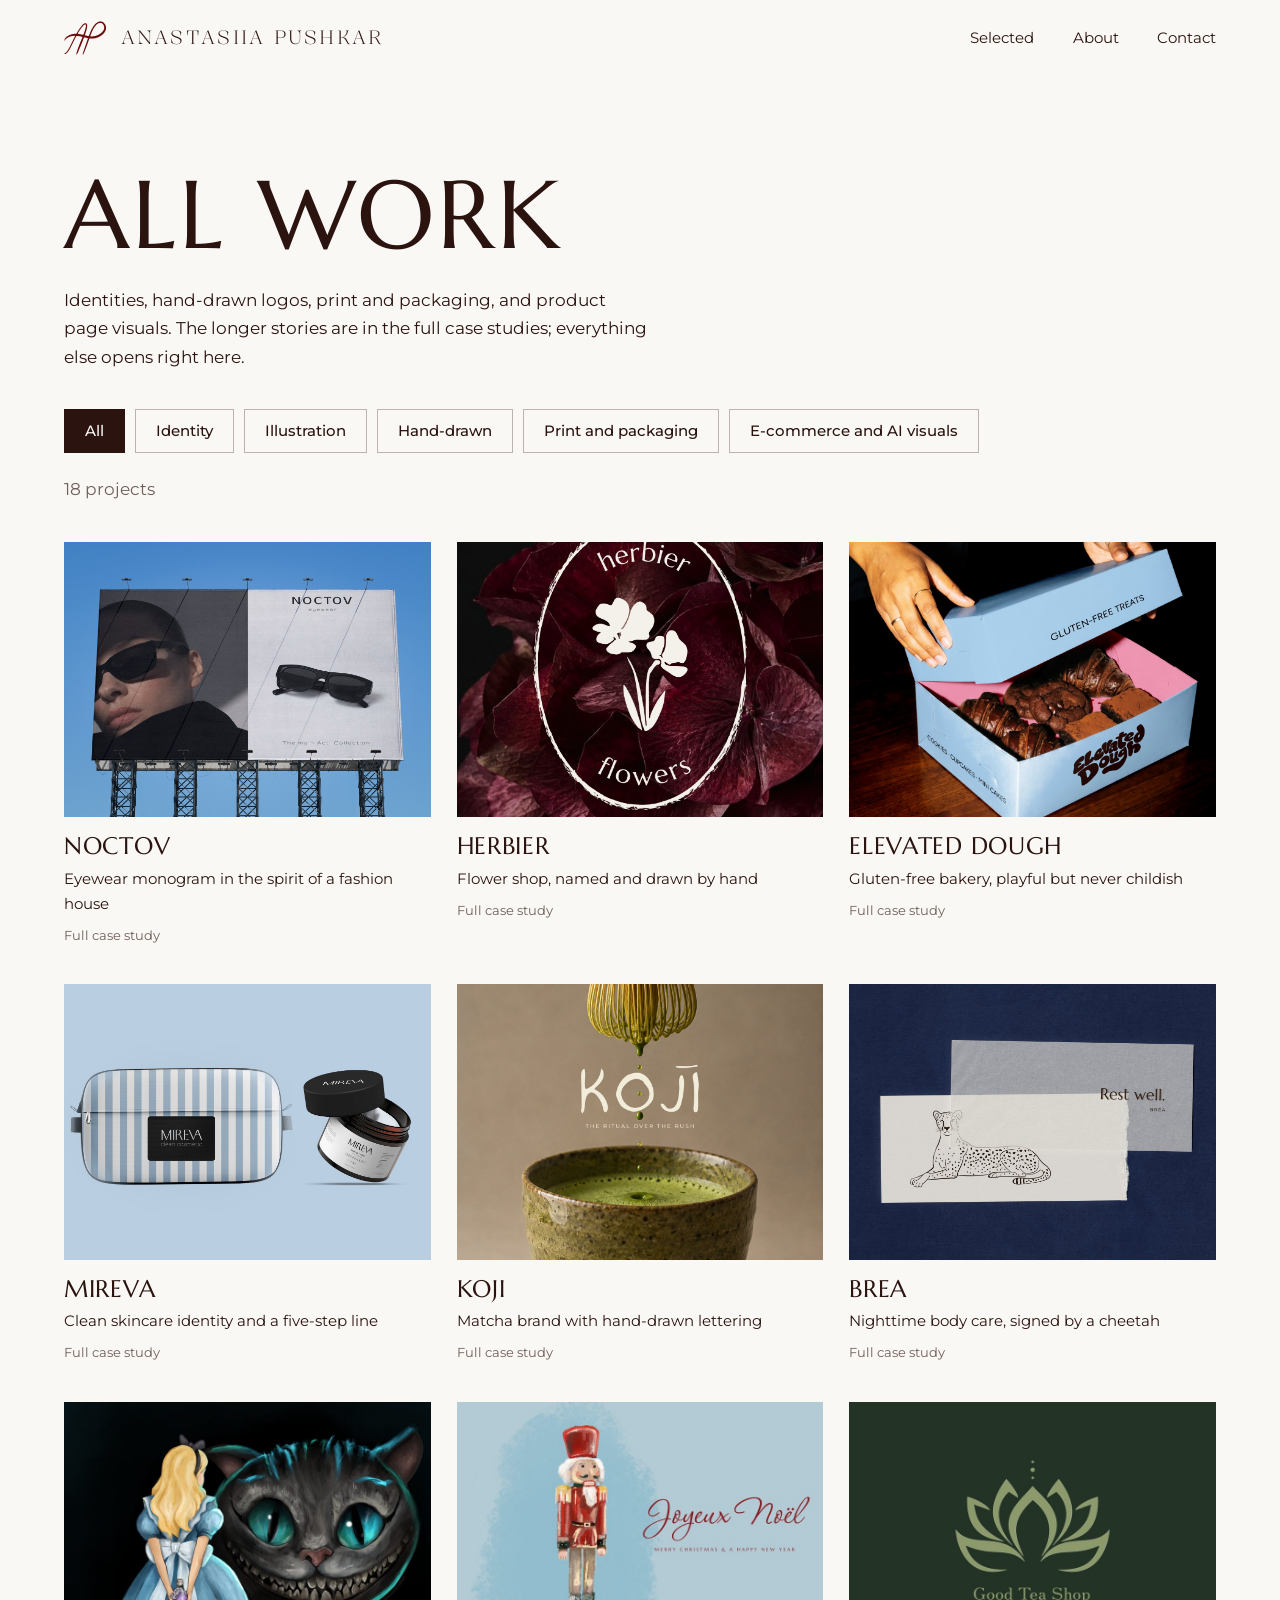
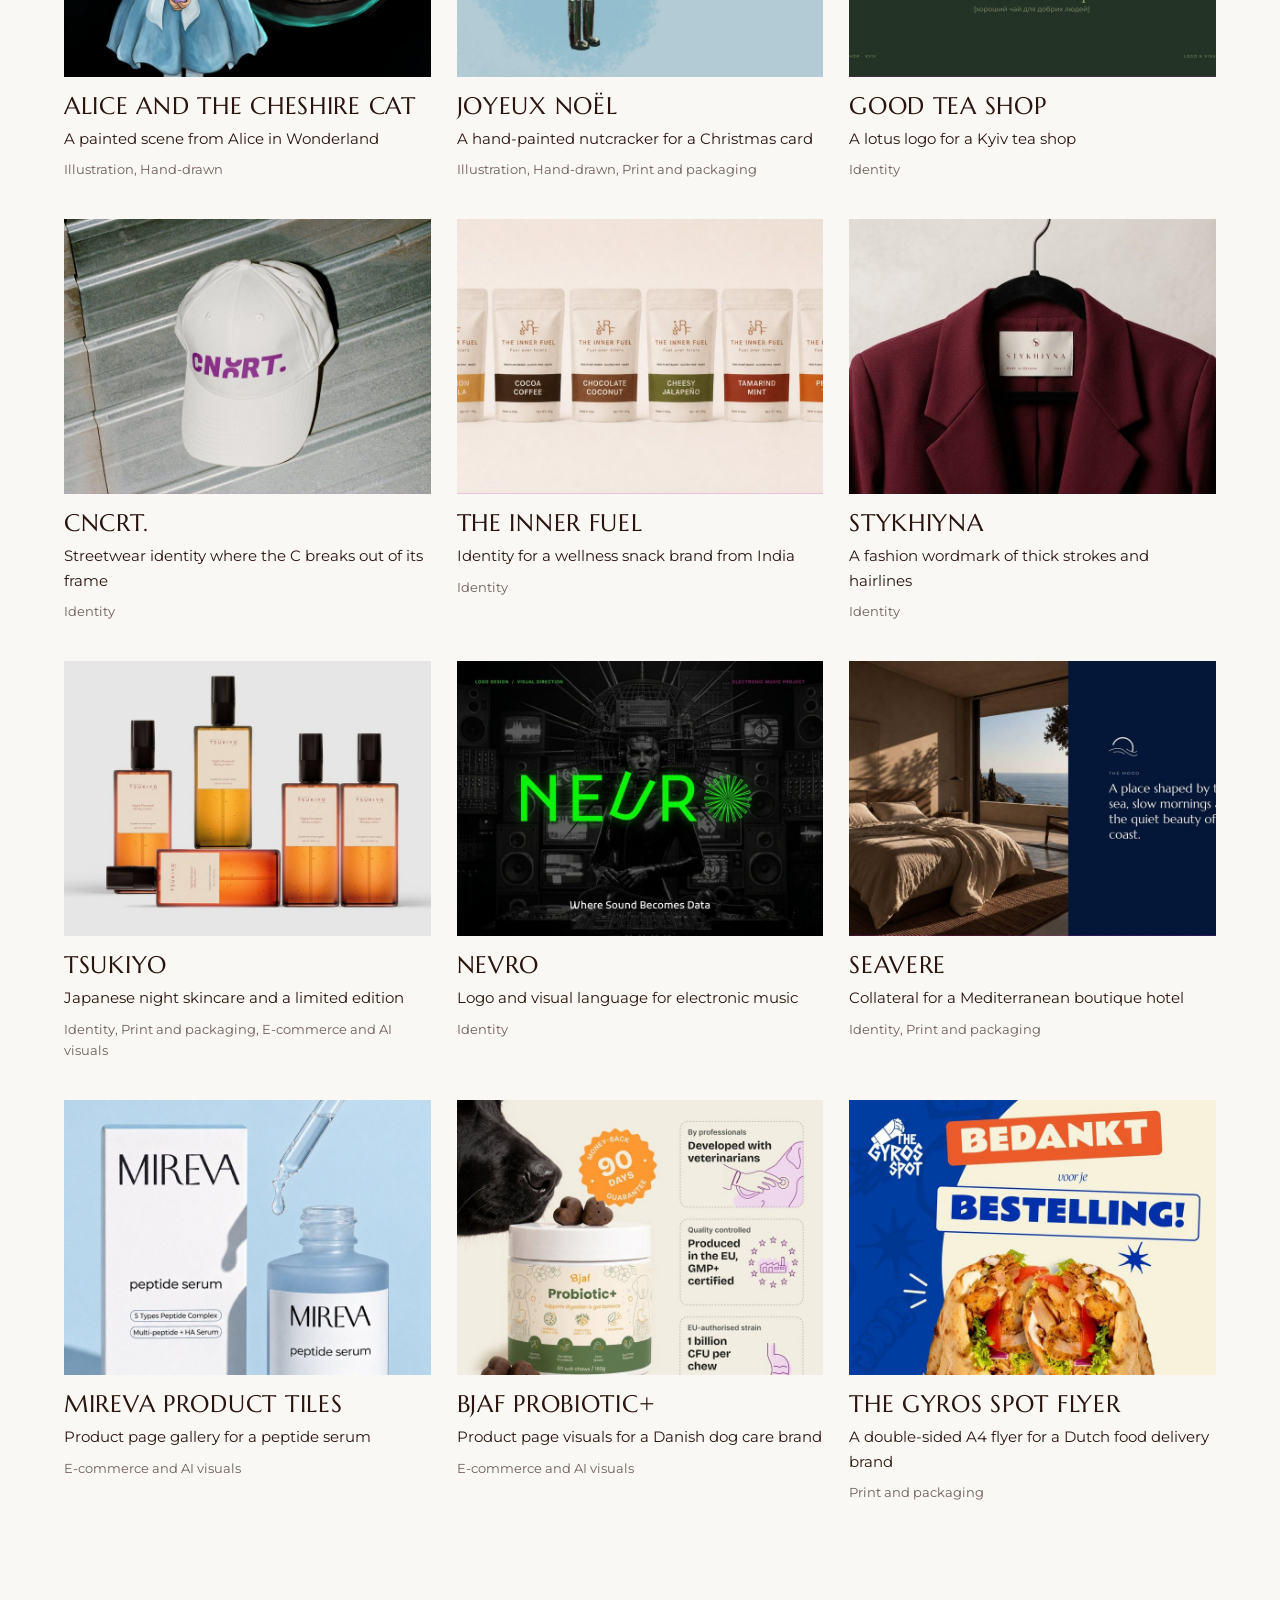
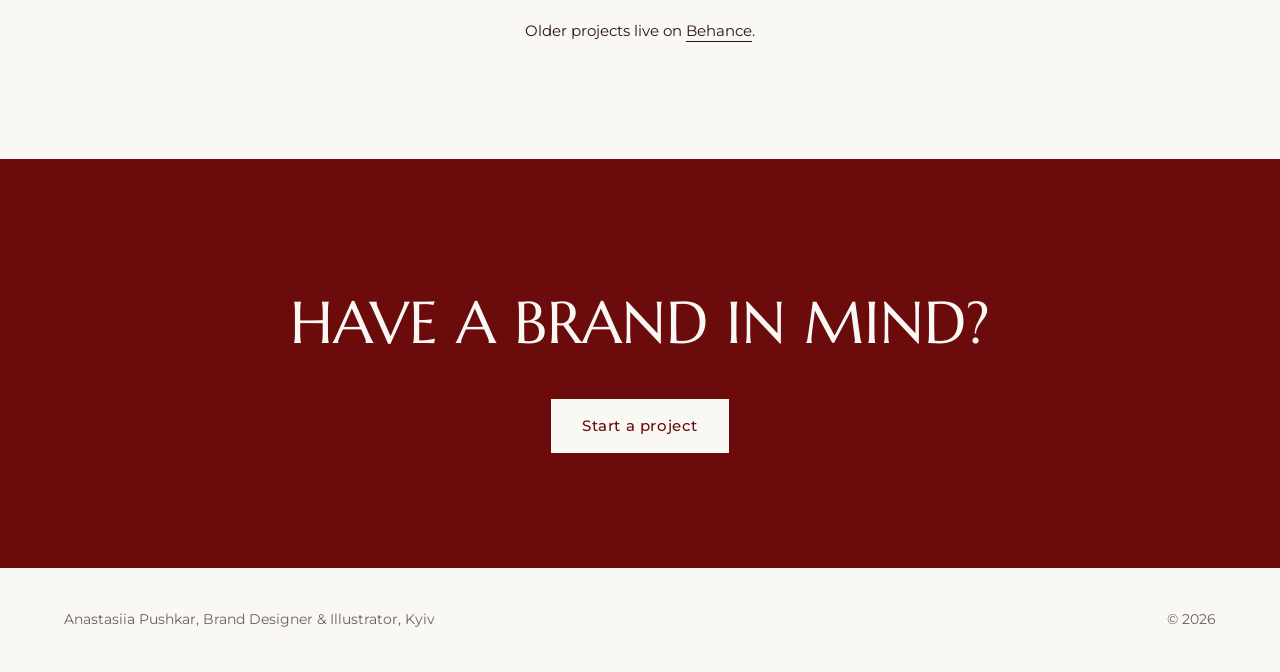
==== commit 109dd9e6: "Fix illustration thumbs; own reel preview instead of Instagram embed Co-Authored-By: Claude Opus 5.5" ====
--- a/all-work.html
+++ b/all-work.html
@@ -75,7 +75,11 @@
 .v-video{max-width:480px;margin:0 auto clamp(60px,7vw,110px);text-align:center}
 .v-video h3{font-family:"Marcellus",serif;font-weight:400;font-size:clamp(26px,2.6vw,38px);text-transform:uppercase;letter-spacing:.04em}
 .v-video p{font-size:15px;color:var(--ink-soft);margin:8px 0 22px}
-.v-video iframe{width:100%;aspect-ratio:9/16;min-height:640px;border:0;background:var(--fog-soft)}
+.v-reel{position:relative;display:block;max-width:420px;margin:0 auto;overflow:hidden}
+.v-reel img{transition:transform .6s ease}
+.v-reel:hover img{transform:scale(1.03)}
+.v-play{position:absolute;left:50%;top:50%;transform:translate(-50%,-50%);background:var(--paper);color:var(--ink);font-size:15px;font-weight:500;padding:14px 26px;white-space:nowrap}
+.v-reel:hover .v-play{background:var(--burgundy);color:var(--paper)}
 .v-gal figure.full img{max-height:90vh;width:auto;max-width:100%;margin:0 auto}
 .v-next{display:block;text-align:center;padding-bottom:clamp(70px,8vw,120px)}
 .v-next small{font-size:14px;color:var(--ink-soft)}
@@ -103,8 +107,8 @@
 <li class="card" data-tags="identity print"><a href="work/mireva"><figure><img src="img/mireva.jpg" alt="MIREVA cover" loading="lazy"></figure><div class="meta"><h2>MIREVA</h2><p>Clean skincare identity and a five-step line</p><span class="kind">Full case study</span></div></a></li>
 <li class="card" data-tags="identity hand"><a href="work/koji"><figure><img src="img/koji.jpg" alt="KOJI cover" loading="lazy"></figure><div class="meta"><h2>KOJI</h2><p>Matcha brand with hand-drawn lettering</p><span class="kind">Full case study</span></div></a></li>
 <li class="card" data-tags="identity hand"><a href="work/brea"><figure><img src="img/brea.jpg" alt="BREA cover" loading="lazy"></figure><div class="meta"><h2>BREA</h2><p>Nighttime body care, signed by a cheetah</p><span class="kind">Full case study</span></div></a></li>
-<li class="card" data-tags="illus hand"><a href="#alice" data-open="alice"><figure><img src="img/archive/thumbs/illustration.jpg" width="800" height="600" alt="Alice and the Cheshire Cat cover" loading="lazy"></figure><div class="meta"><h2>Alice and the Cheshire Cat</h2><p>A painted scene from Alice in Wonderland</p><span class="kind">Illustration, Hand-drawn</span></div></a></li>
-<li class="card" data-tags="illus hand print"><a href="#nutcracker" data-open="nutcracker"><figure><img src="img/archive/thumbs/illustration.jpg" width="800" height="600" alt="Joyeux Noël cover" loading="lazy"></figure><div class="meta"><h2>Joyeux Noël</h2><p>A hand-painted nutcracker for a Christmas card</p><span class="kind">Illustration, Hand-drawn, Print and packaging</span></div></a></li>
+<li class="card" data-tags="illus hand"><a href="#alice" data-open="alice"><figure><img src="img/archive/thumbs/alice.jpg" width="800" height="600" alt="Alice and the Cheshire Cat cover" loading="lazy"></figure><div class="meta"><h2>Alice and the Cheshire Cat</h2><p>A painted scene from Alice in Wonderland</p><span class="kind">Illustration, Hand-drawn</span></div></a></li>
+<li class="card" data-tags="illus hand print"><a href="#nutcracker" data-open="nutcracker"><figure><img src="img/archive/thumbs/nutcracker.jpg" width="800" height="600" alt="Joyeux Noël cover" loading="lazy"></figure><div class="meta"><h2>Joyeux Noël</h2><p>A hand-painted nutcracker for a Christmas card</p><span class="kind">Illustration, Hand-drawn, Print and packaging</span></div></a></li>
 <li class="card" data-tags="identity"><a href="#good-tea-shop" data-open="good-tea-shop"><figure><img src="img/archive/thumbs/good-tea.jpg" width="800" height="600" alt="Good Tea Shop cover" loading="lazy"></figure><div class="meta"><h2>Good Tea Shop</h2><p>A lotus logo for a Kyiv tea shop</p><span class="kind">Identity</span></div></a></li>
 <li class="card" data-tags="identity"><a href="#cncrt" data-open="cncrt"><figure><img src="img/archive/thumbs/cncrt.jpg" width="800" height="600" alt="CNCRT. cover" loading="lazy"></figure><div class="meta"><h2>CNCRT.</h2><p>Streetwear identity where the C breaks out of its frame</p><span class="kind">Identity</span></div></a></li>
 <li class="card" data-tags="identity"><a href="#the-inner-fuel" data-open="the-inner-fuel"><figure><img src="img/archive/thumbs/inner-fuel.jpg" width="800" height="600" alt="The Inner Fuel cover" loading="lazy"></figure><div class="meta"><h2>The Inner Fuel</h2><p>Identity for a wellness snack brand from India</p><span class="kind">Identity</span></div></a></li>
@@ -133,7 +137,7 @@
 
 <script>
 (function(){
-var DATA={"alice": {"name": "Alice and the Cheshire Cat", "line": "A painted scene from Alice in Wonderland", "meta": [["Type", "Personal illustration"], ["Tools", "Procreate"]], "text": "Alice stands on a glowing mushroom with a little bottle behind her back, and the Cheshire Cat grins at her out of the dark. I painted it in Procreate with soft brushes and a limited palette of blue, teal and violet, so the cat feels like it is lighting up the scene. The process video below shows it from the first sketch to the final layers.", "idea": null, "imgs": [["img/archive/illustration/alice.jpg", "Alice and the Cheshire Cat, painted in Procreate", "f", 1400, 1812]], "video": "https://www.instagram.com/reel/DgPQlt8I7uV/embed"}, "nutcracker": {"name": "Joyeux Noël", "line": "A hand-painted nutcracker for a Christmas card", "meta": [["Type", "Seasonal illustration, greeting card"], ["Tools", "Procreate"]], "text": "A nutcracker character painted for a Christmas card, with hand lettering in the same warm palette. Seasonal pieces like this can become cards, packaging sleeves or social posts for a brand's holidays.", "idea": null, "imgs": [["img/archive/illustration/nutcracker.jpg", "Christmas card", "f", 1600, 1200]], "video": null}, "good-tea-shop": {"name": "Good Tea Shop", "line": "A lotus logo for a Kyiv tea shop", "meta": [["Client", "Tea shop, Kyiv"], ["Services", "Logo, typography, palette, social concepts"]], "text": "The client asked for a lotus. I drew a calm, balanced flower and paired it with a soft serif, so the logo feels at home on kraft pouches, round stickers and social media. The shop uses it every day on its packs and labels.", "idea": null, "imgs": [["img/archive/good-tea/gts-01.jpg", "Primary logo", "f", 1400, 788], ["img/archive/good-tea/gts-04-v2.jpg", "Logo system: primary logo, symbol and wordmark", "f", 1600, 733], ["img/archive/good-tea/gts-03.jpg", "In use on the shop's own pouches", "f", 1400, 788], ["img/archive/good-tea/gts-05.jpg", "Labels and pouches", "f", 1400, 875], ["img/archive/good-tea/gts-06-v3.jpg", "Colour versions", "f", 1600, 917], ["img/archive/good-tea/gts-07.jpg", "Round sticker", "f", 1400, 788], ["img/archive/good-tea/gts-08.jpg", "Typography: Zen Old Mincho and Montserrat", "f", 1400, 788], ["img/archive/good-tea/gts-09.jpg", "Type in use", "f", 1400, 788], ["img/archive/good-tea/gts-10.jpg", "Palette: Tea Leaf, Matcha Sage, Golden Brew", "f", 1400, 788], ["img/archive/good-tea/gts-11.jpg", "Orders packed and sent", "f", 1400, 715], ["img/archive/good-tea/gts-12.jpg", "Social post concepts", "f", 1400, 1161]], "video": null}, "cncrt": {"name": "CNCRT.", "line": "Streetwear identity where the C breaks out of its frame", "meta": [["Brand", "Concrete Club, urban streetwear"], ["Services", "Logo, icon, palette, typography, applications"]], "text": "Concrete Club is clothing for the city, built around one line: unfollow the ordinary. The identity needed to feel loud, confident and a little rebellious.", "idea": ["The idea in one letter", "The third C in CNCRT. is flipped: its lower half sits on top. The icon puts that C inside a square and lets it break out of the frame. That is the whole brand in one gesture: no inner limits, no rules.", "img/archive/cncrt/cncrt-02.jpg", 1400, 700], "imgs": [["img/archive/cncrt/cncrt-01.jpg", "Poster", "f", 1400, 770], ["img/archive/cncrt/cncrt-03.jpg", "Cap", "f", 1400, 770], ["img/archive/cncrt/cncrt-04.jpg", "Woven label", "h", 1400, 1402], ["img/archive/cncrt/cncrt-05.jpg", "Neck label", "h", 1400, 1240], ["img/archive/cncrt/cncrt-07.jpg", "Street poster and hang tags", "f", 1400, 770], ["img/archive/cncrt/cncrt-06.jpg", "Business card", "h", 1400, 2098], ["img/archive/cncrt/cncrt-10.jpg", "T-shirt", "h", 1400, 1240], ["img/archive/cncrt/cncrt-08.jpg", "Palette", "f", 1400, 584], ["img/archive/cncrt/cncrt-09.jpg", "Fugaz One and Albert Sans", "f", 1400, 584], ["img/archive/cncrt/cncrt-11.jpg", "Bag", "f", 1400, 1955]], "video": null}, "the-inner-fuel": {"name": "The Inner Fuel", "line": "Identity for a wellness snack brand from India", "meta": [["Client", "Wellness snack brand, India"], ["Services", "Logo, visual identity, flavour colours"]], "text": "Nutrient-rich waffle chips made from ancient grains. I designed the IRF monogram with a growing grain, a warm earthy palette, and chose a colour for each of the six flavours so the range reads at a glance.", "idea": null, "imgs": [["img/archive/inner-fuel/if-01.jpg", "The monogram", "f", 1400, 788], ["img/archive/inner-fuel/if-04.jpg", "The mark on paper", "f", 1400, 788], ["img/archive/inner-fuel/if-02-v2.jpg", "Palette and flavour colours", "f", 1600, 900], ["img/archive/inner-fuel/if-03.jpg", "The logo and flavour colours across the range", "f", 1400, 788], ["img/archive/inner-fuel/if-05.jpg", "On the shelf", "f", 1400, 788], ["img/archive/inner-fuel/if-06.jpg", "Embossed bowl and tote", "f", 1400, 788], ["img/archive/inner-fuel/if-07.jpg", "Delivery truck", "f", 1400, 788], ["img/archive/inner-fuel/if-08-v2.jpg", "Feedback from the client", "f", 1600, 900]], "video": null}, "stykhiyna": {"name": "STYKHIYNA", "line": "A fashion wordmark of thick strokes and hairlines", "meta": [["Brand", "Ukrainian clothing brand"], ["Services", "Naming, logo, monogram, applications"]], "text": "A clothing brand I built from the name up: the story, a couture wordmark and an S monogram in a circle. Burgundy and cream, and a lot of air.", "idea": null, "imgs": [["img/archive/stykhiyna/st-01.jpg", "Monogram and wordmark on burgundy and cream", "f", 1400, 729], ["img/archive/stykhiyna/st-02.jpg", "Thick strokes meet hairlines", "f", 1400, 729], ["img/archive/stykhiyna/st-03.jpg", "Garment label", "f", 1400, 850], ["img/archive/stykhiyna/st-04.jpg", "Shopping bags", "f", 1400, 875], ["img/archive/stykhiyna/st-05.jpg", "Website", "f", 1400, 948], ["img/archive/stykhiyna/st-06.jpg", "Showroom", "f", 1400, 782], ["img/archive/stykhiyna/st-07.jpg", "Magazine ad", "f", 1400, 1750]], "video": null}, "tsukiyo": {"name": "TSUKIYO", "line": "Japanese night skincare and a limited edition", "meta": [["Brand", "Night skincare inspired by Japan"], ["Services", "Identity, packaging, AI artwork, dielines"]], "text": "An identity for skincare you use at night, inspired by the quiet of Japan after dark. For the limited edition I created a series of night scenes with AI, then built a carton around each one, down to a print-ready dieline.", "idea": null, "imgs": [["img/archive/tsukiyo/ts-01.jpg", "Core line", "f", 1400, 893], ["img/archive/tsukiyo/ts-02.jpg", "Bottle and carton", "f", 1400, 894], ["img/archive/tsukiyo/ts-03.jpg", "Label pattern", "f", 1400, 1301], ["img/archive/tsukiyo/ts-art.jpg", "From AI artwork to packaging", "f", 1600, 900], ["img/archive/tsukiyo/ts-dieline.jpg", "Print-ready dieline with bleed and fold lines", "f", 1600, 901], ["img/archive/tsukiyo/ts-04.jpg", "Cream jar and box", "f", 1400, 1050], ["img/archive/tsukiyo/ts-05.jpg", "Details", "f", 1400, 523], ["img/archive/tsukiyo/ts-06.jpg", "Limited edition set", "f", 1400, 962], ["img/archive/tsukiyo/ts-07.jpg", "Editorial", "f", 1400, 933], ["img/archive/tsukiyo/ts-08.jpg", "Tote bag and city light", "f", 1400, 695]], "video": null}, "nevro": {"name": "NEVRO", "line": "Logo and visual language for electronic music", "meta": [["Brand", "Electronic music project"], ["Services", "Logo, custom type, identity, art direction"]], "text": "Where sound becomes data. A custom wordmark with a sound-burst O, a black and signal-green system, and one visual code that works on studio hardware and on apparel.", "idea": null, "imgs": [["img/archive/nevro/nv-01.jpg", "Key visual", "f", 1400, 1050], ["img/archive/nevro/nv-02.jpg", "The logo", "f", 1400, 875], ["img/archive/nevro/nv-03.jpg", "Objective", "f", 1400, 875], ["img/archive/nevro/nv-04.jpg", "Colour", "f", 1400, 875], ["img/archive/nevro/nv-05.jpg", "Kufam and Inter", "f", 1400, 875], ["img/archive/nevro/nv-06.jpg", "Studio hardware", "f", 1400, 875], ["img/archive/nevro/nv-07.jpg", "Apparel", "f", 1400, 875], ["img/archive/nevro/nv-08.jpg", "On screen", "f", 1400, 875]], "video": null}, "seavere": {"name": "SEAVERE", "line": "Collateral for a Mediterranean boutique hotel", "meta": [["Brand", "Boutique hotel"], ["Services", "Identity, door hangers, key card and sleeve, directory, spa brochure"]], "text": "A calm coastal identity, and everything a guest holds during a stay: door hangers with print specifications, a key card and sleeve, an in-room directory and a spa brochure.", "idea": null, "imgs": [["img/archive/seavere/sv-01.jpg", "Logo", "f", 1400, 788], ["img/archive/seavere/sv-03.jpg", "The mood", "f", 1400, 788], ["img/archive/seavere/sv-04.jpg", "Logo versions", "f", 1400, 743], ["img/archive/seavere/sv-05.jpg", "Typography", "h", 1400, 788], ["img/archive/seavere/sv-06.jpg", "Palette", "h", 1400, 788], ["img/archive/seavere/sv-doors.jpg", "Door hangers", "h", 1400, 1674], ["img/archive/seavere/sv-spec.jpg", "Print specifications: bleed, safe area, die-cut", "h", 1264, 1900], ["img/archive/seavere/sv-key.jpg", "Key card and key sleeve", "f", 1400, 1698], ["img/archive/seavere/sv-dir.jpg", "Hotel directory, covers", "f", 1400, 1215], ["img/archive/seavere/sv-dir1.jpg", "Directory, welcome spread", "h", 1400, 953], ["img/archive/seavere/sv-dir2.jpg", "Directory, the hotel", "h", 1400, 952], ["img/archive/seavere/sv-spa.jpg", "Spa brochure, covers", "f", 1400, 1411], ["img/archive/seavere/sv-spa2.jpg", "Spa brochure, inside", "f", 1400, 1186]], "video": null}, "mireva-tiles": {"name": "MIREVA product tiles", "line": "Product page gallery for a peptide serum", "meta": [["Brand", "MIREVA, clean skincare"], ["Services", "AI imagery, retouching, product page tiles"]], "text": "Four gallery tiles for a product page: hero, benefit, what's inside, how to use. I generated the imagery with AI from my own prompts in one consistent style, corrected colour in Photoshop and laid out the text in Figma.", "idea": null, "imgs": [["img/archive/mireva-tiles/mt-01.jpg", "Hero", "h", 801, 801], ["img/archive/mireva-tiles/mt-02.jpg", "Benefit", "h", 801, 801], ["img/archive/mireva-tiles/mt-03.jpg", "What's inside", "h", 801, 801], ["img/archive/mireva-tiles/mt-04.jpg", "How to use", "h", 801, 801]], "video": null}, "bjaf": {"name": "Bjaf Probiotic+", "line": "Product page visuals for a Danish dog care brand", "meta": [["Client", "Bjaf, dog care brand, Denmark"], ["Services", "AI packshots, Photoshop, Shopify product tiles"]], "text": "The task was to put the real Probiotic+ label onto the real tub with AI, without bending the label or inventing details, and then design tiles for the Shopify product page. I generated the packshot, matched the brand's cream background in Photoshop, and built tiles that explain the product in a few seconds.", "idea": null, "imgs": [["img/archive/bjaf/bj-01.jpg", "AI packshot on white", "h", 801, 801], ["img/archive/bjaf/bj-02.jpg", "On the brand's cream background", "h", 801, 801], ["img/archive/bjaf/bj-03.jpg", "Tile: benefits", "h", 801, 801], ["img/archive/bjaf/bj-04.jpg", "Tile: symptoms", "h", 801, 801], ["img/archive/bjaf/bj-05.jpg", "Tile: everyday moments", "h", 801, 801], ["img/archive/bjaf/bj-06.jpg", "Tile: the EU-authorised strain", "h", 801, 801], ["img/archive/bjaf/bj-07.jpg", "Same tile with certification stamps", "h", 801, 801]], "video": null}, "gyros-spot": {"name": "The Gyros Spot flyer", "line": "A double-sided A4 flyer for a Dutch food delivery brand", "meta": [["Client", "The Gyros Spot, Netherlands"], ["Services", "Print flyer within an existing brand book"]], "text": "A thank-you flyer that goes into every delivery bag: a promo with a discount code on the front, the menu on the back. All copy in Dutch, built within the brand's existing book and delivered print-ready with bleed and safe zones.", "idea": null, "imgs": [["img/archive/gyros/gy-01.jpg", "Front", "h", 1100, 1547], ["img/archive/gyros/gy-02-v2.jpg", "Back", "h", 1200, 1688]], "video": null}};
+var DATA={"alice": {"name": "Alice and the Cheshire Cat", "line": "A painted scene from Alice in Wonderland", "meta": [["Type", "Personal illustration"], ["Tools", "Procreate"]], "text": "Alice stands on a glowing mushroom with a little bottle behind her back, and the Cheshire Cat grins at her out of the dark. I painted it in Procreate with soft brushes and a limited palette of blue, teal and violet, so the cat feels like it is lighting up the scene. The process video below shows it from the first sketch to the final layers.", "idea": null, "imgs": [["img/archive/illustration/alice.jpg", "Alice and the Cheshire Cat, painted in Procreate", "f", 1400, 1812]], "video": "https://www.instagram.com/reel/DgPQlt8I7uV/"}, "nutcracker": {"name": "Joyeux Noël", "line": "A hand-painted nutcracker for a Christmas card", "meta": [["Type", "Seasonal illustration, greeting card"], ["Tools", "Procreate"]], "text": "A nutcracker character painted for a Christmas card, with hand lettering in the same warm palette. Seasonal pieces like this can become cards, packaging sleeves or social posts for a brand's holidays.", "idea": null, "imgs": [["img/archive/illustration/nutcracker.jpg", "Christmas card", "f", 1600, 1200]], "video": null}, "good-tea-shop": {"name": "Good Tea Shop", "line": "A lotus logo for a Kyiv tea shop", "meta": [["Client", "Tea shop, Kyiv"], ["Services", "Logo, typography, palette, social concepts"]], "text": "The client asked for a lotus. I drew a calm, balanced flower and paired it with a soft serif, so the logo feels at home on kraft pouches, round stickers and social media. The shop uses it every day on its packs and labels.", "idea": null, "imgs": [["img/archive/good-tea/gts-01.jpg", "Primary logo", "f", 1400, 788], ["img/archive/good-tea/gts-04-v2.jpg", "Logo system: primary logo, symbol and wordmark", "f", 1600, 733], ["img/archive/good-tea/gts-03.jpg", "In use on the shop's own pouches", "f", 1400, 788], ["img/archive/good-tea/gts-05.jpg", "Labels and pouches", "f", 1400, 875], ["img/archive/good-tea/gts-06-v3.jpg", "Colour versions", "f", 1600, 917], ["img/archive/good-tea/gts-07.jpg", "Round sticker", "f", 1400, 788], ["img/archive/good-tea/gts-08.jpg", "Typography: Zen Old Mincho and Montserrat", "f", 1400, 788], ["img/archive/good-tea/gts-09.jpg", "Type in use", "f", 1400, 788], ["img/archive/good-tea/gts-10.jpg", "Palette: Tea Leaf, Matcha Sage, Golden Brew", "f", 1400, 788], ["img/archive/good-tea/gts-11.jpg", "Orders packed and sent", "f", 1400, 715], ["img/archive/good-tea/gts-12.jpg", "Social post concepts", "f", 1400, 1161]], "video": null}, "cncrt": {"name": "CNCRT.", "line": "Streetwear identity where the C breaks out of its frame", "meta": [["Brand", "Concrete Club, urban streetwear"], ["Services", "Logo, icon, palette, typography, applications"]], "text": "Concrete Club is clothing for the city, built around one line: unfollow the ordinary. The identity needed to feel loud, confident and a little rebellious.", "idea": ["The idea in one letter", "The third C in CNCRT. is flipped: its lower half sits on top. The icon puts that C inside a square and lets it break out of the frame. That is the whole brand in one gesture: no inner limits, no rules.", "img/archive/cncrt/cncrt-02.jpg", 1400, 700], "imgs": [["img/archive/cncrt/cncrt-01.jpg", "Poster", "f", 1400, 770], ["img/archive/cncrt/cncrt-03.jpg", "Cap", "f", 1400, 770], ["img/archive/cncrt/cncrt-04.jpg", "Woven label", "h", 1400, 1402], ["img/archive/cncrt/cncrt-05.jpg", "Neck label", "h", 1400, 1240], ["img/archive/cncrt/cncrt-07.jpg", "Street poster and hang tags", "f", 1400, 770], ["img/archive/cncrt/cncrt-06.jpg", "Business card", "h", 1400, 2098], ["img/archive/cncrt/cncrt-10.jpg", "T-shirt", "h", 1400, 1240], ["img/archive/cncrt/cncrt-08.jpg", "Palette", "f", 1400, 584], ["img/archive/cncrt/cncrt-09.jpg", "Fugaz One and Albert Sans", "f", 1400, 584], ["img/archive/cncrt/cncrt-11.jpg", "Bag", "f", 1400, 1955]], "video": null}, "the-inner-fuel": {"name": "The Inner Fuel", "line": "Identity for a wellness snack brand from India", "meta": [["Client", "Wellness snack brand, India"], ["Services", "Logo, visual identity, flavour colours"]], "text": "Nutrient-rich waffle chips made from ancient grains. I designed the IRF monogram with a growing grain, a warm earthy palette, and chose a colour for each of the six flavours so the range reads at a glance.", "idea": null, "imgs": [["img/archive/inner-fuel/if-01.jpg", "The monogram", "f", 1400, 788], ["img/archive/inner-fuel/if-04.jpg", "The mark on paper", "f", 1400, 788], ["img/archive/inner-fuel/if-02-v2.jpg", "Palette and flavour colours", "f", 1600, 900], ["img/archive/inner-fuel/if-03.jpg", "The logo and flavour colours across the range", "f", 1400, 788], ["img/archive/inner-fuel/if-05.jpg", "On the shelf", "f", 1400, 788], ["img/archive/inner-fuel/if-06.jpg", "Embossed bowl and tote", "f", 1400, 788], ["img/archive/inner-fuel/if-07.jpg", "Delivery truck", "f", 1400, 788], ["img/archive/inner-fuel/if-08-v2.jpg", "Feedback from the client", "f", 1600, 900]], "video": null}, "stykhiyna": {"name": "STYKHIYNA", "line": "A fashion wordmark of thick strokes and hairlines", "meta": [["Brand", "Ukrainian clothing brand"], ["Services", "Naming, logo, monogram, applications"]], "text": "A clothing brand I built from the name up: the story, a couture wordmark and an S monogram in a circle. Burgundy and cream, and a lot of air.", "idea": null, "imgs": [["img/archive/stykhiyna/st-01.jpg", "Monogram and wordmark on burgundy and cream", "f", 1400, 729], ["img/archive/stykhiyna/st-02.jpg", "Thick strokes meet hairlines", "f", 1400, 729], ["img/archive/stykhiyna/st-03.jpg", "Garment label", "f", 1400, 850], ["img/archive/stykhiyna/st-04.jpg", "Shopping bags", "f", 1400, 875], ["img/archive/stykhiyna/st-05.jpg", "Website", "f", 1400, 948], ["img/archive/stykhiyna/st-06.jpg", "Showroom", "f", 1400, 782], ["img/archive/stykhiyna/st-07.jpg", "Magazine ad", "f", 1400, 1750]], "video": null}, "tsukiyo": {"name": "TSUKIYO", "line": "Japanese night skincare and a limited edition", "meta": [["Brand", "Night skincare inspired by Japan"], ["Services", "Identity, packaging, AI artwork, dielines"]], "text": "An identity for skincare you use at night, inspired by the quiet of Japan after dark. For the limited edition I created a series of night scenes with AI, then built a carton around each one, down to a print-ready dieline.", "idea": null, "imgs": [["img/archive/tsukiyo/ts-01.jpg", "Core line", "f", 1400, 893], ["img/archive/tsukiyo/ts-02.jpg", "Bottle and carton", "f", 1400, 894], ["img/archive/tsukiyo/ts-03.jpg", "Label pattern", "f", 1400, 1301], ["img/archive/tsukiyo/ts-art.jpg", "From AI artwork to packaging", "f", 1600, 900], ["img/archive/tsukiyo/ts-dieline.jpg", "Print-ready dieline with bleed and fold lines", "f", 1600, 901], ["img/archive/tsukiyo/ts-04.jpg", "Cream jar and box", "f", 1400, 1050], ["img/archive/tsukiyo/ts-05.jpg", "Details", "f", 1400, 523], ["img/archive/tsukiyo/ts-06.jpg", "Limited edition set", "f", 1400, 962], ["img/archive/tsukiyo/ts-07.jpg", "Editorial", "f", 1400, 933], ["img/archive/tsukiyo/ts-08.jpg", "Tote bag and city light", "f", 1400, 695]], "video": null}, "nevro": {"name": "NEVRO", "line": "Logo and visual language for electronic music", "meta": [["Brand", "Electronic music project"], ["Services", "Logo, custom type, identity, art direction"]], "text": "Where sound becomes data. A custom wordmark with a sound-burst O, a black and signal-green system, and one visual code that works on studio hardware and on apparel.", "idea": null, "imgs": [["img/archive/nevro/nv-01.jpg", "Key visual", "f", 1400, 1050], ["img/archive/nevro/nv-02.jpg", "The logo", "f", 1400, 875], ["img/archive/nevro/nv-03.jpg", "Objective", "f", 1400, 875], ["img/archive/nevro/nv-04.jpg", "Colour", "f", 1400, 875], ["img/archive/nevro/nv-05.jpg", "Kufam and Inter", "f", 1400, 875], ["img/archive/nevro/nv-06.jpg", "Studio hardware", "f", 1400, 875], ["img/archive/nevro/nv-07.jpg", "Apparel", "f", 1400, 875], ["img/archive/nevro/nv-08.jpg", "On screen", "f", 1400, 875]], "video": null}, "seavere": {"name": "SEAVERE", "line": "Collateral for a Mediterranean boutique hotel", "meta": [["Brand", "Boutique hotel"], ["Services", "Identity, door hangers, key card and sleeve, directory, spa brochure"]], "text": "A calm coastal identity, and everything a guest holds during a stay: door hangers with print specifications, a key card and sleeve, an in-room directory and a spa brochure.", "idea": null, "imgs": [["img/archive/seavere/sv-01.jpg", "Logo", "f", 1400, 788], ["img/archive/seavere/sv-03.jpg", "The mood", "f", 1400, 788], ["img/archive/seavere/sv-04.jpg", "Logo versions", "f", 1400, 743], ["img/archive/seavere/sv-05.jpg", "Typography", "h", 1400, 788], ["img/archive/seavere/sv-06.jpg", "Palette", "h", 1400, 788], ["img/archive/seavere/sv-doors.jpg", "Door hangers", "h", 1400, 1674], ["img/archive/seavere/sv-spec.jpg", "Print specifications: bleed, safe area, die-cut", "h", 1264, 1900], ["img/archive/seavere/sv-key.jpg", "Key card and key sleeve", "f", 1400, 1698], ["img/archive/seavere/sv-dir.jpg", "Hotel directory, covers", "f", 1400, 1215], ["img/archive/seavere/sv-dir1.jpg", "Directory, welcome spread", "h", 1400, 953], ["img/archive/seavere/sv-dir2.jpg", "Directory, the hotel", "h", 1400, 952], ["img/archive/seavere/sv-spa.jpg", "Spa brochure, covers", "f", 1400, 1411], ["img/archive/seavere/sv-spa2.jpg", "Spa brochure, inside", "f", 1400, 1186]], "video": null}, "mireva-tiles": {"name": "MIREVA product tiles", "line": "Product page gallery for a peptide serum", "meta": [["Brand", "MIREVA, clean skincare"], ["Services", "AI imagery, retouching, product page tiles"]], "text": "Four gallery tiles for a product page: hero, benefit, what's inside, how to use. I generated the imagery with AI from my own prompts in one consistent style, corrected colour in Photoshop and laid out the text in Figma.", "idea": null, "imgs": [["img/archive/mireva-tiles/mt-01.jpg", "Hero", "h", 801, 801], ["img/archive/mireva-tiles/mt-02.jpg", "Benefit", "h", 801, 801], ["img/archive/mireva-tiles/mt-03.jpg", "What's inside", "h", 801, 801], ["img/archive/mireva-tiles/mt-04.jpg", "How to use", "h", 801, 801]], "video": null}, "bjaf": {"name": "Bjaf Probiotic+", "line": "Product page visuals for a Danish dog care brand", "meta": [["Client", "Bjaf, dog care brand, Denmark"], ["Services", "AI packshots, Photoshop, Shopify product tiles"]], "text": "The task was to put the real Probiotic+ label onto the real tub with AI, without bending the label or inventing details, and then design tiles for the Shopify product page. I generated the packshot, matched the brand's cream background in Photoshop, and built tiles that explain the product in a few seconds.", "idea": null, "imgs": [["img/archive/bjaf/bj-01.jpg", "AI packshot on white", "h", 801, 801], ["img/archive/bjaf/bj-02.jpg", "On the brand's cream background", "h", 801, 801], ["img/archive/bjaf/bj-03.jpg", "Tile: benefits", "h", 801, 801], ["img/archive/bjaf/bj-04.jpg", "Tile: symptoms", "h", 801, 801], ["img/archive/bjaf/bj-05.jpg", "Tile: everyday moments", "h", 801, 801], ["img/archive/bjaf/bj-06.jpg", "Tile: the EU-authorised strain", "h", 801, 801], ["img/archive/bjaf/bj-07.jpg", "Same tile with certification stamps", "h", 801, 801]], "video": null}, "gyros-spot": {"name": "The Gyros Spot flyer", "line": "A double-sided A4 flyer for a Dutch food delivery brand", "meta": [["Client", "The Gyros Spot, Netherlands"], ["Services", "Print flyer within an existing brand book"]], "text": "A thank-you flyer that goes into every delivery bag: a promo with a discount code on the front, the menu on the back. All copy in Dutch, built within the brand's existing book and delivered print-ready with bleed and safe zones.", "idea": null, "imgs": [["img/archive/gyros/gy-01.jpg", "Front", "h", 1100, 1547], ["img/archive/gyros/gy-02-v2.jpg", "Back", "h", 1200, 1688]], "video": null}};
 var ORDER=Object.keys(DATA);
 var grid=document.getElementById('grid'),cards=[].slice.call(grid.children),count=document.getElementById('count');
 var fbtns=[].slice.call(document.querySelectorAll('.fl'));
@@ -148,7 +152,7 @@
  var m=document.getElementById('vMeta');m.innerHTML='';d.meta.forEach(function(x){var w=el('div');w.appendChild(el('dt','',x[0]));w.appendChild(el('dd','',x[1]));m.appendChild(w)});
  var id=document.getElementById('vIdea');id.innerHTML='';if(d.idea){var b=el('div','v-idea');var t=el('div');t.appendChild(el('h3','',d.idea[0]));t.appendChild(el('p','',d.idea[1]));b.appendChild(img(d.idea[2],d.name+': '+d.idea[0],d.idea[3],d.idea[4]));b.appendChild(t);id.appendChild(b)}
  var g=document.getElementById('vGal');g.innerHTML='';d.imgs.forEach(function(x,i){var f=el('figure',x[2]==='f'?'full':'half');var im=img(x[0],d.name+': '+x[1],x[3],x[4]);if(i<2)im.loading='eager';f.appendChild(im);f.appendChild(el('figcaption','',x[1]));g.appendChild(f)});
- var oldV=document.getElementById('vVideo');if(oldV)oldV.remove();if(d.video){var vw=el('div','v-video');vw.id='vVideo';vw.appendChild(el('h3','','How it was drawn'));vw.appendChild(el('p','','The process from sketch to final painting, sped up. The video plays from Instagram.'));var fr=document.createElement('iframe');fr.src=d.video;fr.title=d.name+': process video on Instagram';fr.loading='lazy';fr.setAttribute('allowfullscreen','');fr.setAttribute('scrolling','no');vw.appendChild(fr);g.parentNode.insertBefore(vw,g.nextSibling)}
+ var oldV=document.getElementById('vVideo');if(oldV)oldV.remove();if(d.video){var vw=el('div','v-video');vw.id='vVideo';vw.appendChild(el('h3','','How it was drawn'));vw.appendChild(el('p','','The process from sketch to final painting, with the music from Alice in Wonderland. Opens on Instagram.'));var a=document.createElement('a');a.className='v-reel';a.href=d.video;a.target='_blank';a.rel='noopener';var im2=img('img/archive/thumbs/alice-reel.jpg',d.name+': process video',720,900);a.appendChild(im2);var pl=el('span','v-play','Watch on Instagram');a.appendChild(pl);vw.appendChild(a);g.parentNode.insertBefore(vw,g.nextSibling)}
  var nx=ORDER[(ORDER.indexOf(slug)+1)%ORDER.length];document.getElementById('vNextName').textContent=DATA[nx].name;document.getElementById('vNextBig').href='#'+nx;
  if(!dlg.open){lastFocus=document.activeElement;dlg.showModal();document.body.style.overflow='hidden'}
  dlg.scrollTop=0;document.getElementById('vClose').focus({preventScroll:true});
